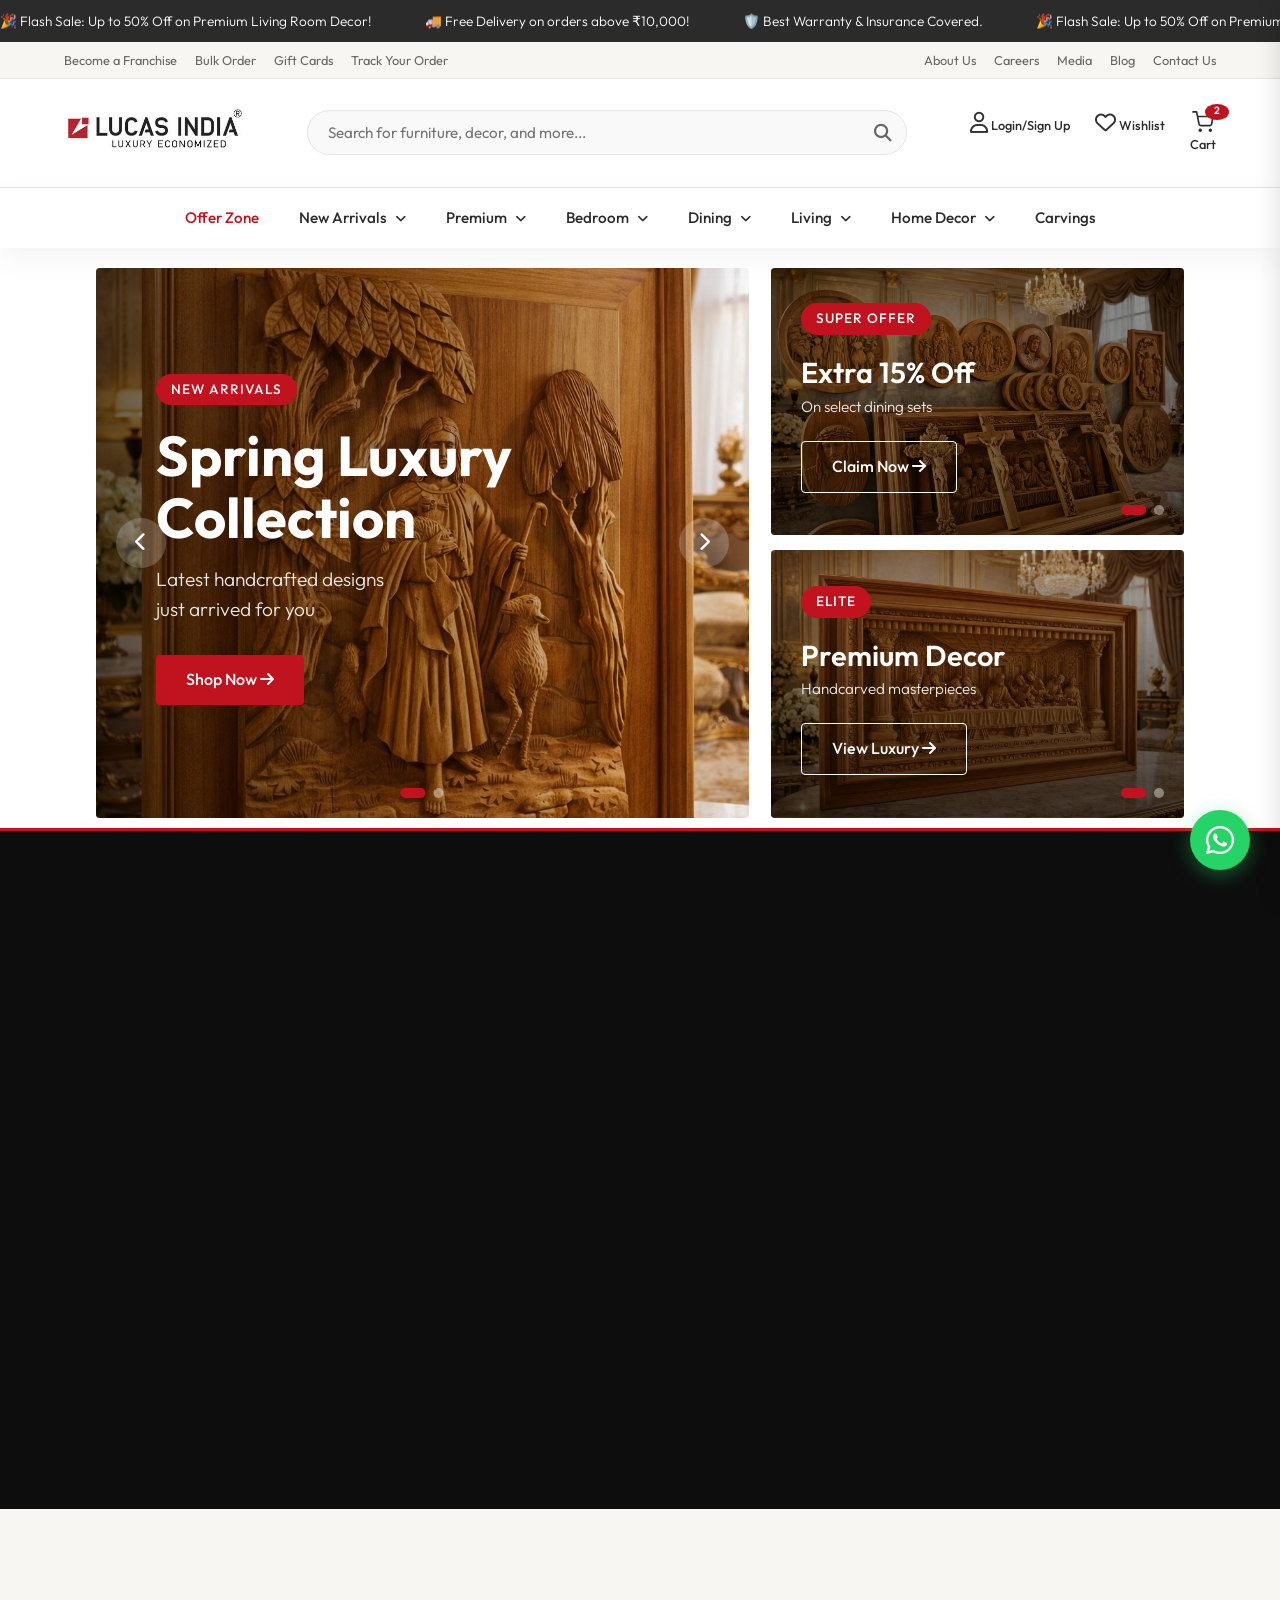
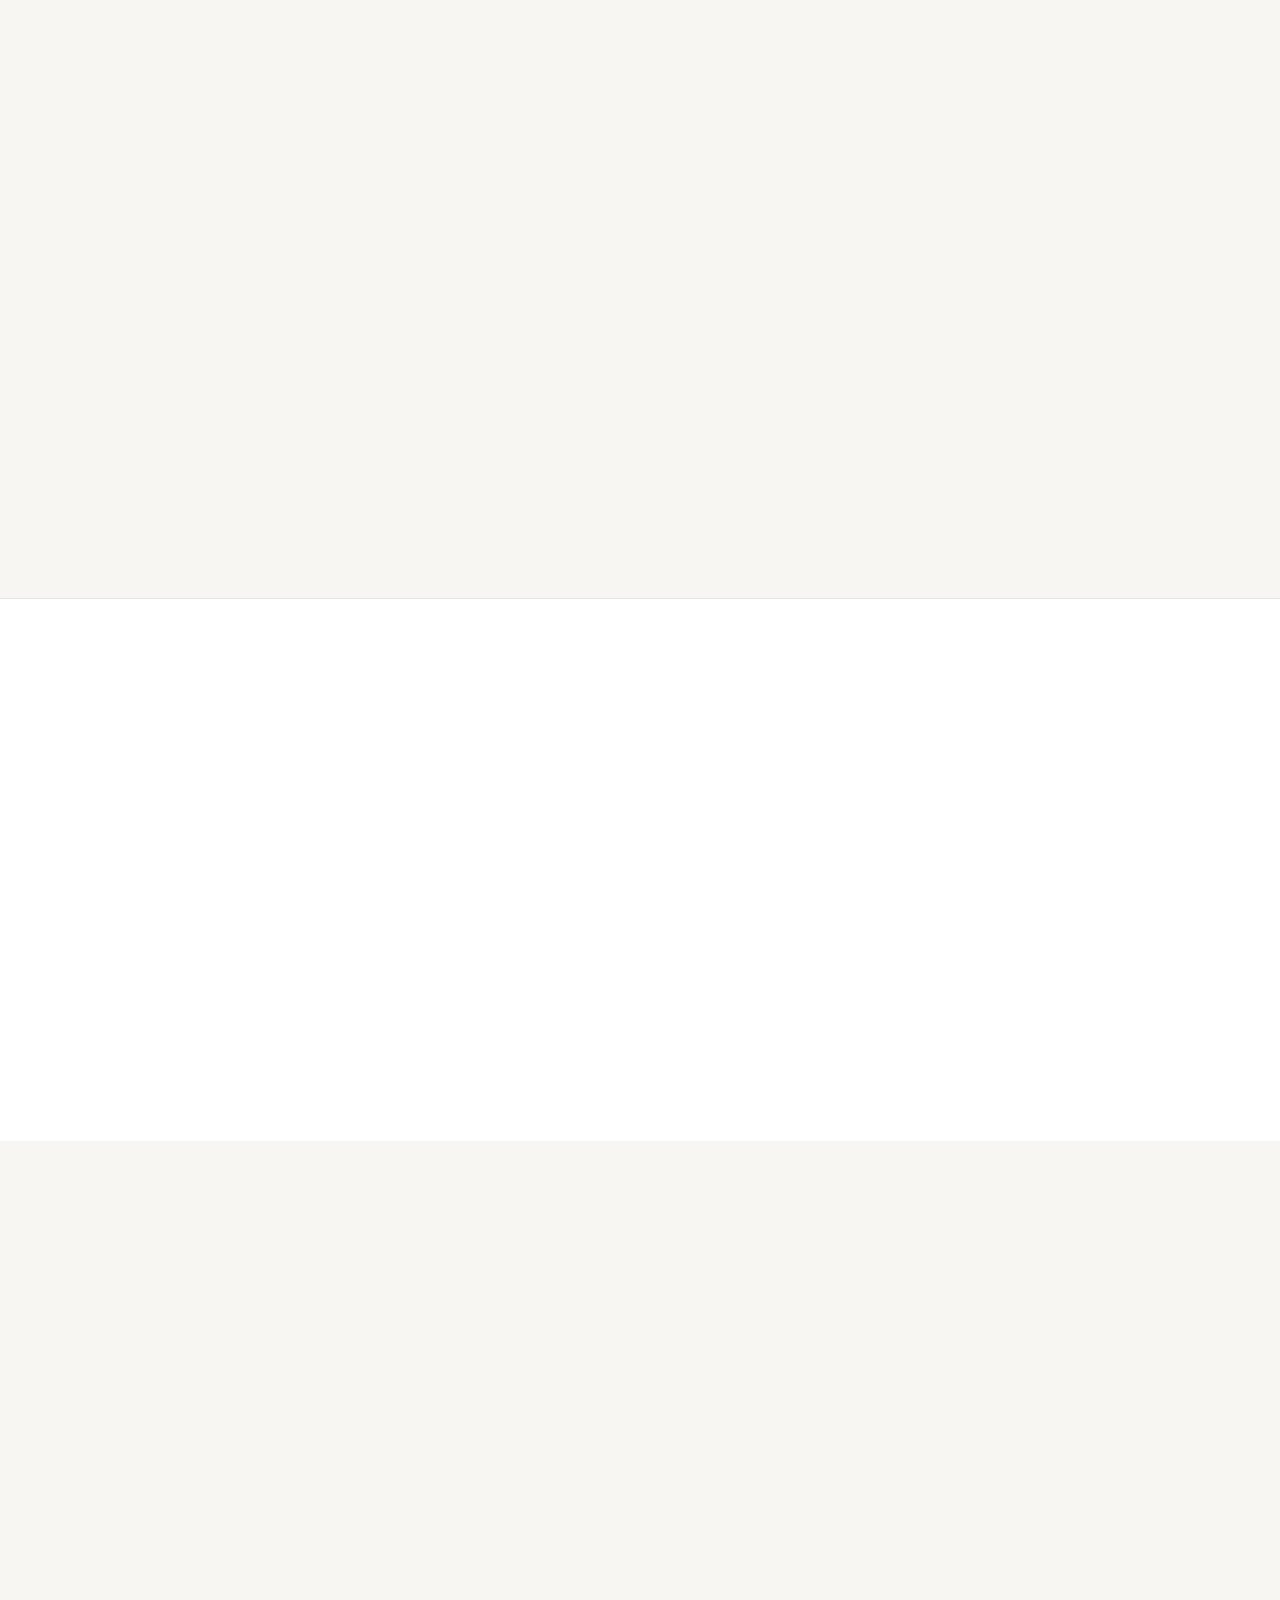
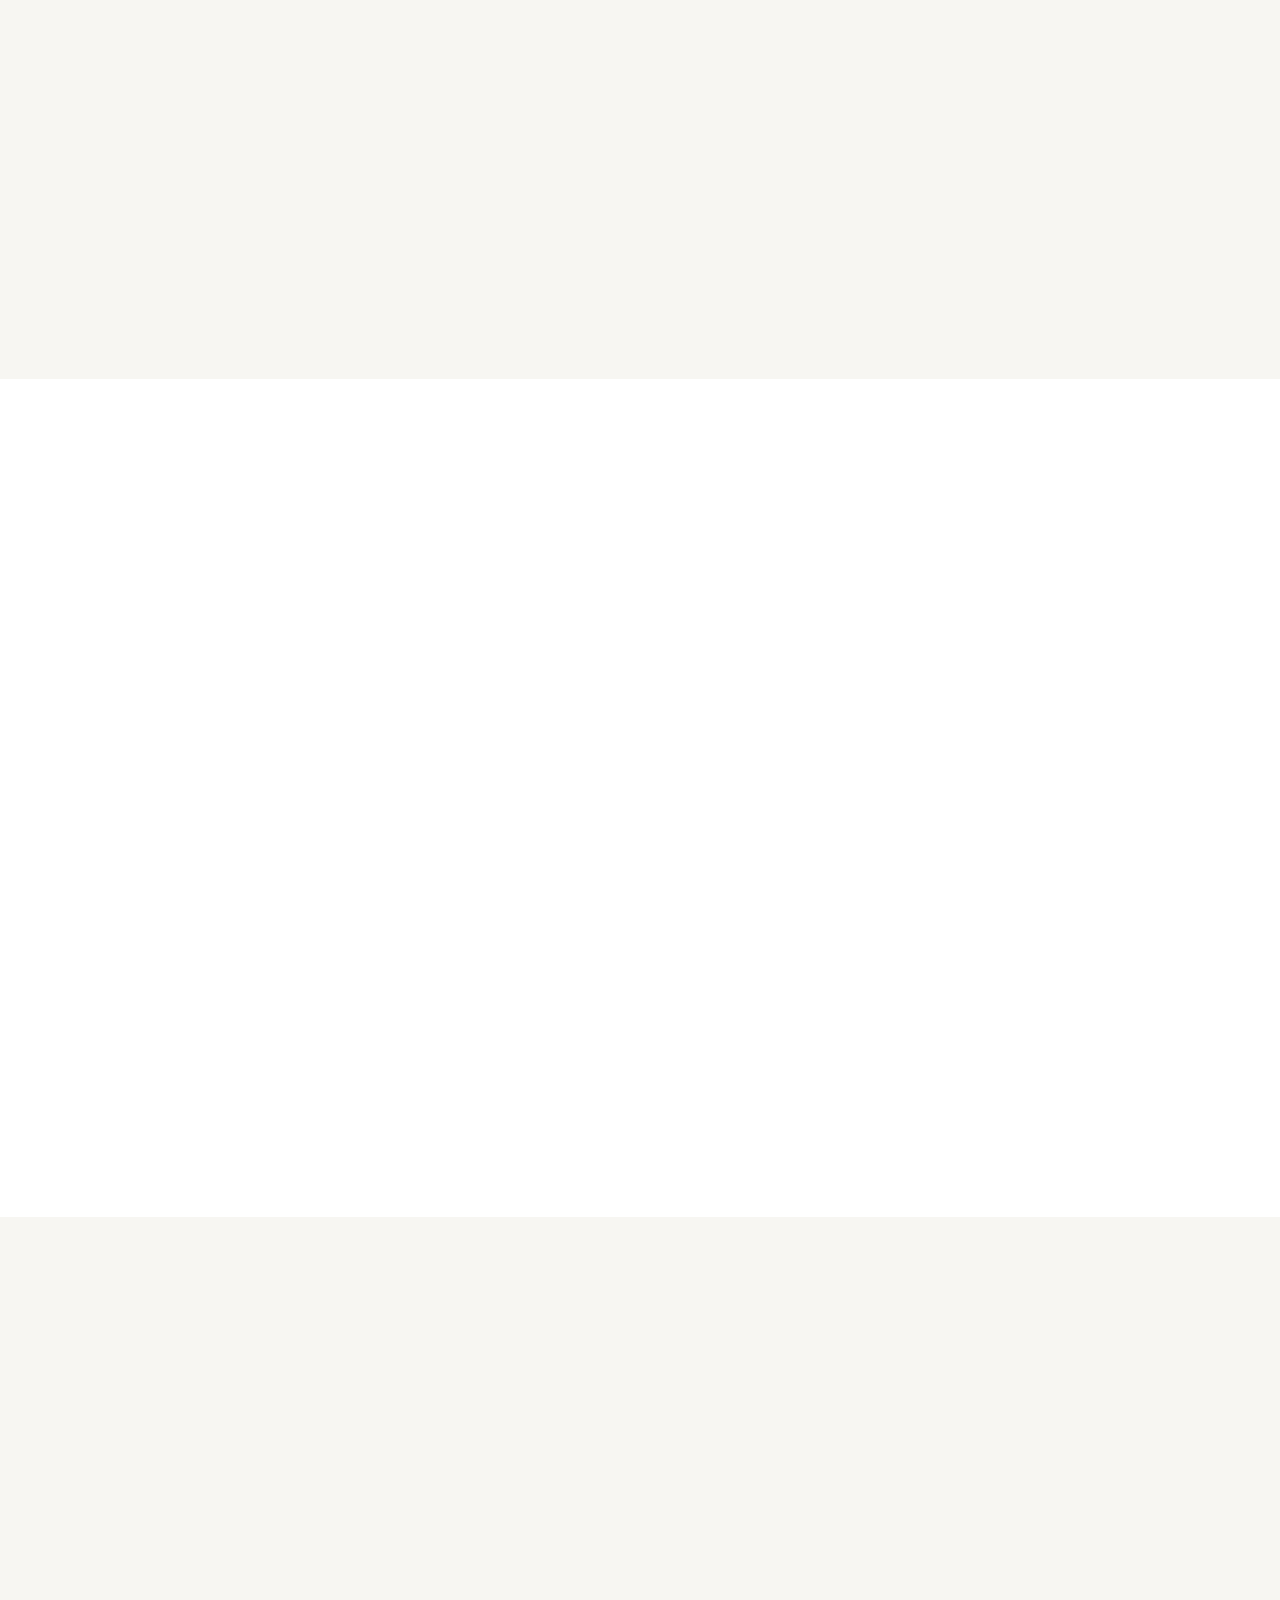
==== index.html @ 74563fe6 "fix: robust implementation of premium enhancements across all main pages" ====
<!DOCTYPE html>
<html lang="en">
<head>
    <meta charset="UTF-8">
    <meta name="viewport" content="width=device-width, initial-scale=1.0">
    <title>Lucas India Industries | Luxury Economized</title>
    <meta name="description" content="Lucas India Industries - High-performance e-commerce platform for modern furniture and luxury lifestyle products.">
    <link rel="preconnect" href="https://fonts.googleapis.com">
    <link rel="preconnect" href="https://fonts.gstatic.com" crossorigin>
    <link rel="dns-prefetch" href="https://fonts.googleapis.com">
    <link rel="dns-prefetch" href="https://fonts.gstatic.com">
    <link rel="preconnect" href="https://cdnjs.cloudflare.com">
    <link rel="dns-prefetch" href="https://cdnjs.cloudflare.com">
    <link href="https://fonts.googleapis.com/css2?family=Outfit:wght@300;400;500;600;700&display=swap" rel="stylesheet">
    <link rel="stylesheet" href="https://cdnjs.cloudflare.com/ajax/libs/font-awesome/6.4.0/css/all.min.css">
    
    <!-- Preload Critical Hero Images -->
    <link rel="preload" as="image" href="logo.jpeg">
    <link rel="preload" as="image" href="images/WhatsApp Image 2026-03-26 at 21.16.20.jpeg">
    <link rel="preload" as="image" href="images/WhatsApp Image 2026-03-26 at 21.16.20 (1).jpeg">
    
    <link rel="stylesheet" href="styles.css">
    <link rel="stylesheet" href="animations.css">
</head>
<body>

    <!-- Offer Menu - Scrolling -->
    <div class="top-offer-bar">
        <div class="scrolling-text">
            <span>🎉 Flash Sale: Up to 50% Off on Premium Living Room Decor! </span>
            <span>🚚 Free Delivery on orders above ₹10,000! </span>
            <span>🛡️ Best Warranty & Insurance Covered.</span>
            <span>🎉 Flash Sale: Up to 50% Off on Premium Living Room Decor! </span>
        </div>
    </div>

    <!-- Top Sub Menu -->
    <div class="top-sub-menu">
        <div class="container flex-between">
            <div class="left-links">
                <a href="products.html?cat=franchise">Become a Franchise</a>
                <a href="products.html">Bulk Order</a>
                <a href="products.html">Gift Cards</a>
                <a href="order-status.html">Track Your Order</a>
            </div>
            <div class="right-links">
                <a href="404.html">About Us</a>
                <a href="404.html">Careers</a>
                <a href="404.html">Media</a>
                <a href="404.html">Blog</a>
                <a href="404.html">Contact Us</a>
            </div>
        </div>
    </div>

    <!-- Main Header -->
    <header class="main-header" id="mainHeader">
        <div class="container flex-between align-center">
            <div class="logo">
                <a href="index.html"><img src="logo.jpeg" alt="Lucas India Logo" width="180" height="55" decoding="async"></a>
            </div>
            
            <!-- Mobile Toggle -->
            <button class="mobile-menu-toggle" id="mobileMenuBtn">
                <i class="fa-solid fa-bars"></i>
            </button>

            <div class="search-bar" id="siteSearchBar">
                <input type="text" id="siteSearchInput" placeholder="Search for furniture, decor, and more..." autocomplete="off">
                <button id="siteSearchBtn"><i class="fa-solid fa-magnifying-glass"></i></button>
            </div>

            <div class="user-actions">
                <a href="login.html" class="action-item desktop-only"><i class="fa-regular fa-user"></i> <span>Login/Sign Up</span></a>
                <a href="wishlist.html" class="action-item desktop-only"><i class="fa-regular fa-heart"></i> <span>Wishlist</span></a>
                <a href="#" class="action-item cart-icon" id="cartBtn">
                    <svg class="cart-svg" xmlns="http://www.w3.org/2000/svg" viewBox="0 0 24 24" fill="none" stroke="currentColor" stroke-width="1.8" stroke-linecap="round" stroke-linejoin="round" width="22" height="22"><circle cx="9" cy="21" r="1"/><circle cx="20" cy="21" r="1"/><path d="M1 1h4l2.68 13.39a2 2 0 0 0 2 1.61h9.72a2 2 0 0 0 2-1.61L23 6H6"/></svg>
                    <span class="badge">2</span>
                    <span class="desktop-only">Cart</span>
                </a>
            </div>
        </div>
    </header>

    <!-- Navigation Menu (Mega Menu style) -->
    <nav class="main-nav" id="mainNav">
        <div class="mobile-nav-head desktop-hide">
            <h3>Menu</h3>
            <button id="closeMainNav"><i class="fa-solid fa-xmark"></i></button>
        </div>
        <div class="container">
            <ul class="nav-list">
                <li><a href="products.html?cat=offer" class="highlight">Offer Zone</a></li>
                <li class="has-mega"><a href="products.html?cat=new-arrivals">New Arrivals <i class="fa-solid fa-angle-down"></i></a></li>
                <li class="has-mega"><a href="products.html?cat=premium">Premium <i class="fa-solid fa-angle-down"></i></a></li>
                <li class="has-mega">
                    <a href="products.html?cat=bedroom">Bedroom <i class="fa-solid fa-angle-down"></i></a>
                    <div class="mega-menu">
                        <div class="mega-menu-content">
                            <div class="mega-column">
                                <h4>Beds</h4>
                                <ul>
                                    <li><a href="products.html?cat=bedroom">King Size Beds</a></li>
                                    <li><a href="products.html?cat=bedroom">Queen Size Beds</a></li>
                                    <li><a href="products.html?cat=bedroom">Single Beds</a></li>
                                    <li><a href="products.html?cat=bedroom">Beds with Storage</a></li>
                                </ul>
                            </div>
                            <div class="mega-column">
                                <h4>Mattresses</h4>
                                <ul>
                                    <li><a href="products.html?cat=bedroom">Orthopedic Mattresses</a></li>
                                    <li><a href="products.html?cat=bedroom">Memory Foam Mattresses</a></li>
                                    <li><a href="products.html?cat=bedroom">Coil Mattresses</a></li>
                                    <li><a href="products.html?cat=bedroom">Latex Mattresses</a></li>
                                </ul>
                            </div>
                            <div class="mega-column">
                                <h4>Storage</h4>
                                <ul>
                                    <li><a href="products.html?cat=bedroom">Wardrobes</a></li>
                                    <li><a href="products.html?cat=bedroom">Chest of Drawers</a></li>
                                    <li><a href="products.html?cat=bedroom">Bedside Tables</a></li>
                                    <li><a href="products.html?cat=bedroom">Dressing Tables</a></li>
                                </ul>
                            </div>
                            <div class="mega-image-column">
                                <img src="images/WhatsApp Image 2026-03-26 at 21.16.25.jpeg" alt="Bedroom collection" loading="lazy" decoding="async" width="280" height="180">
                                <br>
                                <a href="products.html" class="btn-primary" style="margin-top:10px; width:100%; text-align:center; padding:8px;">Shop Collection</a>
                            </div>
                        </div>
                    </div>
                </li>
                <li class="has-mega">
                    <a href="products.html?cat=dining">Dining <i class="fa-solid fa-angle-down"></i></a>
                    <div class="mega-menu">
                        <div class="mega-menu-content">
                            <div class="mega-column">
                                <h4>Dining Tables</h4>
                                <ul>
                                    <li><a href="products.html?cat=dining">4 Seater Sets</a></li>
                                    <li><a href="products.html?cat=dining">6 Seater Sets</a></li>
                                    <li><a href="products.html?cat=dining">8 Seater Sets</a></li>
                                    <li><a href="products.html?cat=dining">Extendable Tables</a></li>
                                </ul>
                            </div>
                            <div class="mega-column">
                                <h4>Seating</h4>
                                <ul>
                                    <li><a href="products.html?cat=dining">Dining Chairs</a></li>
                                    <li><a href="products.html?cat=dining">Dining Benches</a></li>
                                    <li><a href="products.html?cat=dining">Bar Stools</a></li>
                                </ul>
                            </div>
                            <div class="mega-column">
                                <h4>Storage</h4>
                                <ul>
                                    <li><a href="products.html?cat=dining">Crockery Units</a></li>
                                    <li><a href="products.html?cat=dining">Sideboards</a></li>
                                    <li><a href="products.html?cat=dining">Bar Cabinets</a></li>
                                </ul>
                            </div>
                            <div class="mega-image-column">
                                <img src="images/WhatsApp Image 2026-03-26 at 21.16.13.jpeg" alt="Dining collection" loading="lazy" decoding="async" width="280" height="180">
                                <br>
                                <a href="products.html" class="btn-primary" style="margin-top:10px; width:100%; text-align:center; padding:8px;">Shop Collection</a>
                            </div>
                        </div>
                    </div>
                </li>
                <li class="has-mega">
                    <a href="products.html?cat=living">Living <i class="fa-solid fa-angle-down"></i></a>
                    <div class="mega-menu">
                        <div class="mega-menu-content">
                            <div class="mega-column">
                                <h4>Sofas</h4>
                                <ul>
                                    <li><a href="products.html?cat=living">3 Seater Sofas</a></li>
                                    <li><a href="products.html?cat=living">L-Shaped Sofas</a></li>
                                    <li><a href="products.html?cat=living">Recliners</a></li>
                                    <li><a href="products.html?cat=living">Sofa Sets</a></li>
                                </ul>
                            </div>
                            <div class="mega-column">
                                <h4>Tables</h4>
                                <ul>
                                    <li><a href="products.html?cat=living">Coffee Tables</a></li>
                                    <li><a href="products.html?cat=living">Side Tables</a></li>
                                    <li><a href="products.html?cat=living">Console Tables</a></li>
                                    <li><a href="products.html?cat=living">Nesting Tables</a></li>
                                </ul>
                            </div>
                            <div class="mega-column">
                                <h4>Seating</h4>
                                <ul>
                                    <li><a href="products.html?cat=living">Lounge Chairs</a></li>
                                    <li><a href="products.html?cat=living">Accent Chairs</a></li>
                                    <li><a href="products.html?cat=living">Pouffes & Ottomans</a></li>
                                    <li><a href="products.html?cat=living">Benches</a></li>
                                </ul>
                            </div>
                            <div class="mega-image-column">
                                <img src="images/WhatsApp Image 2026-03-26 at 21.15.35.jpeg" alt="Living collection" loading="lazy" decoding="async" width="280" height="180">
                                <br>
                                <a href="products.html" class="btn-primary" style="margin-top:10px; width:100%; text-align:center; padding:8px;">Shop Collection</a>
                            </div>
                        </div>
                    </div>
                </li>
                <li class="has-mega"><a href="products.html?cat=home-decor">Home Decor <i class="fa-solid fa-angle-down"></i></a></li>
                <li><a href="products.html?cat=carvings">Carvings</a></li>
            </ul>
        </div>
    </nav>

    <!-- 3-Part Hero Banner -->
    <section class="hero-banners" style="padding-top: 20px;">
        <div class="container container-extra-wide">
            <div class="hero-grid-3">
                <!-- Main Slider - New Arrivals -->
                <div class="slider-container" id="heroSlider1">
                    <div class="slider-wrapper">
                        <div class="slide" style="background-image: linear-gradient(to right, rgba(0,0,0,0.6), transparent), url('images/WhatsApp Image 2026-03-26 at 21.16.20.jpeg');">
                            <div class="banner-content ltr-hover-target">
                                <span class="banner-badge">New Arrivals</span>
                                <h2>Spring Luxury Collection</h2>
                                <p>Latest handcrafted designs<br>just arrived for you</p>
                                <a href="products.html" class="btn-primary" style="display:inline-block;">Shop Now <i class="fa-solid fa-arrow-right"></i></a>
                            </div>
                        </div>
                        <div class="slide" style="background-image: linear-gradient(to right, rgba(0,0,0,0.6), transparent), url('images/WhatsApp Image 2026-03-26 at 21.16.11.jpeg');">
                            <div class="banner-content ltr-hover-target">
                                <span class="banner-badge">Trending</span>
                                <h2>Modern Classics</h2>
                                <p>Discover what's new in<br>our premium catalog</p>
                                <a href="products.html" class="btn-primary" style="display:inline-block;">View Designs <i class="fa-solid fa-arrow-right"></i></a>
                            </div>
                        </div>
                    </div>
                    <!-- Controls -->
                    <button class="slider-btn prev-btn"><i class="fa-solid fa-chevron-left"></i></button>
                    <button class="slider-btn next-btn"><i class="fa-solid fa-chevron-right"></i></button>
                    <div class="slider-dots"></div>
                </div>

                <!-- 2nd Slider - Offers -->
                <div class="slider-container" id="heroSlider2">
                    <div class="slider-wrapper">
                        <div class="slide" style="background-image: linear-gradient(rgba(0,0,0,0.4), rgba(0,0,0,0.6)), url('images/WhatsApp Image 2026-03-26 at 21.16.21.jpeg');">
                            <div class="banner-content ltr-hover-target small">
                                <span class="banner-badge">Super Offer</span>
                                <h3>Extra 15% Off</h3>
                                <p>On select dining sets</p>
                                <a href="products.html?cat=offer" class="btn-secondary" style="display:inline-block; margin-top:10px;">Claim Now <i class="fa-solid fa-arrow-right"></i></a>
                            </div>
                        </div>
                        <div class="slide" style="background-image: linear-gradient(rgba(0,0,0,0.4), rgba(0,0,0,0.6)), url('images/WhatsApp Image 2026-03-26 at 21.15.53.jpeg');">
                            <div class="banner-content ltr-hover-target small">
                                <span class="banner-badge">Flash Deal</span>
                                <h3>Free Shipping</h3>
                                <p>On orders above ₹50,000</p>
                                <a href="products.html" class="btn-secondary" style="display:inline-block; margin-top:10px;">Explore <i class="fa-solid fa-arrow-right"></i></a>
                            </div>
                        </div>
                    </div>
                    <div class="slider-dots bottom-right"></div>
                </div>

                <!-- 3rd Slider - Premium Products -->
                <div class="slider-container" id="heroSlider3">
                    <div class="slider-wrapper">
                        <div class="slide" style="background-image: linear-gradient(rgba(0,0,0,0.3), rgba(0,0,0,0.7)), url('images/WhatsApp Image 2026-03-26 at 21.16.20 (1).jpeg');">
                            <div class="banner-content ltr-hover-target small">
                                <span class="banner-badge">Elite</span>
                                <h3>Premium Decor</h3>
                                <p>Handcarved masterpieces</p>
                                <a href="products.html?cat=premium" class="btn-secondary" style="display:inline-block; margin-top:10px;">View Luxury <i class="fa-solid fa-arrow-right"></i></a>
                            </div>
                        </div>
                        <div class="slide" style="background-image: linear-gradient(rgba(0,0,0,0.3), rgba(0,0,0,0.7)), url('images/WhatsApp Image 2026-03-26 at 21.15.35.jpeg');">
                            <div class="banner-content ltr-hover-target small">
                                <span class="banner-badge">Elite</span>
                                <h3>Royal Antiques</h3>
                                <p>Timeless wooden heritage</p>
                                <a href="products.html" class="btn-secondary" style="display:inline-block; margin-top:10px;">Discover <i class="fa-solid fa-arrow-right"></i></a>
                            </div>
                        </div>
                    </div>
                    <div class="slider-dots bottom-right"></div>
                </div>

            </div>
        </div>
    </section>

    <!-- Flash Sale Banner -->
    <section class="flash-sale-banner">
        <!-- Optional CSS Particle Effect Background -->
        <div class="particle-bg"></div>
        <img width="400" height="400" decoding="async" loading="lazy" src="images/WhatsApp Image 2026-03-26 at 21.15.53.jpeg" class="floating-img float-1" alt="Decor">
        <img width="400" height="400" decoding="async" loading="lazy" src="images/WhatsApp Image 2026-03-26 at 21.16.11.jpeg" class="floating-img float-2" alt="Wood Carving">
        <img width="400" height="400" decoding="async" loading="lazy" src="images/WhatsApp Image 2026-03-26 at 21.16.21.jpeg" class="floating-img float-3" alt="Idol">
        <div class="container container-extra-wide" style="position: relative; z-index: 2;">
            <div class="flash-content flex-between align-center">
                <div class="flash-text">
                    <h2><i class="fa-solid fa-bolt" style="color:#ffcc00; margin-right:10px;"></i> Flash Sale <span style="color: #888; font-weight: 300; font-size: 1.2rem;">| Exclusive Deals</span></h2>
                    <p style="color: #aaa; margin-top: 5px; font-size: 0.95rem;">Grab your premium handcrafted furniture before the offer ends.</p>
                </div>
                <div class="flash-timer-wrapper flex-between align-center" style="gap: 30px;">
                    <span class="timer-label" style="text-transform: uppercase; font-size: 0.85rem; letter-spacing: 1px; color: #ccc;">Ends In:</span>
                    <div class="flash-timer" id="flashTimer">
                        <div class="time-block"><span id="f-hours" style="color: var(--accent-color);">12</span><small>HRS</small></div>
                        <span class="colon">:</span>
                        <div class="time-block"><span id="f-minutes" style="color: var(--accent-color);">44</span><small>MIN</small></div>
                        <span class="colon">:</span>
                        <div class="time-block"><span id="f-seconds" style="color: var(--accent-color);">47</span><small>SEC</small></div>
                    </div>
                    <a href="products.html?cat=offer" class="btn-primary flash-btn-outline" style="border: 1px solid var(--accent-color); background: transparent; color: var(--accent-color); padding: 12px 25px;">Shop All Deals <i class="fa-solid fa-arrow-right"></i></a>
                </div>
            </div>
        </div>
    </section>

    <!-- Trust Builders -->
    <section class="trust-builders">
        <div class="container container-extra-wide">
            <div class="premium-trust-strip">
                <div class="trust-item modern">
                    <i class="fa-solid fa-award"></i>
                    <div class="trust-text">
                        <h4>30+ Years</h4>
                        <p>Of Excellence</p>
                    </div>
                </div>
                <div class="trust-item modern">
                    <i class="fa-solid fa-truck-fast"></i>
                    <div class="trust-text">
                        <h4>Free Delivery</h4>
                        <p>On Most Orders</p>
                    </div>
                </div>
                <div class="trust-item modern">
                    <i class="fa-solid fa-gem"></i>
                    <div class="trust-text">
                        <h4>Best Quality</h4>
                        <p>Premium Materials</p>
                    </div>
                </div>
                <div class="trust-item modern">
                    <i class="fa-solid fa-shield-halved"></i>
                    <div class="trust-text">
                        <h4>Best Warranty</h4>
                        <p>Guaranteed Protection</p>
                    </div>
                </div>
                <div class="trust-item modern">
                    <i class="fa-solid fa-file-shield"></i>
                    <div class="trust-text">
                        <h4>Insurance</h4>
                        <p>Fully Covered</p>
                    </div>
                </div>
            </div>
        </div>
    </section>

    <!-- Category Showcase Carousel -->
    <section class="category-showcase section-padding">
        <div class="container container-extra-wide">
            <h2 class="section-title" style="margin-left: 15px;">Shop by Category</h2>
            <div class="carousel-wrapper">
                <button class="carousel-arrow prev" onclick="scrollCarousel(this, -350)"><i class="fa-solid fa-chevron-left"></i></button>
                <button class="carousel-arrow next" onclick="scrollCarousel(this, 350)"><i class="fa-solid fa-chevron-right"></i></button>
                <div class="category-grid">
                    <a href="products.html" class="category-card">
                        <img width="400" height="400" decoding="async" loading="lazy" src="images/WhatsApp Image 2026-03-26 at 21.16.25.jpeg" alt="Living Room">
                        <div class="cat-overlay"><h3>Living Room</h3></div>
                    </a>
                    <a href="products.html" class="category-card">
                        <img width="400" height="400" decoding="async" loading="lazy" src="images/WhatsApp Image 2026-03-26 at 21.15.35.jpeg" alt="Outdoors">
                        <div class="cat-overlay"><h3>Outdoors</h3></div>
                    </a>
                    <a href="products.html" class="category-card">
                        <img width="400" height="400" decoding="async" loading="lazy" src="images/WhatsApp Image 2026-03-26 at 21.16.21.jpeg" alt="Decor Carvings">
                        <div class="cat-overlay"><h3>Decor Carvings</h3></div>
                    </a>
                    <a href="products.html" class="category-card">
                        <img width="400" height="400" decoding="async" loading="lazy" src="images/WhatsApp Image 2026-03-26 at 21.15.49.jpeg" alt="Premium Artifacts">
                        <div class="cat-overlay"><h3>Premium Artifacts</h3></div>
                    </a>
                    <a href="products.html" class="category-card">
                        <img width="400" height="400" decoding="async" loading="lazy" src="images/WhatsApp Image 2026-03-26 at 21.16.11.jpeg" alt="Wall Decor">
                        <div class="cat-overlay"><h3>Wall Decor</h3></div>
                    </a>
                </div>
            </div>
        </div>
    </section>

    <!-- Top Selling Products -->
    <section class="products-section section-padding bg-light">
        <div class="container container-extra-wide">
            <div class="section-header flex-between" style="padding: 0 15px;">
                <h2 class="section-title">Top Selling</h2>
                <a href="products.html" class="view-all">View All <i class="fa-solid fa-arrow-right"></i></a>
            </div>
            <div class="carousel-wrapper">
                <button class="carousel-arrow prev" onclick="scrollCarousel(this, -320)"><i class="fa-solid fa-chevron-left"></i></button>
                <button class="carousel-arrow next" onclick="scrollCarousel(this, 320)"><i class="fa-solid fa-chevron-right"></i></button>
                <div class="product-carousel-track">
                    <!-- Product 1 -->
                    <div class="product-card">
                        <div class="product-img">
                            <span class="badge sale">Offer</span>
                            <img width="400" height="400" decoding="async" loading="lazy" src="images/WhatsApp Image 2026-03-26 at 21.15.52.jpeg" alt="Handcrafted Vases">
                            <div class="product-actions"><button class="action-btn"><i class="fa-regular fa-heart"></i></button><button class="action-btn cart-btn"><i class="fa-solid fa-cart-plus"></i></button> <button class="quick-view-btn" onclick="QuickView.open({name:'Premium Product', price:'₹10,000', img:'logo.jpeg'})" title="Quick View"><i class="fa-regular fa-eye"></i></button> </div>
                        </div>
                        <div class="product-info">
                            <span class="category">Home Decor</span>
                            <h3>Handcrafted Teak Vases Set</h3>
                            <div class="rating"><i class="fa-solid fa-star"></i><i class="fa-solid fa-star"></i><i class="fa-solid fa-star"></i><i class="fa-solid fa-star"></i><i class="fa-solid fa-star-half-stroke"></i><span class="reviews">(45)</span></div>
                            <div class="price-container"><span class="price">₹12,499</span><span class="old-price">₹15,000</span></div>
                        </div>
                    </div>
                    <!-- Product 2 -->
                    <div class="product-card">
                        <div class="product-img">
                            <span class="badge premium">Premium</span>
                            <img width="400" height="400" decoding="async" loading="lazy" src="images/WhatsApp Image 2026-03-26 at 21.15.53.jpeg" alt="Wooden Deer Sculptures">
                            <div class="product-actions"><button class="action-btn"><i class="fa-regular fa-heart"></i></button><button class="action-btn cart-btn"><i class="fa-solid fa-cart-plus"></i></button> <button class="quick-view-btn" onclick="QuickView.open({name:'Premium Product', price:'₹10,000', img:'logo.jpeg'})" title="Quick View"><i class="fa-regular fa-eye"></i></button> </div>
                        </div>
                        <div class="product-info">
                            <span class="category">Carvings</span>
                            <h3>Luxury Wooden Deer</h3>
                            <div class="rating"><i class="fa-solid fa-star"></i><i class="fa-solid fa-star"></i><i class="fa-solid fa-star"></i><i class="fa-solid fa-star"></i><i class="fa-solid fa-star"></i><span class="reviews">(120)</span></div>
                            <div class="price-container"><span class="price">₹28,999</span></div>
                        </div>
                    </div>
                    <!-- Product 3 -->
                    <div class="product-card">
                        <div class="product-img">
                            <img width="400" height="400" decoding="async" loading="lazy" src="images/WhatsApp Image 2026-03-26 at 21.16.11.jpeg" alt="Wood Carving Art">
                            <div class="product-actions"><button class="action-btn"><i class="fa-regular fa-heart"></i></button><button class="action-btn cart-btn"><i class="fa-solid fa-cart-plus"></i></button> <button class="quick-view-btn" onclick="QuickView.open({name:'Premium Product', price:'₹10,000', img:'logo.jpeg'})" title="Quick View"><i class="fa-regular fa-eye"></i></button> </div>
                        </div>
                        <div class="product-info">
                            <span class="category">Wall Decor</span>
                            <h3>Intricate Wall Carving Art</h3>
                            <div class="rating"><i class="fa-solid fa-star"></i><i class="fa-solid fa-star"></i><i class="fa-solid fa-star"></i><i class="fa-solid fa-star"></i><i class="fa-regular fa-star"></i><span class="reviews">(28)</span></div>
                            <div class="price-container"><span class="price">₹18,500</span></div>
                        </div>
                    </div>
                    <!-- Product 4 -->
                    <div class="product-card">
                        <div class="product-img">
                            <span class="badge new">New</span>
                            <img width="400" height="400" decoding="async" src="images/WhatsApp Image 2026-03-26 at 21.16.13.jpeg" alt="Decorative Table" loading="lazy">
                            <div class="product-actions"><button class="action-btn"><i class="fa-regular fa-heart"></i></button><button class="action-btn cart-btn"><i class="fa-solid fa-cart-plus"></i></button> <button class="quick-view-btn" onclick="QuickView.open({name:'Premium Product', price:'₹10,000', img:'logo.jpeg'})" title="Quick View"><i class="fa-regular fa-eye"></i></button> </div>
                        </div>
                        <div class="product-info">
                            <span class="category">Living Area</span>
                            <h3>Rustic Wooden Table</h3>
                            <div class="rating"><i class="fa-solid fa-star"></i><i class="fa-solid fa-star"></i><i class="fa-solid fa-star"></i><i class="fa-solid fa-star"></i><i class="fa-solid fa-star"></i><span class="reviews">(67)</span></div>
                            <div class="price-container"><span class="price">₹45,000</span><span class="old-price">₹50,000</span></div>
                        </div>
                    </div>
                    <!-- Product 5 -->
                    <div class="product-card">
                        <div class="product-img">
                            <span class="badge sale">Offer</span>
                            <img width="400" height="400" decoding="async" src="images/WhatsApp Image 2026-03-26 at 21.16.17.jpeg" alt="Carved Figurine" loading="lazy">
                            <div class="product-actions"><button class="action-btn"><i class="fa-regular fa-heart"></i></button><button class="action-btn cart-btn"><i class="fa-solid fa-cart-plus"></i></button> <button class="quick-view-btn" onclick="QuickView.open({name:'Premium Product', price:'₹10,000', img:'logo.jpeg'})" title="Quick View"><i class="fa-regular fa-eye"></i></button> </div>
                        </div>
                        <div class="product-info">
                            <span class="category">Sculptures</span>
                            <h3>Hand-Carved Figurine</h3>
                            <div class="rating"><i class="fa-solid fa-star"></i><i class="fa-solid fa-star"></i><i class="fa-solid fa-star"></i><i class="fa-solid fa-star"></i><i class="fa-solid fa-star-half-stroke"></i><span class="reviews">(38)</span></div>
                            <div class="price-container"><span class="price">₹9,500</span><span class="old-price">₹12,000</span></div>
                        </div>
                    </div>
                    <!-- Product 6 -->
                    <div class="product-card">
                        <div class="product-img">
                            <img width="400" height="400" decoding="async" src="images/WhatsApp Image 2026-03-26 at 21.16.22.jpeg" alt="Wooden Bowl Set" loading="lazy">
                            <div class="product-actions"><button class="action-btn"><i class="fa-regular fa-heart"></i></button><button class="action-btn cart-btn"><i class="fa-solid fa-cart-plus"></i></button> <button class="quick-view-btn" onclick="QuickView.open({name:'Premium Product', price:'₹10,000', img:'logo.jpeg'})" title="Quick View"><i class="fa-regular fa-eye"></i></button> </div>
                        </div>
                        <div class="product-info">
                            <span class="category">Kitchen</span>
                            <h3>Artisan Wooden Bowl Set</h3>
                            <div class="rating"><i class="fa-solid fa-star"></i><i class="fa-solid fa-star"></i><i class="fa-solid fa-star"></i><i class="fa-solid fa-star"></i><i class="fa-solid fa-star"></i><span class="reviews">(110)</span></div>
                            <div class="price-container"><span class="price">₹7,200</span></div>
                        </div>
                    </div>
                </div>
            </div>
        </div>
    </section>

    <!-- Popular Products -->
    <section class="products-section section-padding">
        <div class="container container-extra-wide">
            <div class="section-header flex-between" style="padding: 0 15px;">
                <h2 class="section-title">Popular Series</h2>
                <a href="products.html" class="view-all">View All <i class="fa-solid fa-arrow-right"></i></a>
            </div>
            <div class="carousel-wrapper">
                <button class="carousel-arrow prev" onclick="scrollCarousel(this, -320)"><i class="fa-solid fa-chevron-left"></i></button>
                <button class="carousel-arrow next" onclick="scrollCarousel(this, 320)"><i class="fa-solid fa-chevron-right"></i></button>
                <div class="product-carousel-track">
                    <div class="product-card">
                        <div class="product-img">
                            <img width="400" height="400" decoding="async" loading="lazy" src="images/WhatsApp Image 2026-03-26 at 21.16.21.jpeg" alt="Spiritual">
                            <div class="product-actions"><button class="action-btn"><i class="fa-regular fa-heart"></i></button><button class="action-btn cart-btn"><i class="fa-solid fa-cart-plus"></i></button> <button class="quick-view-btn" onclick="QuickView.open({name:'Premium Product', price:'₹10,000', img:'logo.jpeg'})" title="Quick View"><i class="fa-regular fa-eye"></i></button> </div>
                        </div>
                        <div class="product-info">
                            <span class="category">Idols</span>
                            <h3>Spiritual Collection Set</h3>
                            <div class="rating"><i class="fa-solid fa-star"></i><i class="fa-solid fa-star"></i><i class="fa-solid fa-star"></i><i class="fa-solid fa-star"></i><i class="fa-solid fa-star-half-stroke"></i><span class="reviews">(95)</span></div>
                            <div class="price-container"><span class="price">₹22,000</span></div>
                        </div>
                    </div>
                    <div class="product-card">
                        <div class="product-img">
                            <span class="badge premium">Premium</span>
                            <img width="400" height="400" decoding="async" loading="lazy" src="images/WhatsApp Image 2026-03-26 at 21.15.35.jpeg" alt="Carved Door">
                            <div class="product-actions"><button class="action-btn"><i class="fa-regular fa-heart"></i></button><button class="action-btn cart-btn"><i class="fa-solid fa-cart-plus"></i></button> <button class="quick-view-btn" onclick="QuickView.open({name:'Premium Product', price:'₹10,000', img:'logo.jpeg'})" title="Quick View"><i class="fa-regular fa-eye"></i></button> </div>
                        </div>
                        <div class="product-info">
                            <span class="category">Exotic Carvings</span>
                            <h3>Royal Carved Panel</h3>
                            <div class="rating"><i class="fa-solid fa-star"></i><i class="fa-solid fa-star"></i><i class="fa-solid fa-star"></i><i class="fa-solid fa-star"></i><i class="fa-solid fa-star"></i><span class="reviews">(20)</span></div>
                            <div class="price-container"><span class="price">₹65,000</span></div>
                        </div>
                    </div>
                    <div class="product-card">
                        <div class="product-img">
                            <img width="400" height="400" decoding="async" loading="lazy" src="images/WhatsApp Image 2026-03-26 at 21.15.52.jpeg" alt="Teak Vases">
                            <div class="product-actions"><button class="action-btn"><i class="fa-regular fa-heart"></i></button><button class="action-btn cart-btn"><i class="fa-solid fa-cart-plus"></i></button> <button class="quick-view-btn" onclick="QuickView.open({name:'Premium Product', price:'₹10,000', img:'logo.jpeg'})" title="Quick View"><i class="fa-regular fa-eye"></i></button> </div>
                        </div>
                        <div class="product-info">
                            <span class="category">Home Decor</span>
                            <h3>Handcrafted Teak Vases Set</h3>
                            <div class="rating"><i class="fa-solid fa-star"></i><i class="fa-solid fa-star"></i><i class="fa-solid fa-star"></i><i class="fa-solid fa-star"></i><i class="fa-solid fa-star-half-stroke"></i><span class="reviews">(45)</span></div>
                            <div class="price-container"><span class="price">₹12,499</span></div>
                        </div>
                    </div>
                    <div class="product-card">
                        <div class="product-img">
                            <span class="badge sale">Offer</span>
                            <img width="400" height="400" decoding="async" loading="lazy" src="images/WhatsApp Image 2026-03-26 at 21.16.11.jpeg" alt="Wall Decor">
                            <div class="product-actions"><button class="action-btn"><i class="fa-regular fa-heart"></i></button><button class="action-btn cart-btn"><i class="fa-solid fa-cart-plus"></i></button> <button class="quick-view-btn" onclick="QuickView.open({name:'Premium Product', price:'₹10,000', img:'logo.jpeg'})" title="Quick View"><i class="fa-regular fa-eye"></i></button> </div>
                        </div>
                        <div class="product-info">
                            <span class="category">Wall Art</span>
                            <h3>Intricate Wooden Decor</h3>
                            <div class="rating"><i class="fa-solid fa-star"></i><i class="fa-solid fa-star"></i><i class="fa-solid fa-star"></i><i class="fa-solid fa-star"></i><i class="fa-regular fa-star"></i><span class="reviews">(80)</span></div>
                            <div class="price-container"><span class="price">₹15,000</span><span class="old-price">₹20,000</span></div>
                        </div>
                    </div>
                </div>
            </div>
        </div>
    </section>

    <!-- Most Viewed -->
    <section class="products-section section-padding bg-light">
        <div class="container container-extra-wide">
            <div class="section-header flex-between" style="padding: 0 15px;">
                <h2 class="section-title">Most Viewed</h2>
                <a href="products.html" class="view-all">View All <i class="fa-solid fa-arrow-right"></i></a>
            </div>
            <div class="carousel-wrapper">
                <button class="carousel-arrow prev" onclick="scrollCarousel(this, -320)"><i class="fa-solid fa-chevron-left"></i></button>
                <button class="carousel-arrow next" onclick="scrollCarousel(this, 320)"><i class="fa-solid fa-chevron-right"></i></button>
                <div class="product-carousel-track">
                    <div class="product-card">
                        <div class="product-img">
                            <img width="400" height="400" decoding="async" loading="lazy" src="images/WhatsApp Image 2026-03-26 at 21.16.25.jpeg" alt="Sofaset">
                            <div class="product-actions"><button class="action-btn"><i class="fa-regular fa-heart"></i></button><button class="action-btn cart-btn"><i class="fa-solid fa-cart-plus"></i></button> <button class="quick-view-btn" onclick="QuickView.open({name:'Premium Product', price:'₹10,000', img:'logo.jpeg'})" title="Quick View"><i class="fa-regular fa-eye"></i></button> </div>
                        </div>
                        <div class="product-info">
                            <span class="category">Living Room</span>
                            <h3>Classic Velvet Couch</h3>
                            <div class="rating"><i class="fa-solid fa-star"></i><i class="fa-solid fa-star"></i><i class="fa-solid fa-star"></i><i class="fa-solid fa-star"></i><i class="fa-solid fa-star-half-stroke"></i><span class="reviews">(15)</span></div>
                            <div class="price-container"><span class="price">₹35,000</span></div>
                        </div>
                    </div>
                    <!-- Duplicate standard products for visual fill -->
                    <div class="product-card">
                        <div class="product-img">
                            <span class="badge premium">Premium</span>
                            <img width="400" height="400" decoding="async" loading="lazy" src="images/WhatsApp Image 2026-03-26 at 21.15.53.jpeg" alt="Wooden Deer Sculptures">
                            <div class="product-actions"><button class="action-btn"><i class="fa-regular fa-heart"></i></button><button class="action-btn cart-btn"><i class="fa-solid fa-cart-plus"></i></button> <button class="quick-view-btn" onclick="QuickView.open({name:'Premium Product', price:'₹10,000', img:'logo.jpeg'})" title="Quick View"><i class="fa-regular fa-eye"></i></button> </div>
                        </div>
                        <div class="product-info">
                            <span class="category">Carvings</span>
                            <h3>Luxury Wooden Deer</h3>
                            <div class="rating"><i class="fa-solid fa-star"></i><i class="fa-solid fa-star"></i><i class="fa-solid fa-star"></i><i class="fa-solid fa-star"></i><i class="fa-solid fa-star"></i><span class="reviews">(120)</span></div>
                            <div class="price-container"><span class="price">₹28,999</span></div>
                        </div>
                    </div>
                    <div class="product-card">
                        <div class="product-img">
                            <img width="400" height="400" decoding="async" loading="lazy" src="images/WhatsApp Image 2026-03-26 at 21.16.11.jpeg" alt="Wood Carving Art">
                            <div class="product-actions"><button class="action-btn"><i class="fa-regular fa-heart"></i></button><button class="action-btn cart-btn"><i class="fa-solid fa-cart-plus"></i></button> <button class="quick-view-btn" onclick="QuickView.open({name:'Premium Product', price:'₹10,000', img:'logo.jpeg'})" title="Quick View"><i class="fa-regular fa-eye"></i></button> </div>
                        </div>
                        <div class="product-info">
                            <span class="category">Wall Decor</span>
                            <h3>Intricate Wall Carving Art</h3>
                            <div class="rating"><i class="fa-solid fa-star"></i><i class="fa-solid fa-star"></i><i class="fa-solid fa-star"></i><i class="fa-solid fa-star"></i><i class="fa-regular fa-star"></i><span class="reviews">(28)</span></div>
                            <div class="price-container"><span class="price">₹18,500</span></div>
                        </div>
                    </div>
                    <div class="product-card">
                        <div class="product-img">
                            <span class="badge new">New</span>
                            <img width="400" height="400" decoding="async" src="images/WhatsApp Image 2026-03-26 at 21.16.13.jpeg" alt="Decorative Table" loading="lazy">
                            <div class="product-actions"><button class="action-btn"><i class="fa-regular fa-heart"></i></button><button class="action-btn cart-btn"><i class="fa-solid fa-cart-plus"></i></button> <button class="quick-view-btn" onclick="QuickView.open({name:'Premium Product', price:'₹10,000', img:'logo.jpeg'})" title="Quick View"><i class="fa-regular fa-eye"></i></button> </div>
                        </div>
                        <div class="product-info">
                            <span class="category">Living Area</span>
                            <h3>Rustic Wooden Table</h3>
                            <div class="rating"><i class="fa-solid fa-star"></i><i class="fa-solid fa-star"></i><i class="fa-solid fa-star"></i><i class="fa-solid fa-star"></i><i class="fa-solid fa-star"></i><span class="reviews">(67)</span></div>
                            <div class="price-container"><span class="price">₹45,000</span><span class="old-price">₹50,000</span></div>
                        </div>
                    </div>
                    <!-- Extra products from image folder -->
                    <div class="product-card">
                        <div class="product-img">
                            <span class="badge premium">Premium</span>
                            <img width="400" height="400" decoding="async" src="images/WhatsApp Image 2026-03-26 at 21.16.24.jpeg" alt="Carved Chest" loading="lazy">
                            <div class="product-actions"><button class="action-btn"><i class="fa-regular fa-heart"></i></button><button class="action-btn cart-btn"><i class="fa-solid fa-cart-plus"></i></button> <button class="quick-view-btn" onclick="QuickView.open({name:'Premium Product', price:'₹10,000', img:'logo.jpeg'})" title="Quick View"><i class="fa-regular fa-eye"></i></button> </div>
                        </div>
                        <div class="product-info">
                            <span class="category">Storage</span>
                            <h3>Hand-Carved Wooden Chest</h3>
                            <div class="rating"><i class="fa-solid fa-star"></i><i class="fa-solid fa-star"></i><i class="fa-solid fa-star"></i><i class="fa-solid fa-star"></i><i class="fa-solid fa-star"></i><span class="reviews">(42)</span></div>
                            <div class="price-container"><span class="price">₹38,000</span></div>
                        </div>
                    </div>
                    <div class="product-card">
                        <div class="product-img">
                            <span class="badge sale">Offer</span>
                            <img width="400" height="400" decoding="async" src="images/WhatsApp Image 2026-03-26 at 21.16.19.jpeg" alt="Carved Panel" loading="lazy">
                            <div class="product-actions"><button class="action-btn"><i class="fa-regular fa-heart"></i></button><button class="action-btn cart-btn"><i class="fa-solid fa-cart-plus"></i></button> <button class="quick-view-btn" onclick="QuickView.open({name:'Premium Product', price:'₹10,000', img:'logo.jpeg'})" title="Quick View"><i class="fa-regular fa-eye"></i></button> </div>
                        </div>
                        <div class="product-info">
                            <span class="category">Wall Art</span>
                            <h3>Traditional Carved Panel</h3>
                            <div class="rating"><i class="fa-solid fa-star"></i><i class="fa-solid fa-star"></i><i class="fa-solid fa-star"></i><i class="fa-solid fa-star"></i><i class="fa-regular fa-star"></i><span class="reviews">(55)</span></div>
                            <div class="price-container"><span class="price">₹16,000</span><span class="old-price">₹22,000</span></div>
                        </div>
                    </div>
                </div>
            </div>
        </div>
    </section>

    <!-- Expert Banner -->
    <section class="expert-banner section-padding" style="background: var(--bg-light);">
        <div class="container container-extra-wide">
            <div class="expert-grid">
                <div class="expert-text ltr-hover-target">
                    <h2>Customize Your Space</h2>
                    <p>Book a session with our master design experts today to craft your dream furniture exactly how you envisioned it. From material selection to final polish, we guide you at every step of the journey to ensure perfection.</p>
                    <a href="404.html" class="btn-primary" style="display:inline-block; margin-top: 15px;">Book a Design Expert <i class="fa-solid fa-arrow-right"></i></a>
                </div>
                <div class="expert-image">
                    <img width="400" height="400" decoding="async" loading="lazy" src="images/WhatsApp Image 2026-03-26 at 21.16.20.jpeg" alt="Lucas Design Expert">
                    <div class="expert-badge">
                        <i class="fa-solid fa-medal"></i>
                        <span>certified<br>professionals</span>
                    </div>
                </div>
            </div>
        </div>
    </section>

    <!-- Customer Testimonials -->
    <section class="testimonials-section section-padding">
        <div class="container container-extra-wide">
            <h2 class="section-title" style="margin-left: 15px;">Happy Customers</h2>
            <div class="testi-modern-grid">
                <div class="testi-stat-block">
                    <h2>50,000+</h2>
                    <p>Successfully delivered furniture pieces</p>
                </div>
                <div class="testi-modern-card">
                    <span class="quote-mark">“</span>
                    <p>The quality of the teak wood dining set I received is absolutely phenomenal. It has completely transformed my dining area.</p>
                    <div class="testi-author">
                        <img width="400" height="400" decoding="async" loading="lazy" src="images/pexel-solliefoto-298863.jpg" onerror="this.src='https://randomuser.me/api/portraits/women/44.jpg'" alt="Ananya S.">
                        <div class="author-details">
                            <strong>Ananya Sharma</strong>
                            <span>Mumbai, Maharashtra</span>
                        </div>
                    </div>
                </div>
                <div class="testi-modern-card">
                    <span class="quote-mark">“</span>
                    <p>I booked a design expert to customize a wall carving. They understood my vision perfectly and the final piece is a masterpiece.</p>
                    <div class="testi-author">
                        <img width="400" height="400" decoding="async" loading="lazy" src="images/WhatsApp Image 2026-03-26 at 21.16.18 (1).jpeg" onerror="this.src='https://randomuser.me/api/portraits/men/32.jpg'" alt="Rahul M.">
                        <div class="author-details">
                            <strong>Rahul Verma</strong>
                            <span>Bangalore, Karnataka</span>
                        </div>
                    </div>
                </div>
            </div>
        </div>
    </section>

    <!-- Crafted in India Banners -->
    <section class="crafted-section">
        <div class="container container-extra-wide">
            <div class="crafted-grid">
                <a href="products.html" class="crafted-banner">
                    <img width="400" height="400" decoding="async" loading="lazy" src="images/WhatsApp Image 2026-03-26 at 21.16.14.jpeg" alt="Mudramark Heirloom Pieces">
                    <div class="crafted-text">
                        <h3>Crafted In India</h3>
                        <p>Bringing old-world charm to modern homes</p>
                    </div>
                </a>
                <a href="products.html" class="crafted-banner">
                    <img width="400" height="400" decoding="async" loading="lazy" src="images/WhatsApp Image 2026-03-26 at 21.16.15.jpeg" alt="Amberville Old World Charm">
                    <div class="crafted-text">
                        <h3>Premium Materials</h3>
                        <p>Hand-selected wood for ultimate durability</p>
                    </div>
                </a>
            </div>
        </div>
    </section>

    <!-- Back to Top Button -->
    <button id="backToTopBtn" class="back-to-top" title="Back to top">
        <svg xmlns="http://www.w3.org/2000/svg" viewBox="0 0 24 24" fill="none" stroke="currentColor" stroke-width="2.5" stroke-linecap="round" stroke-linejoin="round" width="20" height="20"><path d="M18 15l-6-6-6 6"/></svg>
    </button>

    <footer class="main-footer">
        <div class="container">
            <div class="footer-grid">
                <div class="footer-col brand-col">
                    <img src="logo.jpeg" alt="Lucas India" class="footer-logo">
                    <p>Luxury Economized. We deliver high-quality, handcrafted furniture and premium decor right to your doorstep, with over 30 years of excellence.</p>
                    <div class="social-links">
                        <a href="https://facebook.com/lucasindiaindustries" target="_blank" rel="noopener"><i class="fa-brands fa-facebook-f"></i></a>
                        <a href="https://instagram.com/lucasindia" target="_blank" rel="noopener"><i class="fa-brands fa-instagram"></i></a>
                        <a href="https://youtube.com/@lucasindia" target="_blank" rel="noopener"><i class="fa-brands fa-youtube"></i></a>
                    </div>
                </div>
                
                <div class="footer-col">
                    <h4>Quick Links</h4>
                    <ul>
                        <li><a href="404.html">About Us</a></li>
                        <li><a href="404.html">Our Story</a></li>
                        <li><a href="404.html">Careers</a></li>
                        <li><a href="404.html">Contact Us</a></li>
                        <li><a href="404.html">Showroom Locations</a></li>
                    </ul>
                </div>

                <div class="footer-col">
                    <h4>Customer Care</h4>
                    <ul>
                        <li><a href="order-status.html">Track Order</a></li>
                        <li><a href="404.html">Return Policy</a></li>
                        <li><a href="404.html">Terms & Conditions</a></li>
                        <li><a href="404.html">Privacy Policy</a></li>
                        <li><a href="404.html">FAQ</a></li>
                    </ul>
                </div>

                <div class="footer-col newsletter-col">
                    <h4>Newsletter</h4>
                    <p>Subscribe to get updates on new arrivals and special offers.</p>
                    <form class="newsletter-form">
                        <input type="email" placeholder="Your Email Address">
                        <button type="submit">Subscribe</button>
                    </form>
                    <div class="payment-icons">
                        <h4>We Accept</h4>
                        <div class="icons">
                            <i class="fa-solid fa-credit-card"></i>
                            <i class="fa-brands fa-cc-mastercard"></i>
                            <i class="fa-brands fa-cc-visa"></i>
                            <i class="fa-solid fa-wallet"></i>
                        </div>
                    </div>
                </div>
            </div>
            
            <div class="footer-bottom flex-between">
                <p>&copy; 2026 Lucas India Industries. All Rights Reserved. Designed by BTen Techno Solutions.</p>
                <div class="contact-info">
                    <span><i class="fa-solid fa-phone"></i> +91 83019 11070</span>
                    <span><i class="fa-solid fa-envelope"></i> order@lucasindia.in</span>
                </div>
            </div>
        </div>
    </footer>

    <!-- WhatsApp Chat Widget -->
    <a href="https://wa.me/919876543210" target="_blank" rel="noopener" class="whatsapp-widget" aria-label="Chat on WhatsApp">
        <i class="fa-brands fa-whatsapp"></i>
    </a>

    <!-- Side Cart -->
    <div class="cart-overlay" id="cartOverlay"></div>
    <div class="side-cart" id="sideCart">
        <div class="cart-header">
            <h3>Your Cart (2)</h3>
            <button class="close-cart" id="closeCart">&times;</button>
        </div>
        <div class="cart-items">
            <div class="cart-item">
                <img width="400" height="400" decoding="async" loading="lazy" src="images/WhatsApp Image 2026-03-26 at 21.16.25.jpeg" alt="Item">
                <div class="item-info">
                    <h4>Luxury Teak Vase</h4>
                    <p class="price">₹12,499</p>
                    <div class="qty-control">
                        <button>-</button>
                        <span>1</span>
                        <button>+</button>
                    </div>
                </div>
                <button class="remove-btn"><i class="fa-solid fa-trash-can"></i></button>
            </div>
            <div class="cart-item">
                <img width="400" height="400" decoding="async" loading="lazy" src="images/WhatsApp Image 2026-03-26 at 21.16.11.jpeg" alt="Item">
                <div class="item-info">
                    <h4>Wall Decor Carving</h4>
                    <p class="price">₹18,500</p>
                    <div class="qty-control">
                        <button>-</button>
                        <span>1</span>
                        <button>+</button>
                    </div>
                </div>
                <button class="remove-btn"><i class="fa-solid fa-trash-can"></i></button>
            </div>
        </div>
        <div class="cart-footer">
            <div class="cart-total flex-between">
                <span>Subtotal:</span>
                <span class="total-price">₹30,999</span>
            </div>
            <a href="cart.html" class="btn-primary checkout-btn" style="width: 100%; text-align: center;">Proceed to Checkout</a>
        </div>
    </div>

    <!-- UI Interaction Scripts -->
    <script>
        // Sticky Nav with requestAnimationFrame for smooth scroll performance
        let isScrolling = false;
        window.addEventListener('scroll', function() {
            if (!isScrolling) {
                window.requestAnimationFrame(() => {
                    const nav = document.getElementById('mainNav');
                    const header = document.getElementById('mainHeader');
                    
                    if (window.scrollY > 150) {
                        if(window.innerWidth > 1024) {
                            nav.classList.add('sticky');
                            header.classList.remove('sticky-mobile');
                        } else {
                            nav.classList.remove('sticky');
                            header.classList.add('sticky-mobile');
                        }
                    } else {
                        nav.classList.remove('sticky');
                        header.classList.remove('sticky-mobile');
                    }
                    isScrolling = false;
                });
                isScrolling = true;
            }
        });

        // Side Cart Logic
        const cartBtn = document.getElementById('cartBtn');
        const sideCart = document.getElementById('sideCart');
        const cartOverlay = document.getElementById('cartOverlay');
        const closeCart = document.getElementById('closeCart');

        function openCart(e) {
            e.preventDefault();
            sideCart.classList.add('open');
            cartOverlay.classList.add('open');
            document.body.style.overflow = 'hidden';
        }

        function closeCartPanel(e) {
            if(e) e.preventDefault();
            sideCart.classList.remove('open');
            cartOverlay.classList.remove('open');
            document.body.style.overflow = 'auto';
        }

        cartBtn.addEventListener('click', openCart);
        closeCart.addEventListener('click', closeCartPanel);
        cartOverlay.addEventListener('click', closeCartPanel);

        // Generic Multi-Slider Logic
        const sliderContainers = document.querySelectorAll('.slider-container');
        sliderContainers.forEach(container => {
            const wrapper = container.querySelector('.slider-wrapper');
            const slides = container.querySelectorAll('.slide');
            const prevBtn = container.querySelector('.prev-btn');
            const nextBtn = container.querySelector('.next-btn');
            const dotsContainer = container.querySelector('.slider-dots');
            
            if(!wrapper || slides.length <= 1) return;

            // Generate dots if container exists
            let dots = [];
            if(dotsContainer) {
                dotsContainer.innerHTML = ''; // reset
                slides.forEach((_, i) => {
                    const dot = document.createElement('span');
                    dot.classList.add('dot');
                    if(i === 0) dot.classList.add('active');
                    dotsContainer.appendChild(dot);
                    dots.push(dot);
                });
            }

            let currentSlide = 0;
            let slideInterval;

            function updateSlider() {
                wrapper.style.transform = `translateX(-${currentSlide * 100}%)`;
                dots.forEach((dot, index) => {
                    dot.classList.toggle('active', index === currentSlide);
                });
            }

            function nextSlide() {
                currentSlide = (currentSlide + 1) % slides.length;
                updateSlider();
            }

            function prevSlide() {
                currentSlide = (currentSlide - 1 + slides.length) % slides.length;
                updateSlider();
            }

            if(nextBtn) {
                nextBtn.addEventListener('click', () => { nextSlide(); resetInterval(); });
            }
            if(prevBtn) {
                prevBtn.addEventListener('click', () => { prevSlide(); resetInterval(); });
            }

            dots.forEach((dot, index) => {
                dot.addEventListener('click', () => {
                    currentSlide = index;
                    updateSlider();
                    resetInterval();
                });
            });

            function startInterval() {
                // Stagger slightly so they don't all slide exactly at the same ms timestamp
                const randomOffset = Math.floor(Math.random() * 1000);
                setTimeout(() => {
                    slideInterval = setInterval(nextSlide, 5000); 
                }, randomOffset);
            }

            function resetInterval() {
                clearInterval(slideInterval);
                slideInterval = setInterval(nextSlide, 5000); 
            }

            startInterval();
        });

        // Mobile Menu Toggle
        const mobileMenuBtn = document.getElementById('mobileMenuBtn');
        const mainNav = document.getElementById('mainNav');
        const closeMainNav = document.getElementById('closeMainNav');

        mobileMenuBtn.addEventListener('click', (e) => {
            e.preventDefault();
            mainNav.classList.add('active');
            document.body.style.overflow = 'hidden';
        });

        closeMainNav.addEventListener('click', (e) => {
            e.preventDefault();
            mainNav.classList.remove('active');
            document.body.style.overflow = '';
        });
        // Horizontal Carousel Scroll Logic
        function scrollCarousel(btn, distance) {
            const track = btn.parentElement.querySelector('.category-grid, .product-carousel-track');
            if(track) track.scrollBy({ left: distance, behavior: 'smooth' });
        }

        // Flash Sale Timer Logic
        function startFlashTimer() {
            let hours = 12;
            let minutes = 45;
            let seconds = 30;
            
            setInterval(() => {
                seconds--;
                if(seconds < 0) {
                    seconds = 59;
                    minutes--;
                    if(minutes < 0) {
                        minutes = 59;
                        hours--;
                        if(hours < 0) { hours = 24; } // Reset after deal logic
                    }
                }
                document.getElementById('f-hours').innerText = hours.toString().padStart(2, '0');
                document.getElementById('f-minutes').innerText = minutes.toString().padStart(2, '0');
                document.getElementById('f-seconds').innerText = seconds.toString().padStart(2, '0');
            }, 1000);
        }
        startFlashTimer();

        // Back to Top
        const backBtn = document.getElementById('backToTopBtn');
        window.addEventListener('scroll', () => {
            if (window.scrollY > 400) {
                backBtn.classList.add('visible');
            } else {
                backBtn.classList.remove('visible');
            }
        });
        backBtn.addEventListener('click', () => {
            window.scrollTo({ top: 0, behavior: 'smooth' });
        });
    </script>

    <!-- Live Search -->
    <script src="search.js"></script>
</body>
</html>
---- styles.css ----
:root {
    --primary-color: #2b2b2b; /* Dark charcoal */
    --accent-color: #c1121f; /* Primary Brand Red */
    --accent-hover: #9e0e18;
    --text-dark: #333333;
    --text-muted: #666666;
    --bg-light: #f7f6f2; /* Warm white/beige */
    --bg-white: #ffffff;
    --border-color: #e5e5e5;
    --font-main: 'Outfit', sans-serif;
    --transition: all 0.3s ease;
}

html {
    scroll-behavior: smooth;
}

* {
    margin: 0;
    padding: 0;
    box-sizing: border-box;
}

/* Brand Scrollbar */
::-webkit-scrollbar {
    width: 8px;
}
::-webkit-scrollbar-track {
    background: #f1f1f1;
}
::-webkit-scrollbar-thumb {
    background: var(--accent-color);
    border-radius: 4px;
}
::-webkit-scrollbar-thumb:hover {
    background: var(--accent-hover);
}

/* Brand Text Selection */
::selection {
    background: var(--accent-color);
    color: #fff;
}

body {
    font-family: var(--font-main);
    color: var(--text-dark);
    line-height: 1.6;
    background-color: var(--bg-white);
    overflow-x: hidden;
    scrollbar-color: var(--accent-color) #f1f1f1;
    scrollbar-width: thin;
}

a {
    text-decoration: none;
    color: inherit;
    transition: var(--transition);
}

ul {
    list-style: none;
}

.container {
    max-width: 1400px;
    margin: 0 auto;
    padding: 0 5%;
}

.flex-between {
    display: flex;
    justify-content: space-between;
    align-items: center;
    flex-wrap: wrap;
}

.align-center {
    align-items: center;
}

.section-padding {
    padding: 15px 0;
}

.bg-light {
    background-color: var(--bg-light);
}

.section-title {
    font-size: 2rem;
    font-weight: 600;
    margin-bottom: 40px;
    position: relative;
    display: inline-block;
}

.section-title::after {
    content: '';
    position: absolute;
    bottom: -10px;
    left: 0;
    width: 40px;
    height: 3px;
    background-color: var(--accent-color);
    transition: width 0.4s ease;
    border-radius: 2px;
}
.section-title:hover::after {
    width: 100%;
}

.btn-primary, .btn-secondary {
    display: inline-block;
    padding: 12px 30px;
    background-color: var(--accent-color);
    color: #fff;
    border: none;
    border-radius: 4px;
    font-weight: 500;
    font-size: 1rem;
    cursor: pointer;
    position: relative;
    overflow: hidden;
    z-index: 1;
    transition: var(--transition);
}

.btn-secondary {
    background-color: transparent;
    border: 1px solid #fff;
}

.btn-primary::before, .btn-secondary::before {
    content: '';
    position: absolute;
    top: 0;
    left: 0;
    width: 0;
    height: 100%;
    background-color: var(--accent-hover);
    z-index: -1;
    transition: width 0.4s ease;
}

.btn-secondary::before {
    background-color: #fff;
}

.btn-primary:hover::before, .btn-secondary:hover::before {
    width: 100%;
}

.btn-primary:hover {
    box-shadow: 0 5px 15px rgba(201, 147, 63, 0.3);
}

.btn-secondary:hover {
    color: var(--primary-color);
    box-shadow: 0 5px 15px rgba(255, 255, 255, 0.2);
}

/* Offer Bar */
.top-offer-bar {
    background-color: var(--primary-color);
    color: #fff;
    padding: 8px 0;
    overflow: hidden;
    white-space: nowrap;
}

.scrolling-text {
    display: inline-block;
    animation: scroll-left 25s linear infinite;
    font-size: 0.85rem;
    font-weight: 300;
}

.scrolling-text span {
    margin-right: 50px;
}

@keyframes scroll-left {
    0% { transform: translateX(0); }
    100% { transform: translateX(-50%); }
}

/* Sub Menu */
.top-sub-menu {
    background-color: var(--bg-light);
    border-bottom: 1px solid var(--border-color);
    padding: 8px 0;
    font-size: 0.8rem;
    color: var(--text-muted);
}

.top-sub-menu a {
    margin-right: 15px;
}

.top-sub-menu a:hover {
    color: var(--accent-color);
}

.right-links a {
    margin-right: 0;
    margin-left: 15px;
}

/* Main Header */
.main-header {
    background-color: var(--bg-white);
    padding: 20px 0;
    border-bottom: 1px solid var(--border-color);
}

.logo img {
    height: 60px; /* Adjust according to logo proportions */
    max-width: 250px;
    object-fit: contain;
}

.search-bar {
    display: flex;
    flex: 1;
    max-width: 600px;
    margin: 0 40px;
    position: relative;
}

.search-bar input {
    width: 100%;
    padding: 12px 40px 12px 20px;
    border: 1px solid var(--border-color);
    border-radius: 30px;
    font-family: var(--font-main);
    font-size: 0.95rem;
    background-color: #f9f9f9;
}

.search-bar input:focus {
    outline: none;
    border-color: var(--accent-color);
    background-color: var(--bg-white);
}

.search-bar button {
    position: absolute;
    right: 15px;
    top: 50%;
    transform: translateY(-50%);
    background: none;
    border: none;
    color: var(--text-muted);
    font-size: 1.1rem;
    cursor: pointer;
}

.user-actions {
    display: flex;
    gap: 25px;
}

.action-item {
    display: flex;
    flex-direction: column;
    align-items: center;
    font-size: 0.8rem;
    color: var(--primary-color);
    font-weight: 500;
}

.action-item i {
    font-size: 1.3rem;
    margin-bottom: 5px;
    color: var(--text-dark);
}

.action-item:hover, .action-item:hover i {
    color: var(--accent-color);
}

.cart-icon {
    position: relative;
    display: flex;
    flex-direction: column;
    align-items: center;
}

.cart-icon .badge {
    position: absolute;
    top: -8px;
    right: 5px;
    background-color: var(--accent-color);
    color: #fff;
    font-size: 0.65rem;
    width: 16px;
    height: 16px;
    border-radius: 50%;
    display: flex;
    justify-content: center;
    align-items: center;
}

/* Main Navigation */
.main-nav {
    background: var(--bg-white);
    box-shadow: 0 10px 30px rgba(0,0,0,0.05);
    position: relative;
    z-index: 100;
    transition: var(--transition);
}

.main-nav.sticky {
    position: fixed;
    top: 0;
    left: 0;
    width: 100%;
    animation: slideDown 0.3s ease-in-out;
    background: rgba(255, 255, 255, 0.85);
    backdrop-filter: blur(15px) saturate(180%); -webkit-backdrop-filter: blur(15px) saturate(180%);
    -webkit-backdrop-filter: blur(15px) saturate(180%); -webkit-backdrop-filter: blur(15px) saturate(180%);
}

@keyframes slideDown {
    from { transform: translateY(-100%); }
    to { transform: translateY(0); }
}

.nav-list {
    display: flex;
    justify-content: center;
    gap: 40px;
}

.nav-list > li > a {
    display: block;
    padding: 18px 0;
    font-weight: 500;
    font-size: 0.95rem;
    color: var(--primary-color);
    position: relative;
    overflow: hidden;
}

.nav-list > li > a::after {
    content: '';
    position: absolute;
    bottom: 0;
    left: 0;
    width: 0;
    height: 3px;
    background-color: var(--accent-color);
    transition: width 0.3s ease;
}

.nav-list > li > a:hover {
    color: var(--accent-color);
}

.nav-list > li > a:hover::after {
    width: 100%;
}

.nav-list > li > a.highlight {
    color: var(--accent-color);
}

.nav-list > li.has-mega > a i {
    font-size: 0.8rem;
    margin-left: 5px;
}

/* Mega Menu Dropdown */
.has-mega {
    position: static; /* Required for full width mega menu */
}

.mega-menu {
    position: absolute;
    top: 100%;
    left: 0;
    width: 100%;
    background-color: var(--bg-white);
    box-shadow: 0 10px 25px rgba(0,0,0,0.1);
    border-top: 1px solid var(--border-color);
    opacity: 0;
    visibility: hidden;
    transform: translateY(15px);
    transition: all 0.3s cubic-bezier(0.2, 0.8, 0.2, 1);
    z-index: 99;
    padding: 40px 0;
}

.nav-list > li.has-mega:hover .mega-menu {
    opacity: 1;
    visibility: visible;
    transform: translateY(0);
}

.mega-menu-content {
    display: flex;
    justify-content: space-between;
    gap: 40px;
    max-width: 1400px;
    margin: 0 auto;
    padding: 0 5%;
}

.mega-column {
    flex: 1;
}

.mega-column h4 {
    font-size: 1.1rem;
    color: var(--primary-color);
    margin-bottom: 20px;
    position: relative;
    display: inline-block;
    padding-bottom: 5px;
}

.mega-column h4::after {
    content: '';
    position: absolute;
    bottom: 0;
    left: 0;
    width: 30px;
    height: 2px;
    background-color: var(--accent-color);
}

.mega-column ul li {
    margin-bottom: 12px;
}

.mega-column ul li a {
    color: var(--text-muted);
    font-size: 0.95rem;
    font-weight: 400;
    padding: 0;
    display: inline-block;
}

.mega-column ul li a:hover {
    color: var(--accent-color);
    transform: translateX(5px);
}

.mega-image-column {
    flex: 1.5;
    display: flex;
    flex-direction: column;
}

.mega-image-column img {
    width: 100%;
    height: 200px;
    object-fit: cover;
    border-radius: 8px;
    margin-bottom: 15px;
}

/* Hero Banners */
.hero-banners {
    background-color: var(--bg-white);
}

.container-extra-wide {
    max-width: 95%;
    margin: 0 auto;
}

.hero-grid {
    display: grid;
    grid-template-columns: 65% 35%;
    gap: 20px;
    height: 500px;
}

.hero-grid-3 {
    display: grid;
    grid-template-columns: 60% 38%;
    grid-template-rows: 1fr 1fr;
    justify-content: space-between;
    gap: 15px;
    height: 550px;
}
.hero-grid-3 > .slider-container:nth-child(1) {
    grid-row: span 2;
}

.hero-grid > a, .hero-grid > div.main-banner,
.hero-grid-3 > .slider-container {
    position: relative;
    border-radius: 4px;
    overflow: hidden;
    display: flex;
    align-items: center;
    background-size: cover;
    background-position: center;
    color: #fff;
    transition: transform 0.4s ease;
}

.hero-grid > a:hover {
    transform: scale(1.01);
}

/* Slider additions */
.slider-container {
    padding: 0;
    display: block !important;
}
.slider-wrapper {
    display: flex;
    width: 100%;
    height: 100%;
    transition: transform 0.5s ease-in-out;
}
.slider-wrapper .slide {
    min-width: 100%;
    height: 100%;
    background-size: cover;
    background-position: center;
    display: flex;
    align-items: center;
}
.slider-btn {
    position: absolute;
    top: 50%;
    transform: translateY(-50%);
    background: rgba(255,255,255,0.2);
    border: none;
    color: #fff;
    width: 50px;
    height: 50px;
    font-size: 1.2rem;
    border-radius: 50%;
    cursor: pointer;
    z-index: 10;
    transition: var(--transition);
}
.slider-btn:hover { background: var(--accent-color); }
.prev-btn { left: 20px; }
.next-btn { right: 20px; }

.slider-dots {
    position: absolute;
    bottom: 20px;
    left: 50%;
    transform: translateX(-50%);
    display: flex;
    gap: 8px;
    z-index: 10;
}
.slider-dots .dot {
    width: 10px;
    height: 10px;
    border-radius: 50%;
    background: rgba(255,255,255,0.4);
    cursor: pointer;
    transition: var(--transition);
}
.slider-dots .dot.active {
    background: var(--accent-color);
    width: 25px;
    border-radius: 10px;
}

.slider-dots.bottom-right {
    left: auto;
    right: 20px;
    transform: none;
}

.banner-badge {
    display: inline-block;
    background: var(--accent-color);
    color: #fff;
    padding: 5px 15px;
    border-radius: 30px;
    font-size: 0.85rem;
    font-weight: 500;
    margin-bottom: 20px;
    text-transform: uppercase;
    letter-spacing: 1px;
    border: none;
}

.banner-content {
    padding: 0 60px;
    z-index: 2;
}

.banner-content h2 {
    font-size: 3.5rem;
    font-weight: 700;
    line-height: 1.1;
    margin-bottom: 15px;
}

.banner-content p {
    font-size: 1.2rem;
    font-weight: 300;
    margin-bottom: 30px;
    opacity: 0.9;
}

.banner-content.small {
    padding: 0 30px;
}

.banner-content.small h3 {
    font-size: 1.8rem;
    font-weight: 600;
    margin-bottom: 5px;
    line-height: 1.2;
}
.banner-content.small p {
    font-size: 0.95rem;
    margin-bottom: 12px;
}

/* Side Cart Styles */
.cart-overlay {
    position: fixed;
    top: 0;
    left: 0;
    width: 100%;
    height: 100%;
    background: rgba(0,0,0,0.6);
    z-index: 1000;
    opacity: 0;
    visibility: hidden;
    transition: var(--transition);
}

.cart-overlay.open {
    opacity: 1;
    visibility: visible;
}

.side-cart {
    position: fixed;
    top: 0;
    right: -400px;
    width: 400px;
    height: 100%;
    background: var(--bg-white);
    z-index: 1001;
    box-shadow: -5px 0 20px rgba(0,0,0,0.1);
    display: flex;
    flex-direction: column;
    transition: right 0.4s ease;
}

.side-cart.open {
    right: 0;
}

.cart-header {
    padding: 20px;
    border-bottom: 1px solid var(--border-color);
    display: flex;
    justify-content: space-between;
    align-items: center;
}

.cart-header h3 {
    font-size: 1.3rem;
    color: var(--primary-color);
}

.close-cart {
    background: none;
    border: none;
    font-size: 2rem;
    cursor: pointer;
    color: var(--text-muted);
}

.cart-items {
    flex: 1;
    overflow-y: auto;
    padding: 20px;
}

.cart-item {
    display: flex;
    gap: 15px;
    margin-bottom: 25px;
    padding-bottom: 15px;
    border-bottom: 1px solid var(--border-color);
}

.cart-item img {
    width: 80px;
    height: 80px;
    object-fit: cover;
    border-radius: 6px;
}

.item-info h4 {
    font-size: 1rem;
    color: var(--primary-color);
    margin-bottom: 5px;
}

.item-info .price {
    color: var(--accent-color);
    font-weight: 600;
    margin-bottom: 10px;
}

.qty-control {
    display: flex;
    align-items: center;
    gap: 10px;
    border: 1px solid var(--border-color);
    padding: 2px 10px;
    border-radius: 4px;
    width: fit-content;
}

.qty-control button {
    background: none;
    border: none;
    cursor: pointer;
    font-size: 1.1rem;
    color: var(--text-muted);
}

.remove-btn {
    background: none;
    border: none;
    color: #e63946;
    cursor: pointer;
    height: fit-content;
    padding: 5px;
}

.cart-footer {
    padding: 25px 20px;
    background: var(--bg-light);
    border-top: 1px solid var(--border-color);
}

.cart-total {
    margin-bottom: 20px;
    font-size: 1.2rem;
    font-weight: 600;
    color: var(--primary-color);
}

/* Flash Sale Banner */
.flash-sale-banner {
    background: #0d0d0d;
    color: #fff;
    padding: 25px 0;
    margin-top: 10px;
    position: relative;
    overflow: hidden;
    border-top: 3px solid var(--accent-color);
}
.particle-bg {
    position: absolute;
    top: 0; left: 0; right: 0; bottom: 0;
    background-image: radial-gradient(rgba(255,255,255,0.05) 1px, transparent 1px);
    background-size: 20px 20px;
    opacity: 0.4;
    z-index: 1;
}
.floating-img {
    position: absolute;
    border-radius: 8px;
    opacity: 0.15;
    z-index: 1;
    filter: grayscale(100%);
    transition: all 0.5s ease;
}
.flash-sale-banner:hover .floating-img {
    opacity: 0.35;
    filter: grayscale(0%);
    transform: scale(1.05);
}
.float-1 { width: 150px; left: 5%; top: -20px; transform: rotate(-10deg); }
.float-2 { width: 120px; left: 45%; bottom: -30px; transform: rotate(15deg); }
.float-3 { width: 180px; right: 10%; top: -10px; transform: rotate(5deg); }

.flash-content {
    flex-wrap: wrap;
    gap: 20px;
}
.flash-text h2 {
    font-size: 1.8rem;
    margin-bottom: 0;
    text-transform: uppercase;
    letter-spacing: 0.5px;
}
.flash-timer-wrapper {
    display: flex;
    align-items: center;
}
.flash-timer {
    display: flex;
    align-items: center;
    gap: 8px;
}
.time-block {
    background: #1a1a1a;
    padding: 8px 12px;
    border-radius: 4px;
    text-align: center;
    min-width: 60px;
    box-shadow: inset 0 2px 5px rgba(0,0,0,0.5);
    border: 1px solid #333;
}
.time-block span {
    display: block;
    font-size: 1.6rem;
    font-weight: 700;
    line-height: 1;
}
.time-block small {
    font-size: 0.65rem;
    text-transform: uppercase;
    letter-spacing: 1px;
    color: #666;
    display: block;
    margin-top: 3px;
}
.colon {
    font-size: 1.5rem;
    color: #555;
    font-weight: bold;
    margin: 0 2px;
}
.flash-btn-outline:hover {
    background: var(--accent-color) !important;
    color: #fff !important;
    transform: translateX(3px);
}
.flash-timer .colon {
    font-size: 1.5rem;
    font-weight: bold;
    color: #555;
}
.flash-btn {
    background-color: transparent;
    border: 1px solid var(--accent-color);
    color: var(--accent-color);
    padding: 10px 20px;
}
.flash-btn:hover {
    background-color: var(--accent-color);
    color: #fff;
}

/* Trust Builders Modern */
.trust-builders {
    background: var(--bg-light);
    border-bottom: 1px solid var(--border-color);
}
.premium-trust-strip {
    display: flex;
    justify-content: space-between;
    align-items: center;
    padding: 30px 0;
}
.trust-item.modern {
    display: flex;
    align-items: center;
    gap: 15px;
    background: transparent;
    box-shadow: none;
    padding: 0 20px;
    flex: 1;
    border-right: 1px solid rgba(0,0,0,0.08);
}
.trust-item.modern:last-child {
    border-right: none;
}
.trust-item.modern i {
    font-size: 2rem;
    color: var(--accent-color);
    margin-bottom: 0;
}
.trust-item.modern .trust-text {
    text-align: left;
}
.trust-item.modern h4 {
    font-size: 1rem;
    margin-bottom: 2px;
    color: var(--primary-color);
}
.trust-item.modern p {
    font-size: 0.8rem;
    color: var(--text-muted);
}

/* Horizontal Scroll Carousels */
.category-grid, .product-carousel-track {
    display: flex;
    overflow-x: auto;
    scroll-behavior: smooth;
    scroll-snap-type: x mandatory;
    padding-bottom: 20px;
    gap: 30px;
}
.category-grid::-webkit-scrollbar, .product-carousel-track::-webkit-scrollbar {
    height: 6px;
}
.category-grid::-webkit-scrollbar-thumb, .product-carousel-track::-webkit-scrollbar-thumb {
    background-color: var(--border-color);
    border-radius: 10px;
}
.category-grid::-webkit-scrollbar-thumb:hover, .product-carousel-track::-webkit-scrollbar-thumb:hover {
    background-color: var(--accent-color);
}

.category-card {
    position: relative;
    border-radius: 12px;
    overflow: hidden;
    height: 350px;
    display: block;
    min-width: 280px;
    scroll-snap-align: start;
    flex-shrink: 0;
}

.category-card {
    position: relative;
    border-radius: 12px;
    overflow: hidden;
    height: 350px;
    display: block;
}

.category-card img {
    width: 100%;
    height: 100%;
    object-fit: cover;
    transition: transform 0.6s ease;
}

.cat-overlay {
    position: absolute;
    bottom: 0;
    left: 0;
    width: 100%;
    padding: 30px 20px;
    background: linear-gradient(to top, rgba(0,0,0,0.7), transparent);
    color: #fff;
}

.cat-overlay h3 {
    font-size: 1.5rem;
    font-weight: 500;
}

.category-card:hover img {
    transform: scale(1.08);
}

/* Product Grid */
.product-grid {
    display: grid;
    grid-template-columns: repeat(auto-fill, minmax(280px, 1fr));
    gap: 30px;
}

.product-card {
    background: var(--bg-white);
    border-radius: 10px;
    overflow: hidden;
    transition: all 0.4s ease;
    border: 1px solid transparent;
    box-shadow: 0 5px 15px rgba(0,0,0,0.05);
}

.product-carousel-track .product-card {
    min-width: 280px;
    scroll-snap-align: start;
    flex-shrink: 0;
}

.product-card:hover {
    box-shadow: 0 15px 35px rgba(0,0,0,0.12);
    transform: translateY(-8px) scale(1.02);
    border-color: rgba(193, 18, 31, 0.1); /* Subtle brand red hint */
}

.product-img {
    height: 300px;
    position: relative;
    overflow: hidden;
    background-color: var(--bg-light);
}

.product-img img {
    width: 100%;
    height: 100%;
    object-fit: cover;
    transition: transform 0.5s ease;
}

.view-all {
    color: var(--primary-color);
    text-decoration: none;
    font-weight: 500;
    transition: var(--transition);
    display: flex;
    align-items: center;
    gap: 8px;
    position: relative;
    padding-bottom: 2px;
}
.view-all::after {
    content: '';
    position: absolute;
    width: 0;
    height: 2px;
    bottom: 0;
    left: 0;
    background-color: var(--accent-color);
    transition: width 0.3s ease;
}
.view-all:hover {
    color: var(--accent-color);
}
.view-all:hover::after {
    width: 100%;
}

.carousel-wrapper {
    position: relative;
}
.carousel-wrapper:hover .carousel-arrow {
    opacity: 1;
}
.carousel-arrow {
    position: absolute;
    top: 50%;
    transform: translateY(-50%);
    width: 45px;
    height: 45px;
    background: var(--bg-white);
    border: 1px solid var(--border-color);
    border-radius: 50%;
    font-size: 1.2rem;
    color: var(--primary-color);
    cursor: pointer;
    z-index: 10;
    box-shadow: 0 4px 10px rgba(0,0,0,0.1);
    transition: var(--transition);
    display: flex;
    align-items: center;
    justify-content: center;
    opacity: 0;
}
.carousel-arrow:hover {
    background: var(--accent-color);
    color: #fff;
    border-color: var(--accent-color);
}
.carousel-arrow.prev { left: -20px; }
.carousel-arrow.next { right: -20px; }

.product-card:hover .product-img img {
    transform: scale(1.05);
}

.badge {
    position: absolute;
    top: 15px;
    left: 15px;
    padding: 5px 12px;
    border-radius: 4px;
    font-size: 0.75rem;
    font-weight: 600;
    text-transform: uppercase;
    z-index: 2;
    color: #fff;
}

.badge.sale { background-color: #e63946; }
.badge.premium { background-color: var(--accent-color); }
.badge.new { background-color: #4a4e69; }

.product-actions {
    position: absolute;
    bottom: -50px;
    left: 0;
    width: 100%;
    display: flex;
    justify-content: center;
    gap: 10px;
    transition: var(--transition);
    z-index: 2;
    padding-bottom: 15px;
}

.product-card:hover .product-actions {
    bottom: 0;
}

.action-btn {
    width: 45px;
    height: 45px;
    border-radius: 50%;
    background: var(--bg-white);
    border: none;
    color: var(--primary-color);
    font-size: 1.1rem;
    cursor: pointer;
    box-shadow: 0 4px 10px rgba(0,0,0,0.1);
    transition: var(--transition);
    display: flex;
    justify-content: center;
    align-items: center;
}

.action-btn:hover {
    background: var(--accent-color);
    color: #fff;
}

.product-info {
    padding: 20px;
}

.product-info .category {
    font-size: 0.8rem;
    color: var(--text-muted);
    text-transform: uppercase;
    letter-spacing: 1px;
    display: block;
    margin-bottom: 8px;
}

.product-info h3 {
    font-size: 1.1rem;
    color: var(--primary-color);
    margin-bottom: 10px;
    font-weight: 500;
    white-space: nowrap;
    overflow: hidden;
    text-overflow: ellipsis;
}

.rating {
    color: #ffb800;
    font-size: 0.85rem;
    margin-bottom: 15px;
}

.rating .reviews {
    color: var(--text-muted);
    font-size: 0.8rem;
    margin-left: 5px;
}

.price-container {
    display: flex;
    align-items: center;
    gap: 12px;
}

.price {
    font-size: 1.25rem;
    font-weight: 600;
    color: var(--primary-color);
}

.old-price {
    font-size: 0.95rem;
    color: var(--text-muted);
    text-decoration: line-through;
}

/* Expert Banner */
/* Expert Banner Section */
.expert-banner {
    background: var(--bg-light);
    overflow: hidden;
}
.expert-grid {
    display: flex;
    align-items: center;
    gap: 0;
    background: var(--bg-white);
    border-radius: 12px;
    box-shadow: 0 10px 40px rgba(0,0,0,0.05);
    overflow: hidden;
}
.expert-text {
    flex: 1;
    padding: 60px 50px 60px 60px;
}
.expert-text h2 {
    font-size: 2.5rem;
    color: var(--primary-color);
    margin-bottom: 20px;
    font-weight: 700;
}
.expert-text p {
    font-size: 1.1rem;
    color: var(--text-muted);
    margin-bottom: 25px;
    line-height: 1.8;
}
.expert-image {
    flex: 1;
    position: relative;
    height: 480px;
}
.expert-image img {
    width: 100%;
    height: 100%;
    object-fit: cover;
    border-radius: 0;
}
.expert-badge {
    position: absolute;
    bottom: 30px;
    left: -30px;
    background: var(--accent-color);
    color: #fff;
    padding: 15px 25px;
    border-radius: 8px;
    display: flex;
    align-items: center;
    gap: 15px;
    box-shadow: 0 8px 20px rgba(193,18,31,0.3);
}
.expert-badge i { font-size: 2rem; }
.expert-badge span { font-weight: 600; text-transform: uppercase; font-size: 0.85rem; letter-spacing: 1px;}

/* Testimonials Modern Grid */
.testimonials-section {
    background: var(--bg-white);
}
.testi-modern-grid {
    display: flex;
    background: #fff;
    border-radius: 12px;
    overflow: hidden;
    box-shadow: 0 10px 40px rgba(0,0,0,0.05);
    border: 1px solid rgba(0,0,0,0.03);
}
.testi-stat-block {
    flex: 1;
    background: var(--accent-color);
    padding: 60px 40px;
    display: flex;
    flex-direction: column;
    justify-content: flex-end;
    color: #fff;
    min-width: 300px;
}
.testi-stat-block h2 {
    font-size: 4rem;
    font-weight: 300;
    line-height: 1;
    margin-bottom: 10px;
}
.testi-stat-block p {
    font-size: 1.1rem;
    font-weight: 500;
    opacity: 0.9;
}
.testi-modern-card {
    flex: 1.5;
    background: #fff;
    padding: 50px 40px;
    border-left: 1px solid rgba(0,0,0,0.06);
    display: flex;
    flex-direction: column;
}
.quote-mark {
    font-size: 4rem;
    line-height: 0.5;
    color: var(--text-dark);
    font-family: Georgia, serif;
    margin-bottom: 15px;
    display: block;
}
.testi-modern-card > p {
    font-size: 1rem;
    line-height: 1.7;
    color: var(--text-muted);
    flex-grow: 1;
    margin-bottom: 30px;
}
.testi-author {
    display: flex;
    align-items: center;
    gap: 15px;
    margin-top: auto;
}
.testi-author img {
    width: 50px;
    height: 50px;
    border-radius: 50%;
    object-fit: cover;
}
.author-details strong {
    display: block;
    color: var(--text-dark);
    font-size: 1.05rem;
}
.author-details span {
    color: var(--text-muted);
    font-size: 0.85rem;
}

/* Crafted Banners Modern Overlay */
.crafted-section {
    background: var(--bg-white);
    padding-bottom: 60px;
}
.crafted-grid {
    display: grid;
    grid-template-columns: 1fr 1fr;
    gap: 20px;
}
.crafted-banner {
    border-radius: 12px;
    overflow: hidden;
    position: relative;
    display: block;
    box-shadow: 0 5px 20px rgba(0,0,0,0.05);
    transition: var(--transition);
    height: 300px;
}
.crafted-banner img {
    width: 100%;
    height: 100%;
    object-fit: cover;
    display: block;
    transition: transform 0.6s ease;
}
.crafted-banner::after {
    content: '';
    position: absolute;
    top:0; left:0; width:100%; height:100%;
    background: linear-gradient(to top, rgba(0,0,0,0.8), rgba(0,0,0,0.2));
    z-index: 1;
}
.crafted-banner:hover {
    box-shadow: 0 10px 30px rgba(0,0,0,0.15);
}
.crafted-banner:hover img {
    transform: scale(1.05);
}
.crafted-text {
    position: absolute;
    bottom: 30px;
    left: 30px;
    z-index: 2;
    color: #fff;
    max-width: 80%;
}
.crafted-text h3 {
    font-size: 1.8rem;
    margin-bottom: 5px;
    letter-spacing: 1px;
    text-transform: uppercase;
}
.crafted-text p {
    font-size: 1rem;
    opacity: 0.9;
    margin: 0;
}

/* Footer styles */
.main-footer {
    background-color: var(--primary-color);
    color: #eee;
    padding-top: 80px;
}

.footer-grid {
    display: grid;
    grid-template-columns: 2fr 1fr 1fr 1.5fr;
    gap: 40px;
    margin-bottom: 60px;
}

.footer-logo {
    height: 50px;
    margin-bottom: 20px;
    background: white; /* Contrast for logo wrapper */
    padding: 5px;
    border-radius: 4px;
}

.brand-col p {
    color: #aaa;
    font-size: 0.9rem;
    margin-bottom: 25px;
}

.social-links a {
    display: inline-flex;
    justify-content: center;
    align-items: center;
    width: 36px;
    height: 36px;
    background: rgba(255,255,255,0.1);
    border-radius: 50%;
    margin-right: 10px;
    color: #fff;
    transition: var(--transition);
}

.social-links a:hover {
    background: var(--accent-color);
}

.footer-col h4 {
    font-size: 1.1rem;
    margin-bottom: 25px;
    color: #fff;
    position: relative;
}

.footer-col h4::after {
    content: '';
    position: absolute;
    left: 0;
    bottom: -8px;
    width: 30px;
    height: 2px;
    background-color: var(--accent-color);
}

.footer-col ul li {
    margin-bottom: 12px;
}

.footer-col ul li a {
    color: #aaa;
    font-size: 0.95rem;
}

.footer-col ul li a:hover {
    color: var(--accent-color);
    padding-left: 5px;
}

.newsletter-form {
    display: flex;
    margin-top: 15px;
    margin-bottom: 30px;
}

.newsletter-form input {
    flex: 1;
    padding: 12px 15px;
    border: none;
    border-radius: 4px 0 0 4px;
    font-family: var(--font-main);
}

.newsletter-form input:focus {
    outline: none;
}

.newsletter-form button {
    padding: 12px 20px;
    background: var(--accent-color);
    color: #fff;
    border: none;
    border-radius: 0 4px 4px 0;
    cursor: pointer;
    transition: var(--transition);
}

.newsletter-form button:hover {
    background: var(--accent-hover);
}

.payment-icons .icons i {
    font-size: 2rem;
    margin-right: 15px;
    color: #bbb;
}

.footer-bottom {
    padding: 25px 0;
    border-top: 1px solid rgba(255,255,255,0.1);
    font-size: 0.9rem;
    color: #888;
}

.contact-info span {
    margin-left: 20px;
    color: #aaa;
}

.contact-info i {
    color: var(--accent-color);
    margin-right: 8px;
}

/* WhatsApp Widget */
.whatsapp-widget {
    position: fixed;
    bottom: 30px;
    right: 30px;
    width: 60px;
    height: 60px;
    background-color: #25d366;
    color: #fff;
    border-radius: 50%;
    display: flex;
    justify-content: center;
    align-items: center;
    font-size: 2rem;
    box-shadow: 0 5px 20px rgba(37, 211, 102, 0.4);
    z-index: 1000;
    transition: var(--transition);
}

.whatsapp-widget:hover {
    transform: scale(1.1);
    box-shadow: 0 8px 25px rgba(37, 211, 102, 0.6);
}

/* Mobile Toggle Button */
.mobile-menu-toggle {
    display: none;
    background: none;
    border: none;
    font-size: 1.8rem;
    color: var(--primary-color);
    cursor: pointer;
    z-index: 101;
}

.desktop-only {
    display: inline;
}

.desktop-hide {
    display: none;
}

/* Responsive Styles */
@media (max-width: 1024px) {
    .main-header { position: relative; }
    .logo { text-align: center; width: 100%; }
    .mobile-menu-toggle { display: block; position: absolute; left: 5%; top: 30px; }
    .user-actions { position: absolute; top: 30px; right: 5%; }
    .desktop-only { display: none; }
    .search-bar { width: 100%; margin: 20px 0 0 0; order: 3; max-width: 100%; }
    .main-header .container { flex-direction: column; align-items: stretch; position: relative; }
    
    .main-header.sticky-mobile {
        position: fixed;
        top: 0;
        left: 0;
        width: 100%;
        z-index: 100;
        box-shadow: 0 4px 10px rgba(0,0,0,0.1);
        background: rgba(255, 255, 255, 0.85);
        backdrop-filter: blur(15px) saturate(180%); -webkit-backdrop-filter: blur(15px) saturate(180%);
        -webkit-backdrop-filter: blur(15px) saturate(180%); -webkit-backdrop-filter: blur(15px) saturate(180%);
        animation: slideDown 0.3s ease-in-out;
    }
    
    /* Side Menu Styling */
    .desktop-hide { display: flex; }
    
    .mobile-nav-head {
        display: flex;
        justify-content: space-between;
        align-items: center;
        padding: 20px;
        border-bottom: 1px solid var(--border-color);
        position: sticky;
        top: 0;
        left: 0;
        width: 100%;
        background: var(--bg-light);
        z-index: 10;
    }
    .mobile-nav-head h3 { font-size: 1.2rem; color: var(--primary-color); margin-bottom: 0; }
    .mobile-nav-head button { background: none; border: none; font-size: 1.5rem; color: var(--text-dark); cursor: pointer; }

    .main-nav { 
        position: fixed; 
        top: 0; 
        left: -100%; 
        width: 300px; 
        height: 100vh; 
        background: var(--bg-white); 
        box-shadow: 2px 0 10px rgba(0,0,0,0.1); 
        transition: left 0.4s ease; 
        padding-top: 0; 
        overflow-y: auto; 
        z-index: 1000;
    }
    .main-nav.sticky {
        left: -100%;
        width: 300px;
        animation: none;
    }
    .main-nav.active, .main-nav.sticky.active { left: 0 !important; }
    .nav-list { flex-direction: column; gap: 0; padding: 0; }
    .nav-list > li > a { padding: 15px 20px; border-bottom: 1px solid var(--border-color); }
    
    /* Simplify Mega Menu for mobile */
    .mega-menu {
        position: static;
        box-shadow: none;
        opacity: 1;
        visibility: visible;
        transform: none;
        display: none;
        padding: 0;
        border: none;
    }
    .nav-list > li.has-mega:hover .mega-menu { display: none; }
    .nav-list > li.has-mega:focus-within .mega-menu, .nav-list > li.has-mega:active .mega-menu { 
        display: block; 
    }
    .mega-menu-content { flex-direction: column; gap: 15px; padding: 15px 20px; background: #f9f9f9; }
    .mega-image-column { display: none; }
    
    .footer-grid { grid-template-columns: 1fr 1fr; }
    .hero-grid { grid-template-columns: 1fr; height: auto; }
    .hero-grid > a, .hero-grid > div.main-banner { height: 400px; }
    
    .hero-grid-3 { 
        display: flex;
        overflow-x: auto;
        scroll-snap-type: x mandatory;
        gap: 15px;
        padding-bottom: 10px;
        height: auto;
    }
    .hero-grid-3::-webkit-scrollbar { height: 0; }
    .hero-grid-3 > .slider-container { 
        height: 380px; 
        min-width: 88vw;
        flex-shrink: 0;
        scroll-snap-align: center;
    }
    /* Override the grid-row span so first slider doesn't dominate on mobile */
    .hero-grid-3 > .slider-container:nth-child(1) {
        grid-row: unset;
    }
    .hero-banners {
        padding-top: 0 !important;
    }
}

@media (max-width: 768px) {
    .section-padding { padding: 20px 0; }
    .top-sub-menu { display: none; }
    .slide-content h2 { font-size: 2.5rem; }
    .footer-grid { grid-template-columns: 1fr; gap: 30px; }
    .footer-bottom.flex-between { flex-direction: column; text-align: center; gap: 15px; }

    /* ── CRITICAL: All carousels stay horizontal on mobile ── */
    .carousel-wrapper {
        position: relative;
    }
    .product-carousel-track {
        display: flex !important;
        flex-direction: row !important;
        flex-wrap: nowrap !important;
        overflow-x: auto !important;
        scroll-snap-type: x mandatory;
        -webkit-overflow-scrolling: touch;
        gap: 12px !important;
        padding-bottom: 6px;
    }
    .product-carousel-track .product-card {
        min-width: 70vw !important;
        max-width: 70vw !important;
        flex-shrink: 0;
        scroll-snap-align: start;
    }
    .category-grid {
        display: flex !important;
        flex-direction: row !important;
        flex-wrap: nowrap !important;
        overflow-x: auto !important;
        scroll-snap-type: x mandatory;
        -webkit-overflow-scrolling: touch;
        gap: 12px !important;
    }
    .category-grid .category-card {
        min-width: 130px !important;
        flex-shrink: 0;
        scroll-snap-align: start;
    }

    .premium-trust-strip {
        flex-direction: column;
        padding: 20px 0;
    }
    .trust-item.modern {
        border-right: none;
        border-bottom: 1px solid rgba(0,0,0,0.08);
        padding: 20px;
        width: 100%;
        justify-content: center;
    }
    .trust-item.modern:last-child {
        border-bottom: none;
    }
    .flash-content {
        flex-direction: column;
        text-align: center;
    }
    .flash-timer {
        justify-content: center;
        width: 100%;
        margin: 15px 0;
    }
    .expert-grid {
        flex-direction: column;
        gap: 20px;
    }
    .expert-text {
        padding: 30px;
        text-align: center;
    }
    .expert-image {
        width: 100%;
        height: 300px;
    }
    .expert-grid {
        border-radius: 12px;
    }
    .expert-image img {
        border-radius: 0 0 12px 12px;
    }
    .testi-modern-grid {
        flex-direction: column;
    }
    .testi-modern-card {
        border-left: none;
        border-top: 1px solid rgba(0,0,0,0.06);
    }
    .crafted-grid {
        grid-template-columns: 1fr;
    }
}

/* Hide horizontal scrollbar on carousels (native scroll behavior) */
.category-grid::-webkit-scrollbar,
.product-carousel-track::-webkit-scrollbar {
    display: none;
}
.category-grid,
.product-carousel-track {
    -ms-overflow-style: none;
    scrollbar-width: none;
}

/* Back to Top Button */
.back-to-top {
    position: fixed;
    bottom: 140px;
    right: 30px;
    width: 46px;
    height: 46px;
    background: var(--accent-color);
    color: #fff;
    border: none;
    border-radius: 50%;
    cursor: pointer;
    display: flex;
    align-items: center;
    justify-content: center;
    box-shadow: 0 4px 15px rgba(193,18,31,0.4);
    z-index: 999;
    opacity: 0;
    transform: translateY(20px);
    transition: opacity 0.3s ease, transform 0.3s ease, background 0.2s ease;
    pointer-events: none;
}
.back-to-top.visible {
    opacity: 1;
    transform: translateY(0);
    pointer-events: all;
}
.back-to-top:hover {
    background: var(--accent-hover);
    transform: translateY(-3px);
}

/* Cart SVG icon alignment */
.cart-svg {
    display: inline-block;
    vertical-align: middle;
    position: relative;
    top: -1px;
}

/* ✨ Enhancement: "Limited Stock" urgency label on product cards */
.badge.limited {
    background: #ff6b35;
    color: #fff;
}
.stock-warning {
    display: inline-block;
    font-size: 0.75rem;
    color: #ff6b35;
    font-weight: 600;
    margin-top: 4px;
    letter-spacing: 0.5px;
}

/* ✨ Enhancement: Image loading skeleton shimmer */
.product-img img {
    background: linear-gradient(90deg, #f0f0f0 25%, #e0e0e0 50%, #f0f0f0 75%);
    background-size: 200% 100%;
}
.product-img img:not([src]) {
    animation: shimmer 1.5s infinite;
}
@keyframes shimmer {
    0% { background-position: 200% 0; }
    100% { background-position: -200% 0; }
}

/* ✨ Enhancement: Footer links smooth underline hover */
.footer-col ul li a {
    position: relative;
    padding-left: 0;
    transition: padding-left 0.2s ease, color 0.2s ease;
}
.footer-col ul li a:hover {
    padding-left: 8px;
    color: var(--accent-color);
}

/* ✨ Enhancement: Section titles animated red underline (defined with base rule above) */

/* ✨ Enhancement: Sticky nav gets subtle drop shadow after scroll */
.main-nav.sticky {
    box-shadow: 0 4px 20px rgba(0,0,0,0.08);
}

/* ✨ Enhancement: Premium card image zoom uses CSS only (no JS) */
.product-card .product-img {
    overflow: hidden;
}
.product-card .product-img img {
    transition: transform 0.5s ease;
    will-change: transform;
}
.product-card:hover .product-img img {
    transform: scale(1.06);
}

/* ✨ Enhancement: WhatsApp button pulse ring animation */
.whatsapp-widget {
    animation: wp-pulse 2.5s infinite;
}
@keyframes wp-pulse {
    0%   { box-shadow: 0 0 0 0 rgba(37,211,102,0.5); }
    70%  { box-shadow: 0 0 0 12px rgba(37,211,102,0); }
    100% { box-shadow: 0 0 0 0 rgba(37,211,102,0); }
}

/* ✨ Enhancement: Category card image zoom on hover */
.category-card img {
    transition: transform 0.4s ease;
}
.category-card:hover img {
    transform: scale(1.08);
}

/* ✨ Enhancement: Add to cart button fills red on hover in product cards */
.product-card .action-btn.cart-btn {
    transition: background 0.2s ease, color 0.2s ease, transform 0.2s ease;
}
.product-card .action-btn.cart-btn:hover {
    background: var(--accent-color);
    color: #fff;
    transform: scale(1.1);
}

/* ✨ Enhancement: Search bar focus glow */
.search-bar input:focus {
    border-color: var(--accent-color);
    box-shadow: 0 0 0 3px rgba(193,18,31,0.12);
    outline: none;
}
/* ✨ Performance: Content Visibility for off-screen sections */
section, .products-page-layout, .main-footer {
    content-visibility: auto;
    contain-intrinsic-size: 1px 1000px;
}
/* Ensure hero is always visible immediately */
.hero-banners, .main-header, .main-nav, .top-offer-bar, .top-sub-menu {
    content-visibility: visible !important;
}

/* Micro-interactions */
.btn-primary:active, .btn-secondary:active { transform: scale(0.96); }
.product-card { transition: transform 0.4s cubic-bezier(0.175, 0.885, 0.32, 1.275), box-shadow 0.4s ease; }
.product-card:hover { transform: translateY(-10px); box-shadow: 0 20px 40px rgba(0,0,0,0.1); }
.product-card .product-img img { transition: transform 0.6s cubic-bezier(0.165, 0.84, 0.44, 1); }
.product-card:hover .product-img img { transform: scale(1.1); }

/* Quick View Button */
.quick-view-btn {
    position: absolute;
    bottom: 20px;
    right: 20px;
    background: #fff;
    color: var(--text-dark);
    width: 45px;
    height: 45px;
    border-radius: 50%;
    display: flex;
    align-items: center;
    justify-content: center;
    box-shadow: 0 5px 15px rgba(0,0,0,0.1);
    opacity: 0;
    transform: translateY(10px);
    transition: all 0.3s ease;
    border: none;
    cursor: pointer;
    z-index: 5;
}
.product-card:hover .quick-view-btn, .wishlist-card:hover .quick-view-btn {
    opacity: 1;
    transform: translateY(0);
}
.quick-view-btn:hover {
    background: var(--accent-color);
    color: #fff;
}
---- animations.css ----
/* ================================================================
   Lucas India – Premium Animations & Transitions
   ================================================================ */

/* Scroll Reveal (Fade-up) */
.reveal {
    opacity: 0;
    transform: translateY(30px);
    transition: opacity 0.8s cubic-bezier(0.2, 0.8, 0.2, 1), 
                transform 0.8s cubic-bezier(0.2, 0.8, 0.2, 1);
    will-change: opacity, transform;
}

.reveal.active {
    opacity: 1;
    transform: translateY(0);
}

/* Staggered Delay Utilities */
.reveal-delay-1 { transition-delay: 0.1s; }
.reveal-delay-2 { transition-delay: 0.2s; }
.reveal-delay-3 { transition-delay: 0.3s; }
.reveal-delay-4 { transition-delay: 0.4s; }

/* Skeleton Loading Shimmer */
.skeleton {
    background: #eee;
    background: linear-gradient(110deg, #ececec 8%, #f5f5f5 18%, #ececec 33%);
    border-radius: 8px;
    background-size: 200% 100%;
    animation: 1.5s shine linear infinite;
}

@keyframes shine {
    to { background-position-x: -200%; }
}

/* Image Fade-in (Blur-up helper) */
.img-load {
    opacity: 0;
    filter: blur(10px);
    transition: opacity 0.6s ease, filter 0.6s ease;
}

.img-loaded {
    opacity: 1;
    filter: blur(0);
}

/* Quick View Scale In */
.quickview-modal-content {
    animation: quickViewPop 0.4s cubic-bezier(0.34, 1.56, 0.64, 1);
}

@keyframes quickViewPop {
    from { opacity: 0; transform: scale(0.9) translateY(20px); }
    to { opacity: 1; transform: scale(1) translateY(0); }
}

/* Glassmorphism Refinement */
.glass-effect {
    background: rgba(255, 255, 255, 0.7);
    backdrop-filter: blur(10px);
    -webkit-backdrop-filter: blur(10px);
    border: 1px solid rgba(255, 255, 255, 0.1);
}
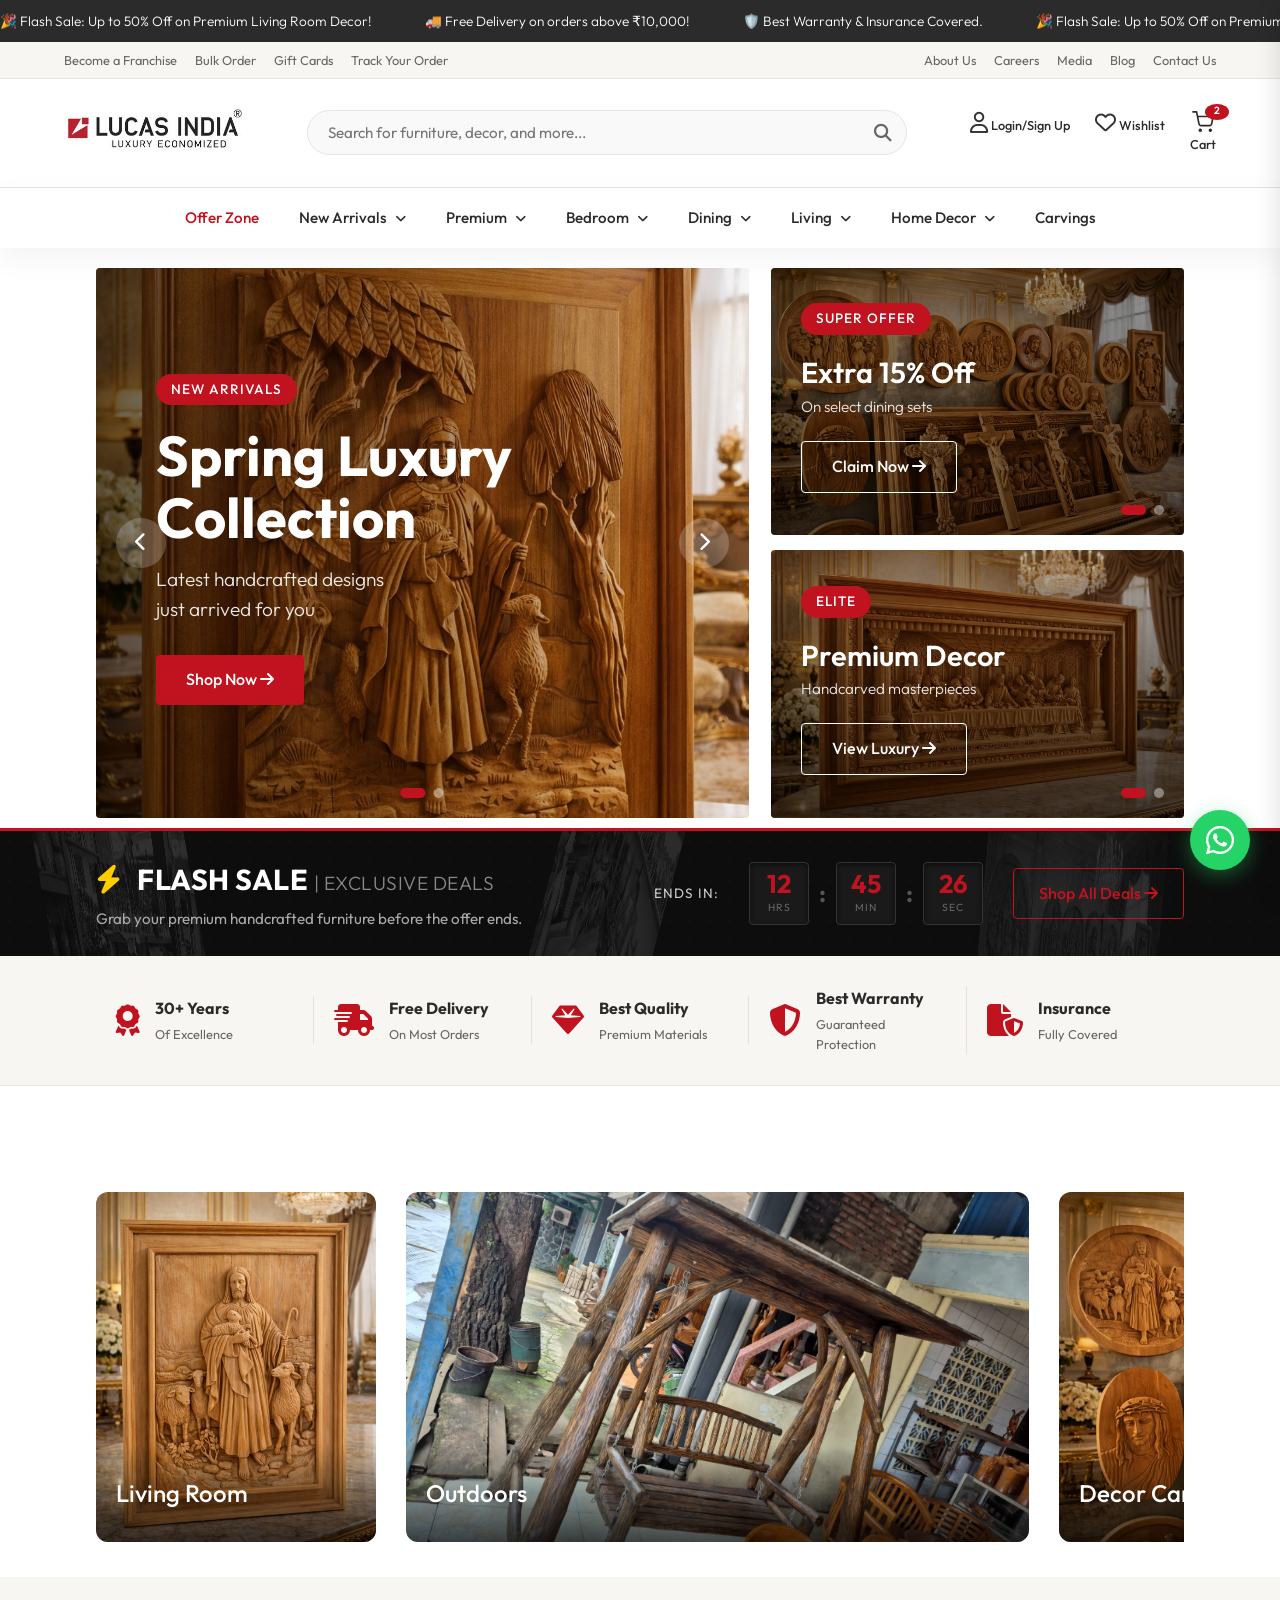
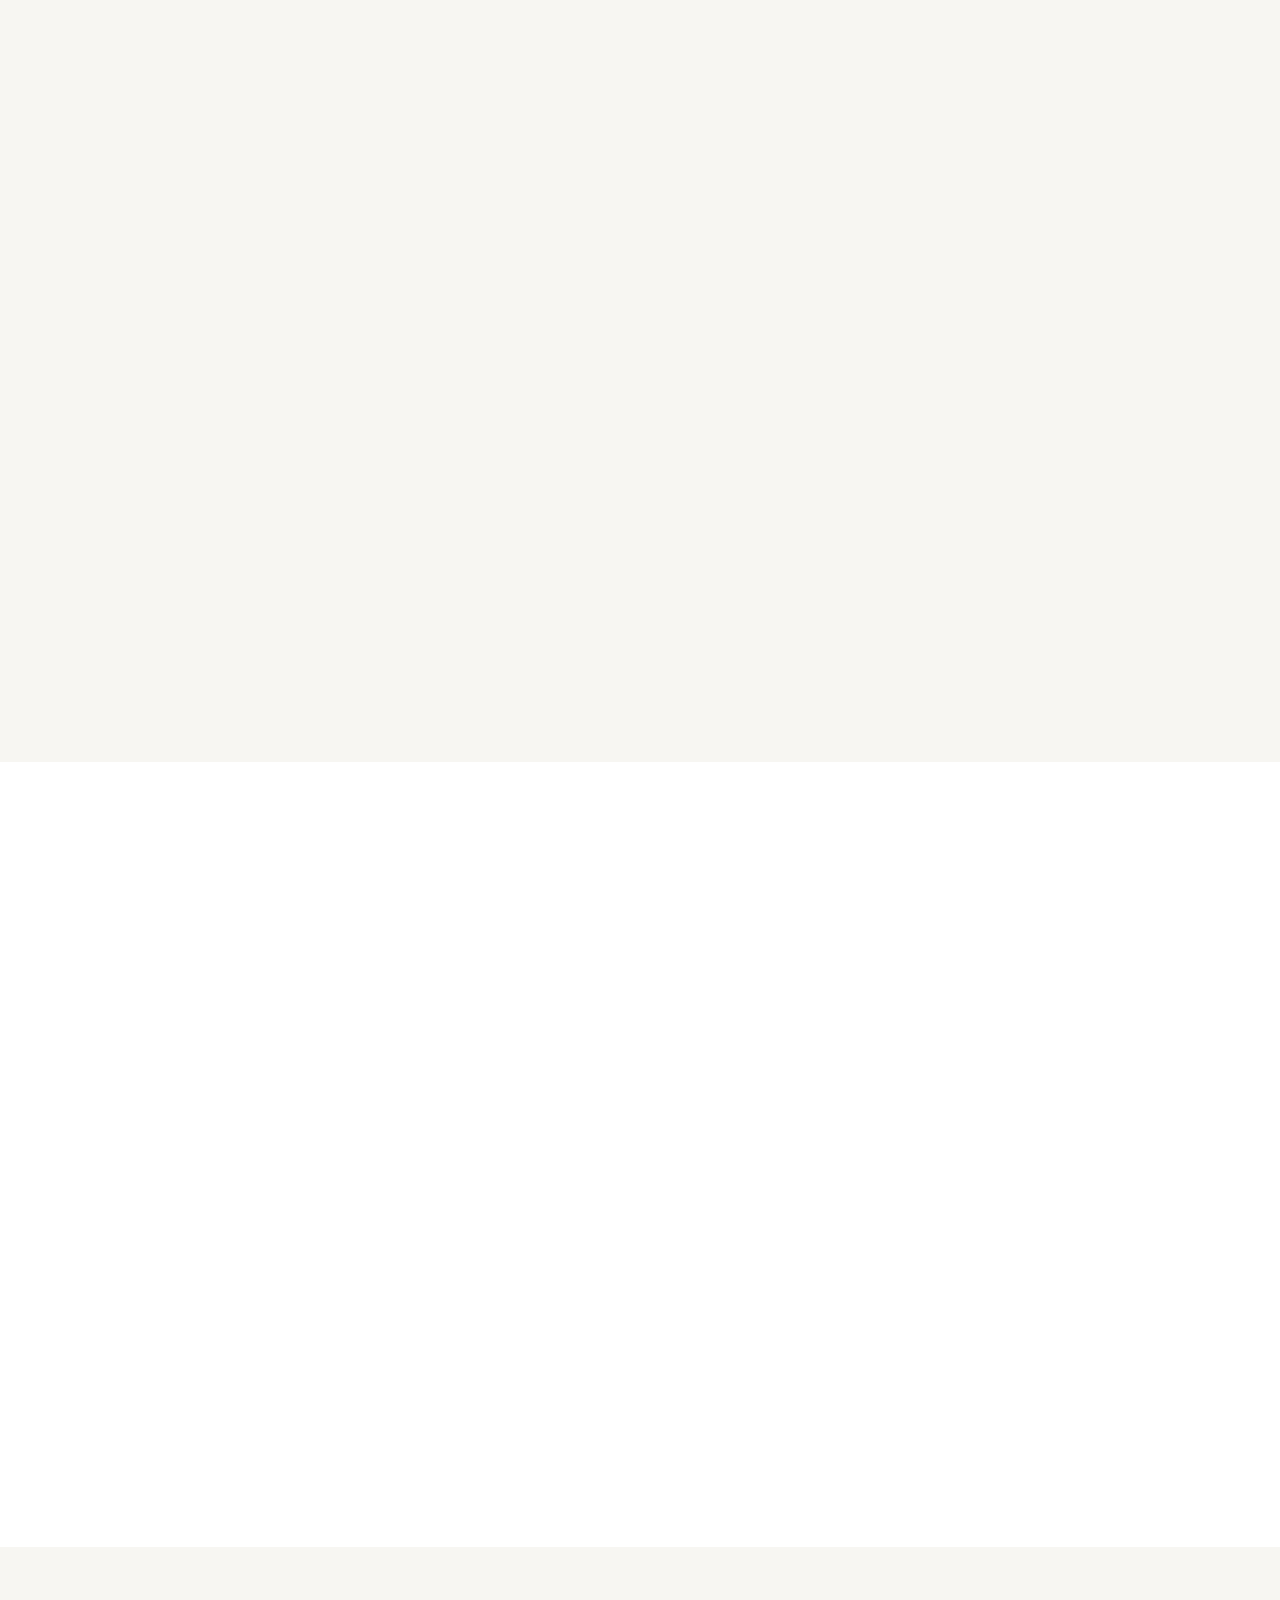
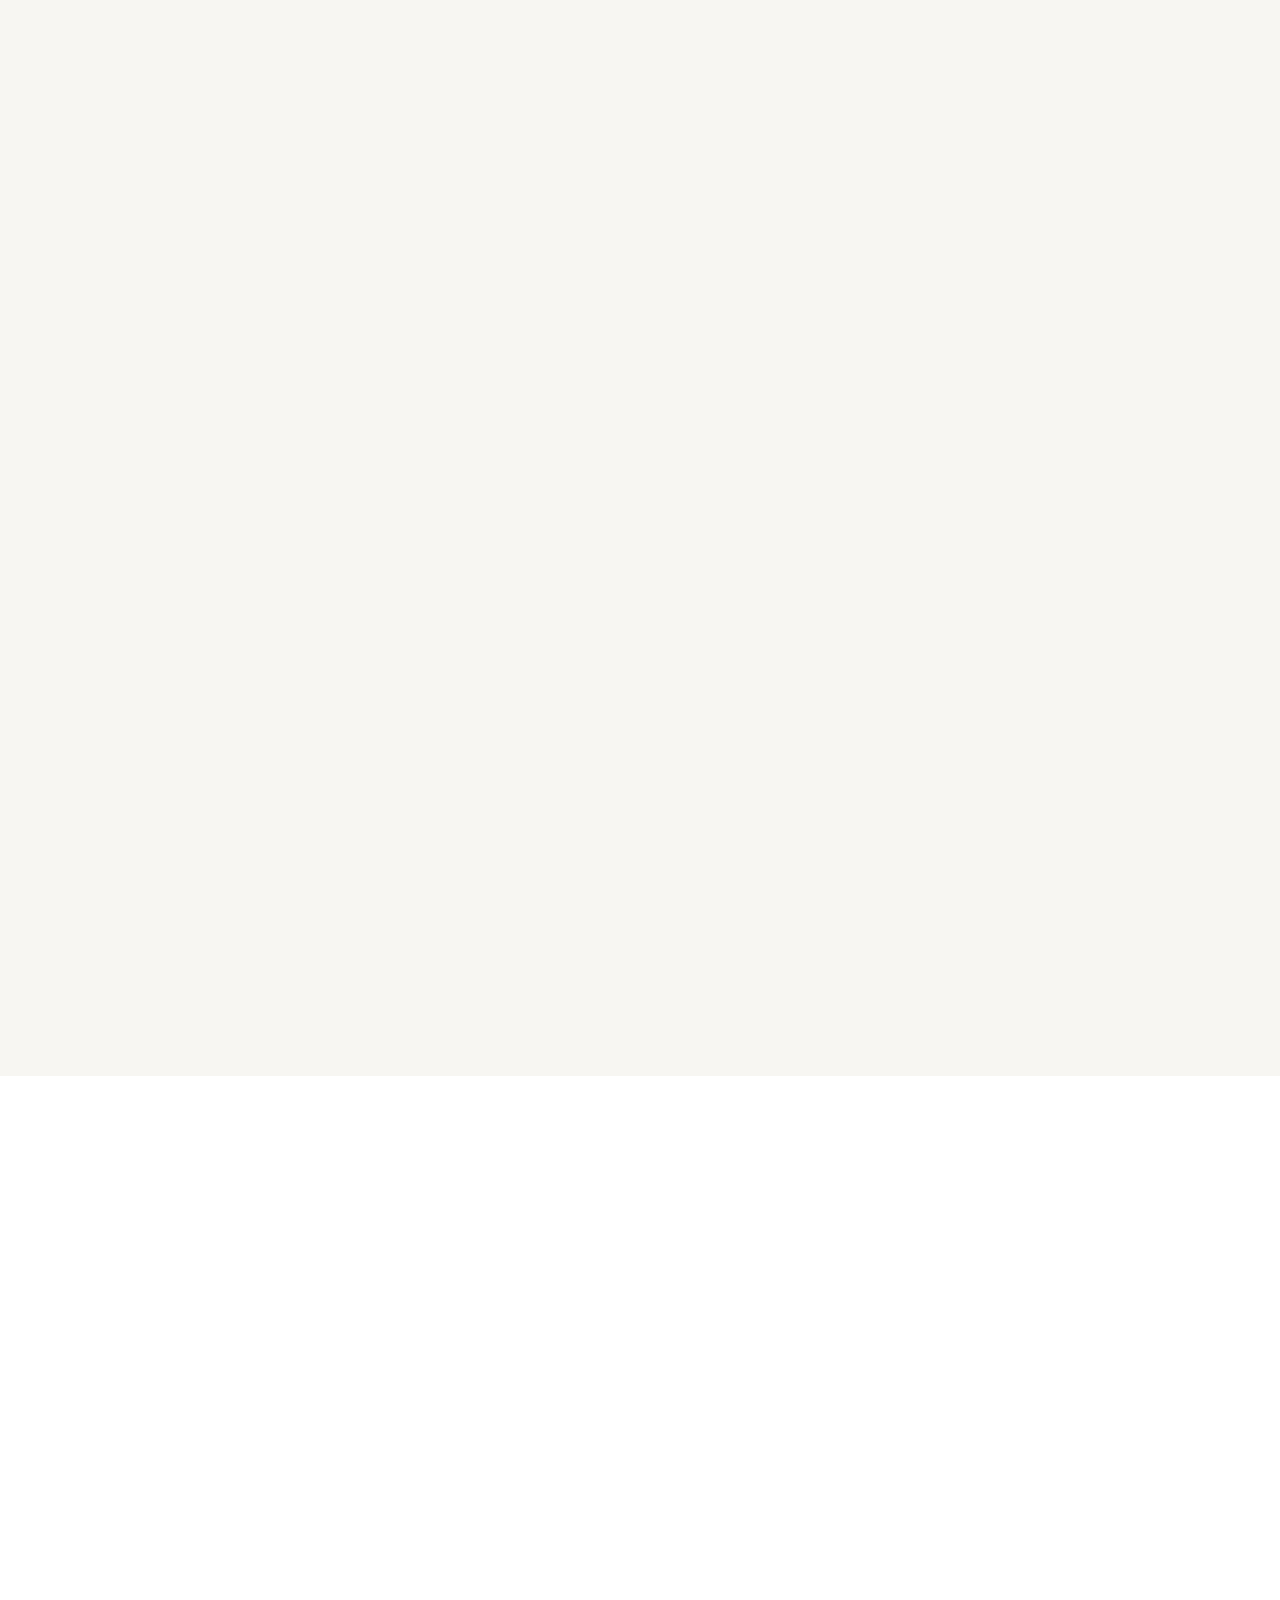
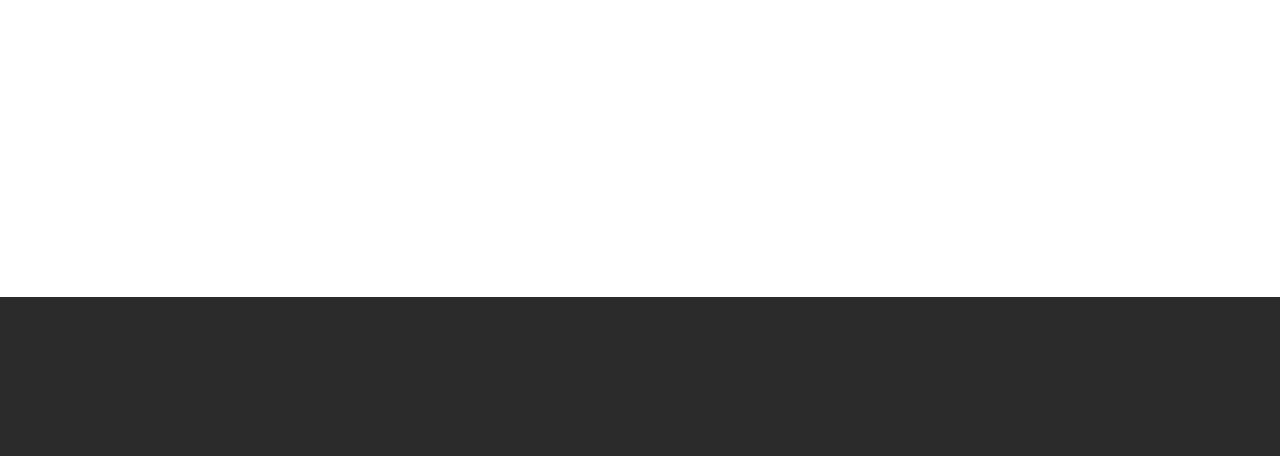
==== commit 4e18b6d2: "fix: added reveal animations to all section titles on homepage" ====
--- a/index.html
+++ b/index.html
@@ -368,7 +368,7 @@
     <!-- Category Showcase Carousel -->
     <section class="category-showcase section-padding">
         <div class="container container-extra-wide">
-            <h2 class="section-title" style="margin-left: 15px;">Shop by Category</h2>
+            <h2 class="section-title reveal style="margin-left: 15px;">Shop by Category</h2>
             <div class="carousel-wrapper">
                 <button class="carousel-arrow prev" onclick="scrollCarousel(this, -350)"><i class="fa-solid fa-chevron-left"></i></button>
                 <button class="carousel-arrow next" onclick="scrollCarousel(this, 350)"><i class="fa-solid fa-chevron-right"></i></button>
@@ -402,7 +402,7 @@
     <section class="products-section section-padding bg-light">
         <div class="container container-extra-wide">
             <div class="section-header flex-between" style="padding: 0 15px;">
-                <h2 class="section-title">Top Selling</h2>
+                <h2 class="section-title reveal>Top Selling</h2>
                 <a href="products.html" class="view-all">View All <i class="fa-solid fa-arrow-right"></i></a>
             </div>
             <div class="carousel-wrapper">
@@ -500,7 +500,7 @@
     <section class="products-section section-padding">
         <div class="container container-extra-wide">
             <div class="section-header flex-between" style="padding: 0 15px;">
-                <h2 class="section-title">Popular Series</h2>
+                <h2 class="section-title reveal>Popular Series</h2>
                 <a href="products.html" class="view-all">View All <i class="fa-solid fa-arrow-right"></i></a>
             </div>
             <div class="carousel-wrapper">
@@ -566,7 +566,7 @@
     <section class="products-section section-padding bg-light">
         <div class="container container-extra-wide">
             <div class="section-header flex-between" style="padding: 0 15px;">
-                <h2 class="section-title">Most Viewed</h2>
+                <h2 class="section-title reveal>Most Viewed</h2>
                 <a href="products.html" class="view-all">View All <i class="fa-solid fa-arrow-right"></i></a>
             </div>
             <div class="carousel-wrapper">
@@ -679,7 +679,7 @@
     <!-- Customer Testimonials -->
     <section class="testimonials-section section-padding">
         <div class="container container-extra-wide">
-            <h2 class="section-title" style="margin-left: 15px;">Happy Customers</h2>
+            <h2 class="section-title reveal style="margin-left: 15px;">Happy Customers</h2>
             <div class="testi-modern-grid">
                 <div class="testi-stat-block">
                     <h2>50,000+</h2>
--- a/styles.css
+++ b/styles.css
@@ -100,12 +100,13 @@
     position: absolute;
     bottom: -10px;
     left: 0;
-    width: 40px;
-    height: 3px;
+    width: 60px;
+    height: 4px;
     background-color: var(--accent-color);
-    transition: width 0.4s ease;
-    border-radius: 2px;
-}
+    transition: width 0.4s cubic-bezier(0.175, 0.885, 0.32, 1.275);
+    border-radius: 4px;
+}
+
 .section-title:hover::after {
     width: 100%;
 }
@@ -1942,3 +1943,5 @@
     background: var(--accent-color);
     color: #fff;
 }
+
+.product-card:hover .price { color: var(--accent-hover); transform: scale(1.05); display: inline-block; transition: all 0.3s ease; }
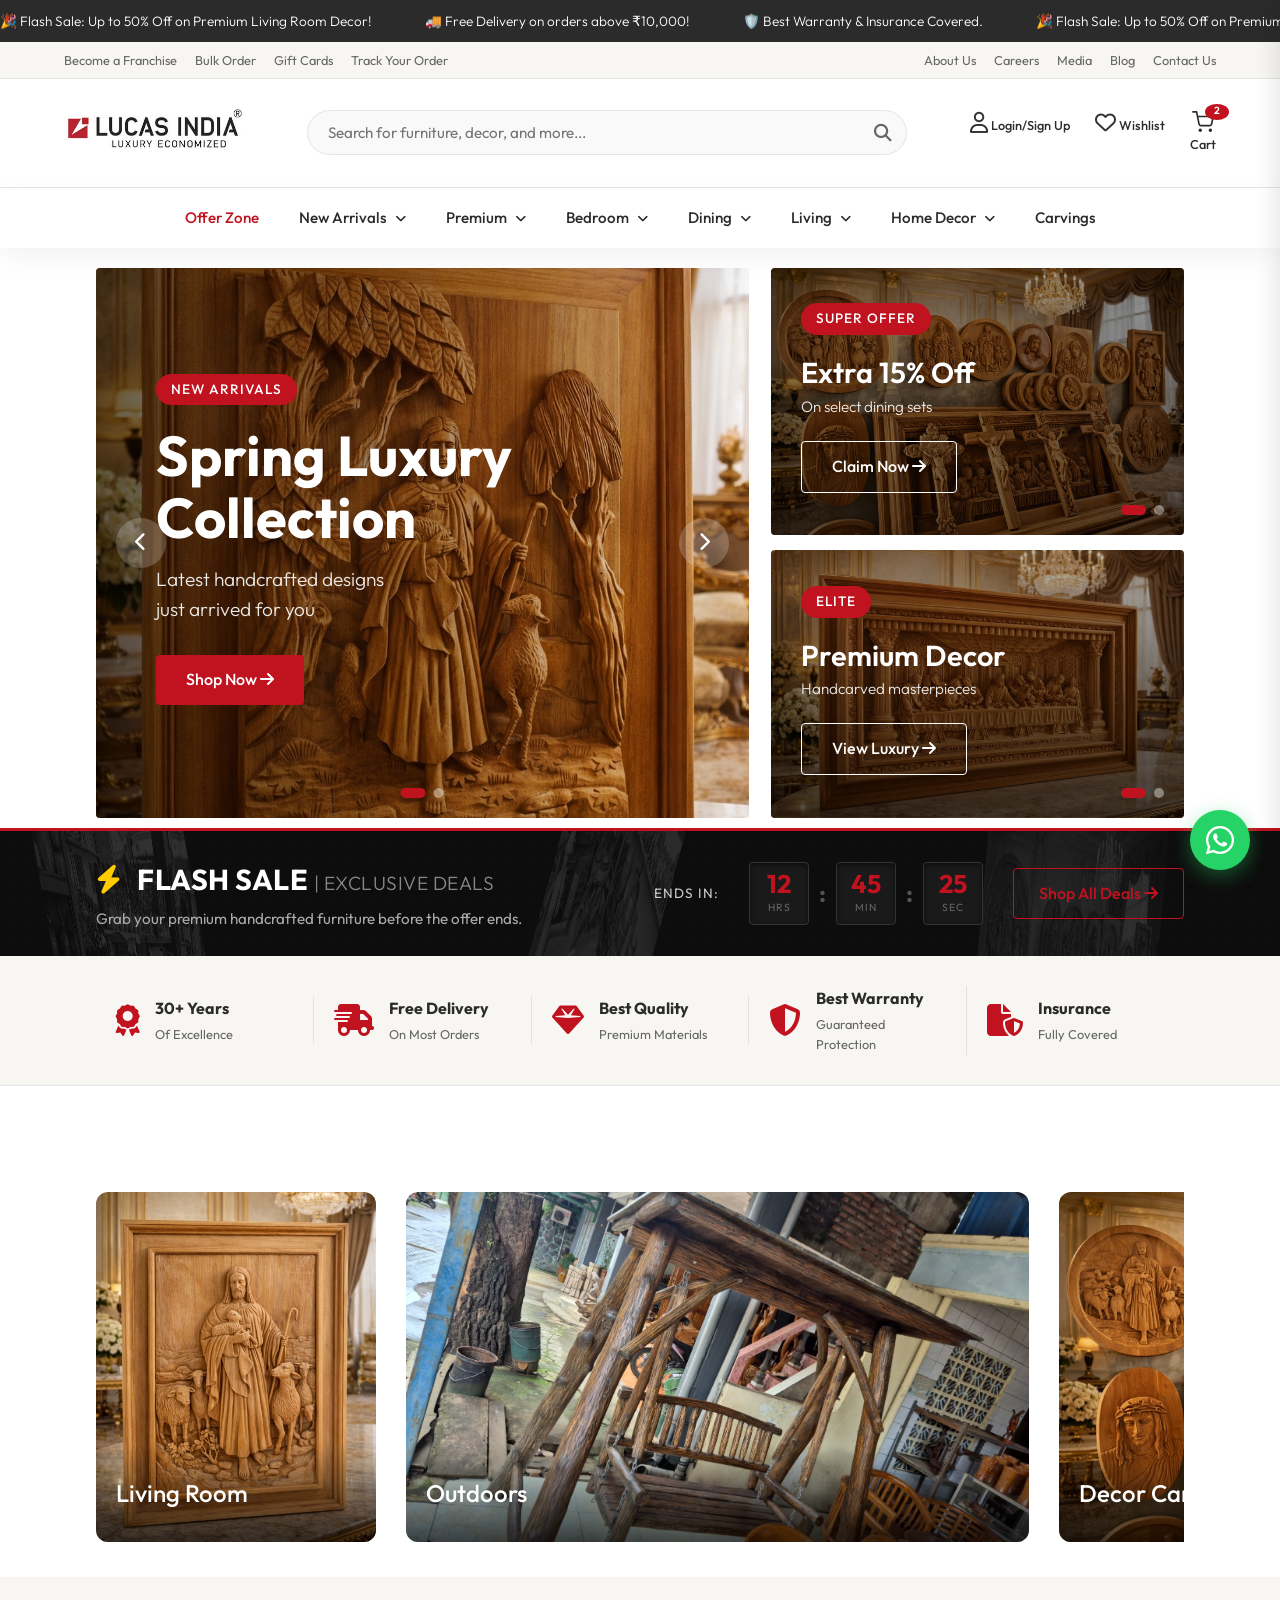
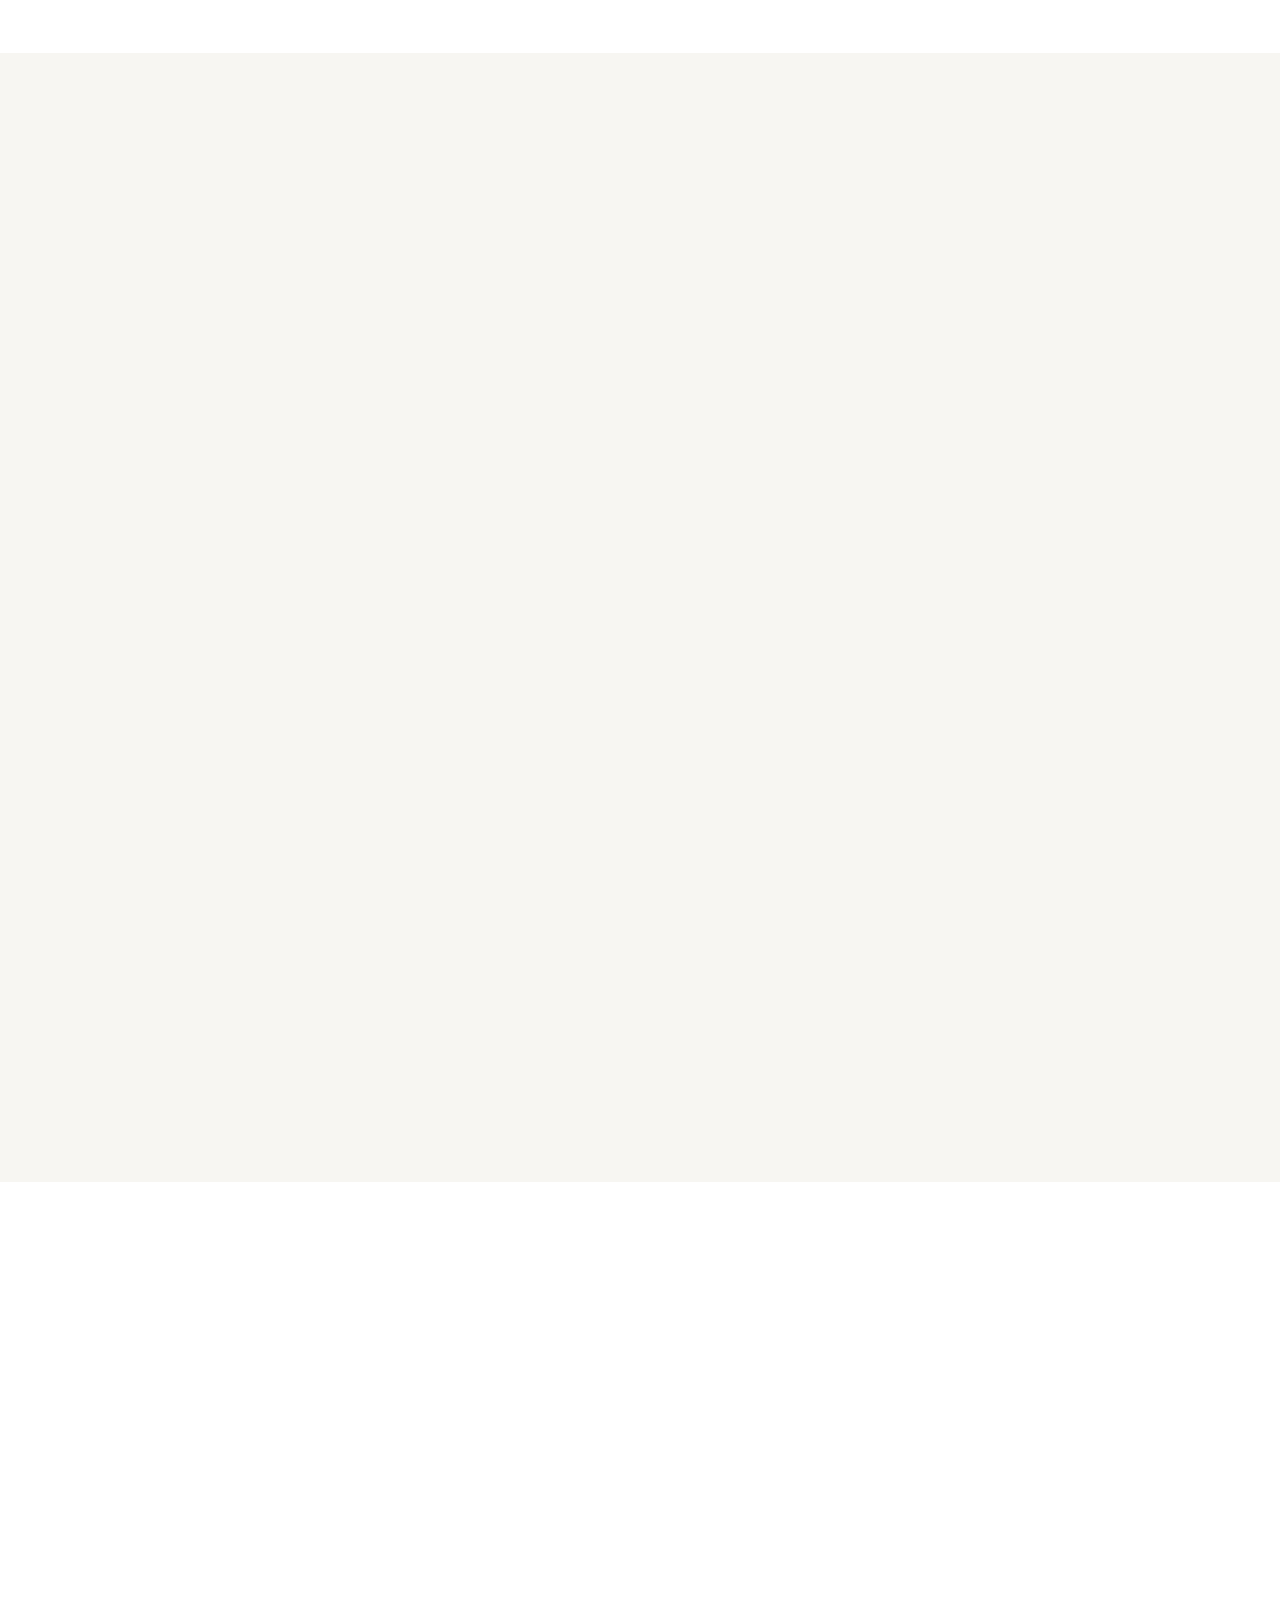
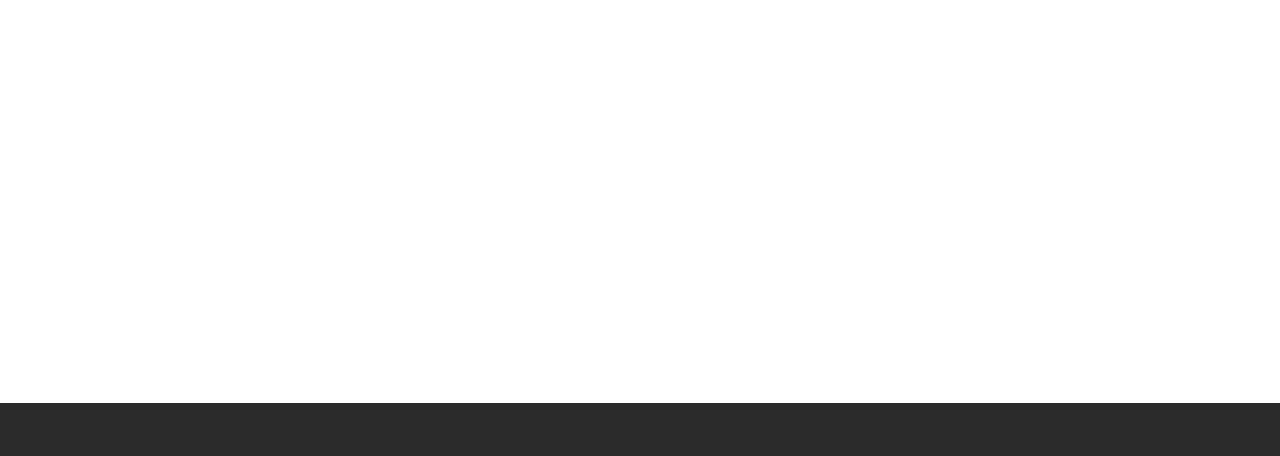
==== commit 604e90cb: "fix: corrected malformed HTML attributes that were breaking section titles (typo from previous revea" ====
--- a/index.html
+++ b/index.html
@@ -368,7 +368,7 @@
     <!-- Category Showcase Carousel -->
     <section class="category-showcase section-padding">
         <div class="container container-extra-wide">
-            <h2 class="section-title reveal style="margin-left: 15px;">Shop by Category</h2>
+            <h2 class="section-title reveal" style="margin-left: 15px;">Shop by Category</h2>
             <div class="carousel-wrapper">
                 <button class="carousel-arrow prev" onclick="scrollCarousel(this, -350)"><i class="fa-solid fa-chevron-left"></i></button>
                 <button class="carousel-arrow next" onclick="scrollCarousel(this, 350)"><i class="fa-solid fa-chevron-right"></i></button>
@@ -402,7 +402,7 @@
     <section class="products-section section-padding bg-light">
         <div class="container container-extra-wide">
             <div class="section-header flex-between" style="padding: 0 15px;">
-                <h2 class="section-title reveal>Top Selling</h2>
+                <h2 class="section-title reveal">Top Selling</h2>
                 <a href="products.html" class="view-all">View All <i class="fa-solid fa-arrow-right"></i></a>
             </div>
             <div class="carousel-wrapper">
@@ -500,7 +500,7 @@
     <section class="products-section section-padding">
         <div class="container container-extra-wide">
             <div class="section-header flex-between" style="padding: 0 15px;">
-                <h2 class="section-title reveal>Popular Series</h2>
+                <h2 class="section-title reveal">Popular Series</h2>
                 <a href="products.html" class="view-all">View All <i class="fa-solid fa-arrow-right"></i></a>
             </div>
             <div class="carousel-wrapper">
@@ -566,7 +566,7 @@
     <section class="products-section section-padding bg-light">
         <div class="container container-extra-wide">
             <div class="section-header flex-between" style="padding: 0 15px;">
-                <h2 class="section-title reveal>Most Viewed</h2>
+                <h2 class="section-title reveal">Most Viewed</h2>
                 <a href="products.html" class="view-all">View All <i class="fa-solid fa-arrow-right"></i></a>
             </div>
             <div class="carousel-wrapper">
@@ -679,7 +679,7 @@
     <!-- Customer Testimonials -->
     <section class="testimonials-section section-padding">
         <div class="container container-extra-wide">
-            <h2 class="section-title reveal style="margin-left: 15px;">Happy Customers</h2>
+            <h2 class="section-title reveal" style="margin-left: 15px;">Happy Customers</h2>
             <div class="testi-modern-grid">
                 <div class="testi-stat-block">
                     <h2>50,000+</h2>
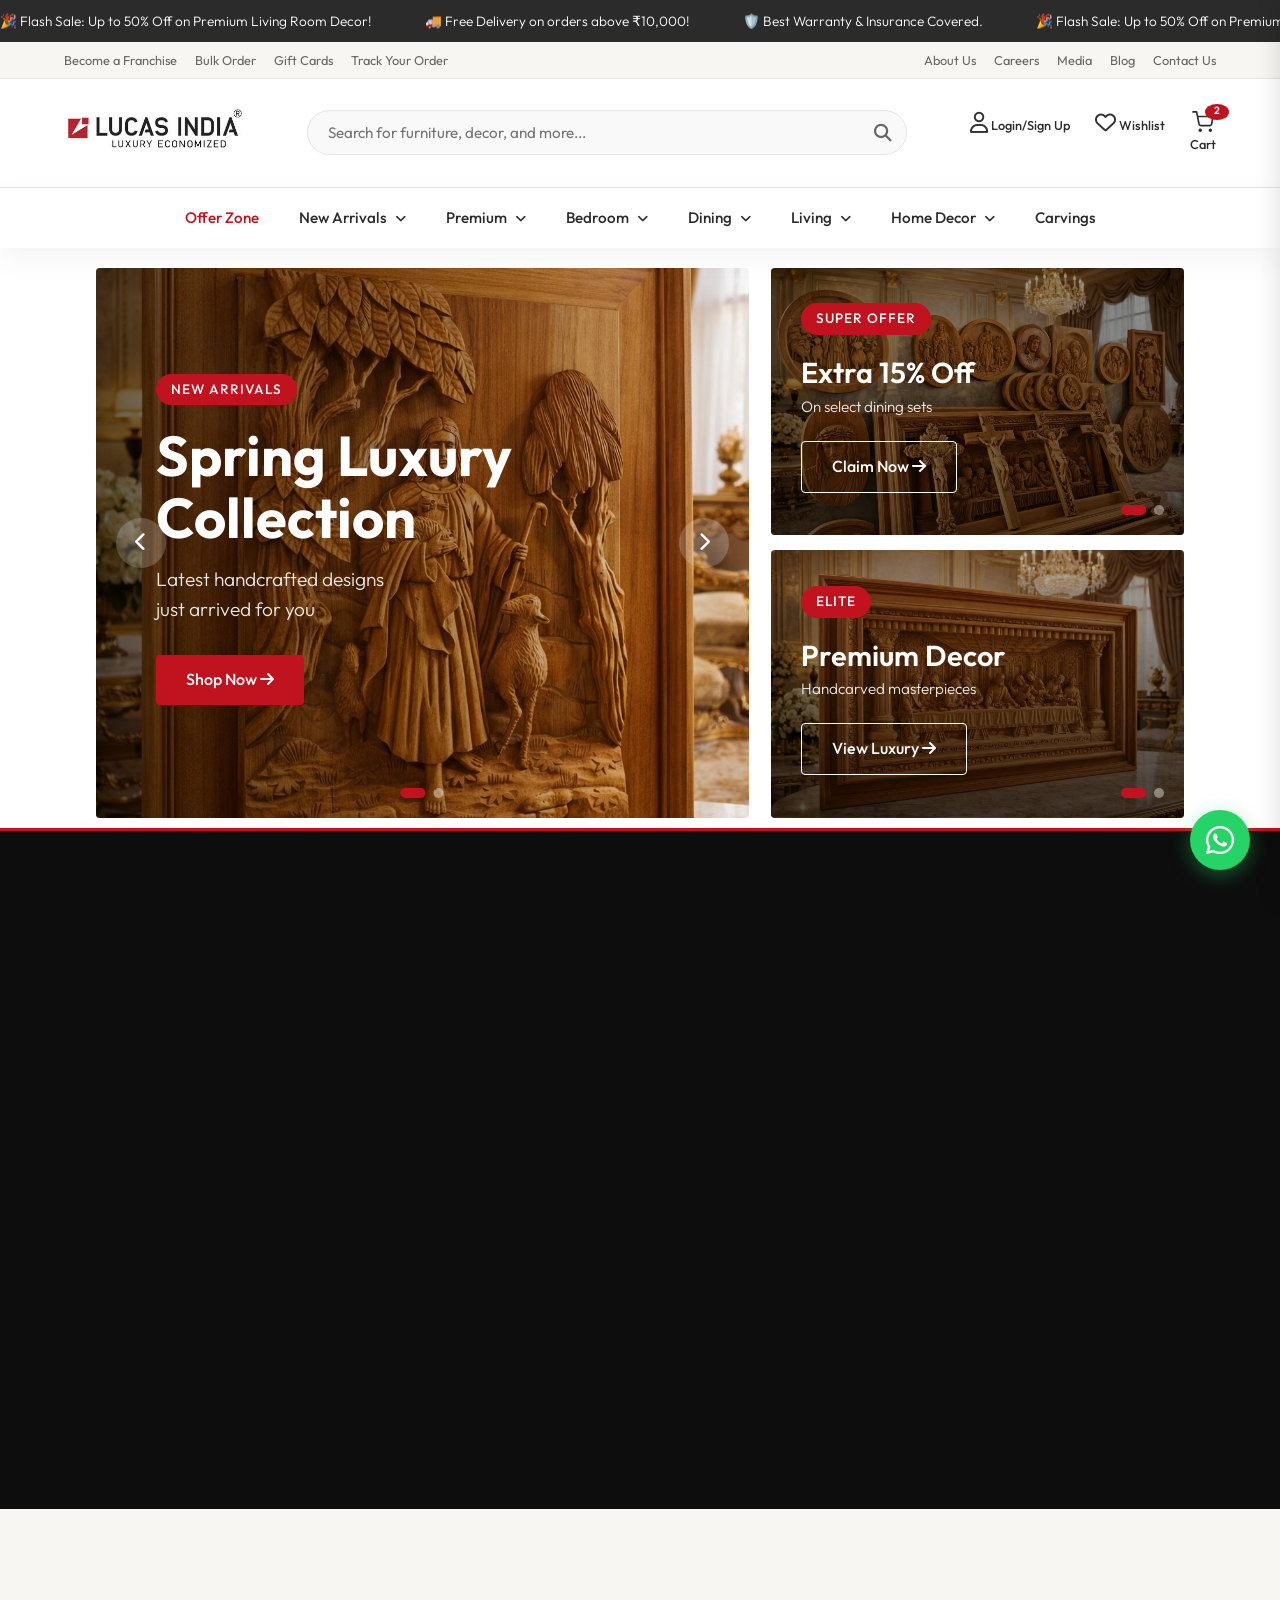
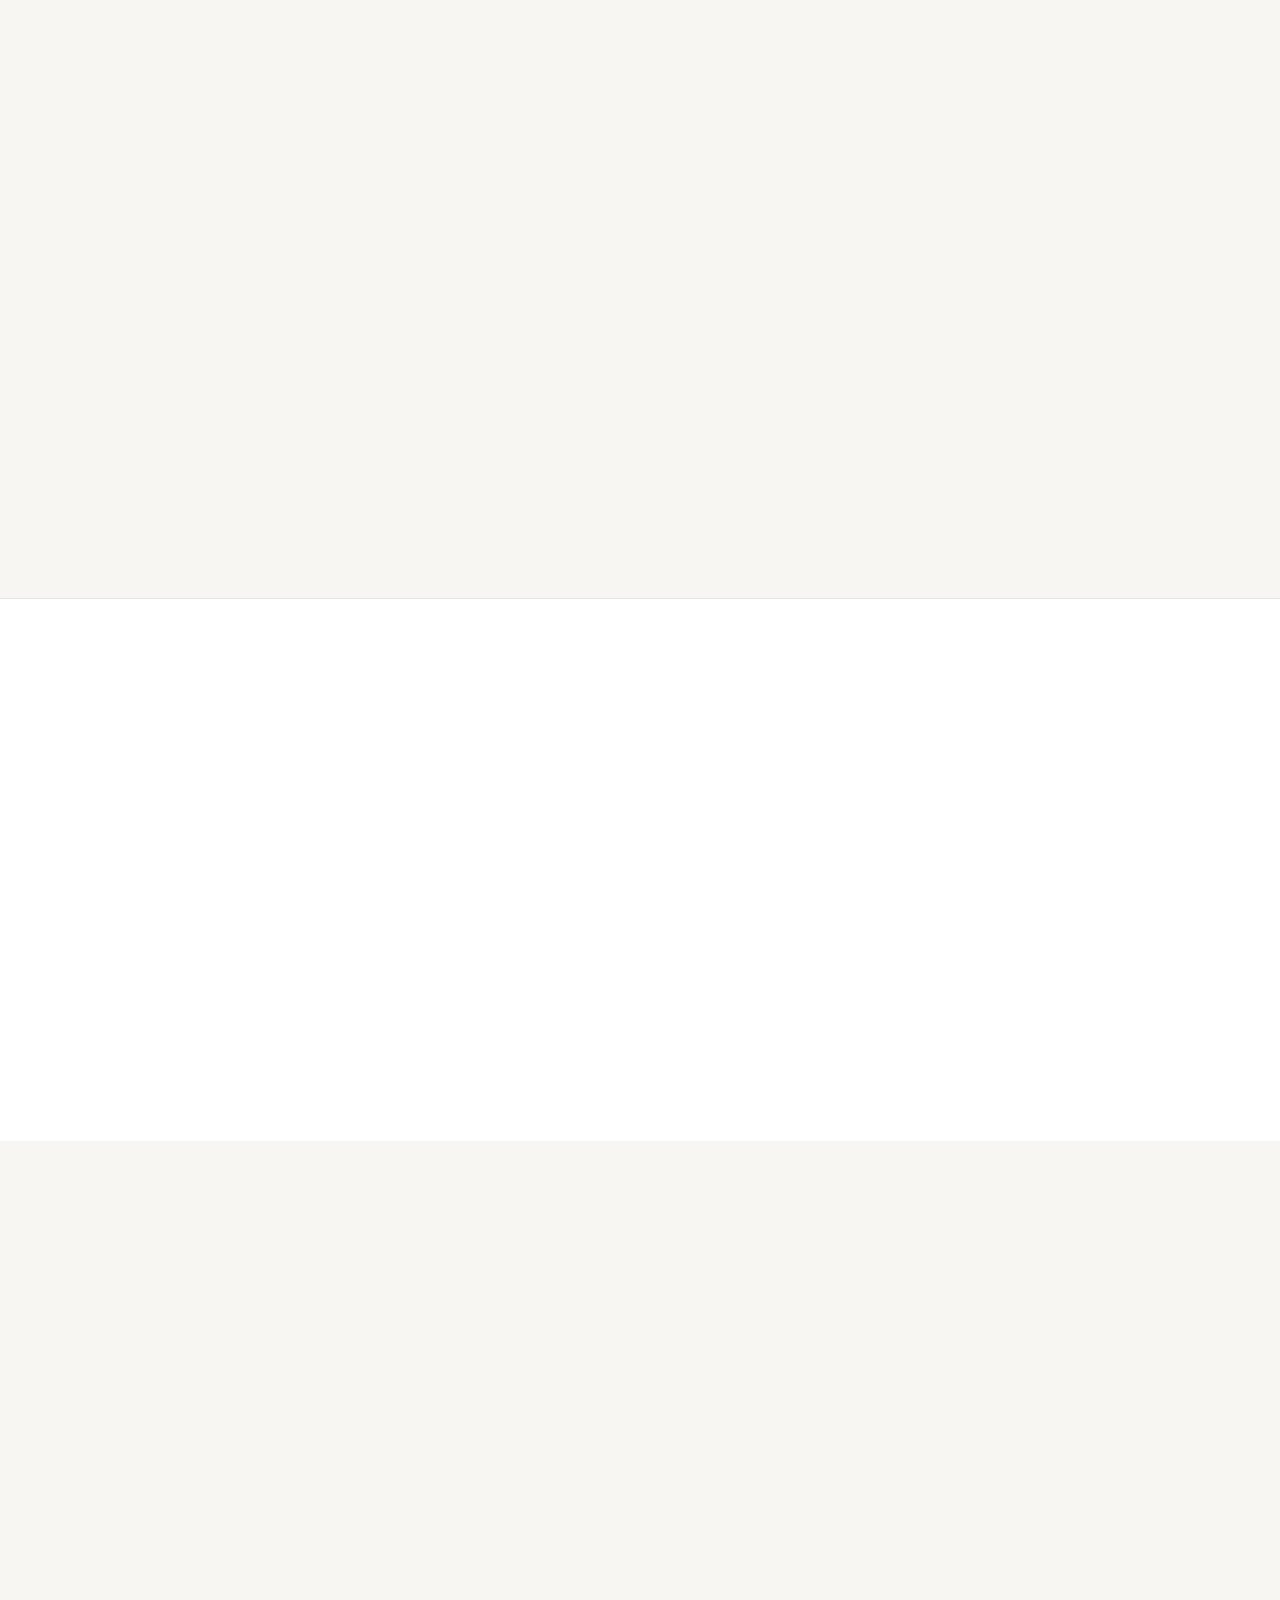
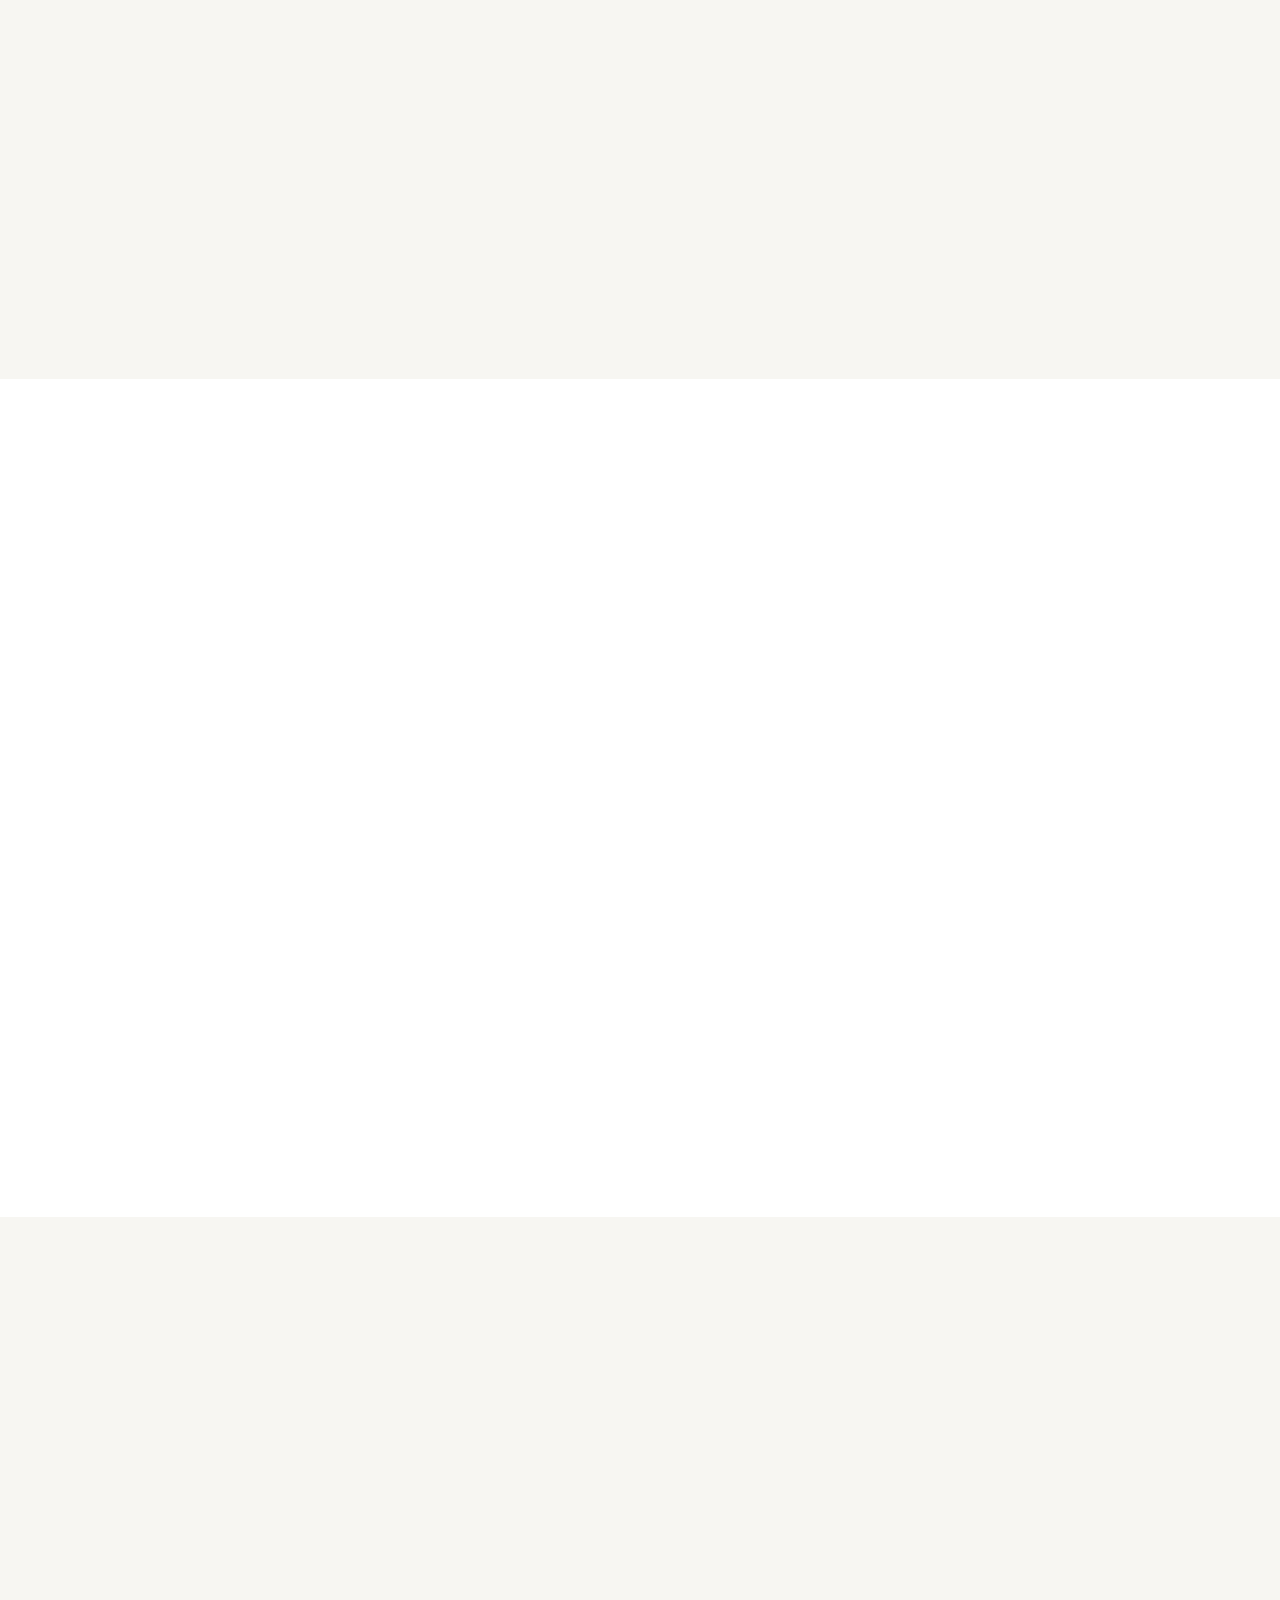
==== commit c9e1f84e: "fix: removed reveal class from section titles to fix visibility issue reported by user" ====
--- a/index.html
+++ b/index.html
@@ -368,7 +368,7 @@
     <!-- Category Showcase Carousel -->
     <section class="category-showcase section-padding">
         <div class="container container-extra-wide">
-            <h2 class="section-title reveal" style="margin-left: 15px;">Shop by Category</h2>
+            <h2 class="section-title" style="margin-left: 15px;">Shop by Category</h2>
             <div class="carousel-wrapper">
                 <button class="carousel-arrow prev" onclick="scrollCarousel(this, -350)"><i class="fa-solid fa-chevron-left"></i></button>
                 <button class="carousel-arrow next" onclick="scrollCarousel(this, 350)"><i class="fa-solid fa-chevron-right"></i></button>
@@ -402,7 +402,7 @@
     <section class="products-section section-padding bg-light">
         <div class="container container-extra-wide">
             <div class="section-header flex-between" style="padding: 0 15px;">
-                <h2 class="section-title reveal">Top Selling</h2>
+                <h2 class="section-title">Top Selling</h2>
                 <a href="products.html" class="view-all">View All <i class="fa-solid fa-arrow-right"></i></a>
             </div>
             <div class="carousel-wrapper">
@@ -500,7 +500,7 @@
     <section class="products-section section-padding">
         <div class="container container-extra-wide">
             <div class="section-header flex-between" style="padding: 0 15px;">
-                <h2 class="section-title reveal">Popular Series</h2>
+                <h2 class="section-title">Popular Series</h2>
                 <a href="products.html" class="view-all">View All <i class="fa-solid fa-arrow-right"></i></a>
             </div>
             <div class="carousel-wrapper">
@@ -566,7 +566,7 @@
     <section class="products-section section-padding bg-light">
         <div class="container container-extra-wide">
             <div class="section-header flex-between" style="padding: 0 15px;">
-                <h2 class="section-title reveal">Most Viewed</h2>
+                <h2 class="section-title">Most Viewed</h2>
                 <a href="products.html" class="view-all">View All <i class="fa-solid fa-arrow-right"></i></a>
             </div>
             <div class="carousel-wrapper">
@@ -679,7 +679,7 @@
     <!-- Customer Testimonials -->
     <section class="testimonials-section section-padding">
         <div class="container container-extra-wide">
-            <h2 class="section-title reveal" style="margin-left: 15px;">Happy Customers</h2>
+            <h2 class="section-title" style="margin-left: 15px;">Happy Customers</h2>
             <div class="testi-modern-grid">
                 <div class="testi-stat-block">
                     <h2>50,000+</h2>
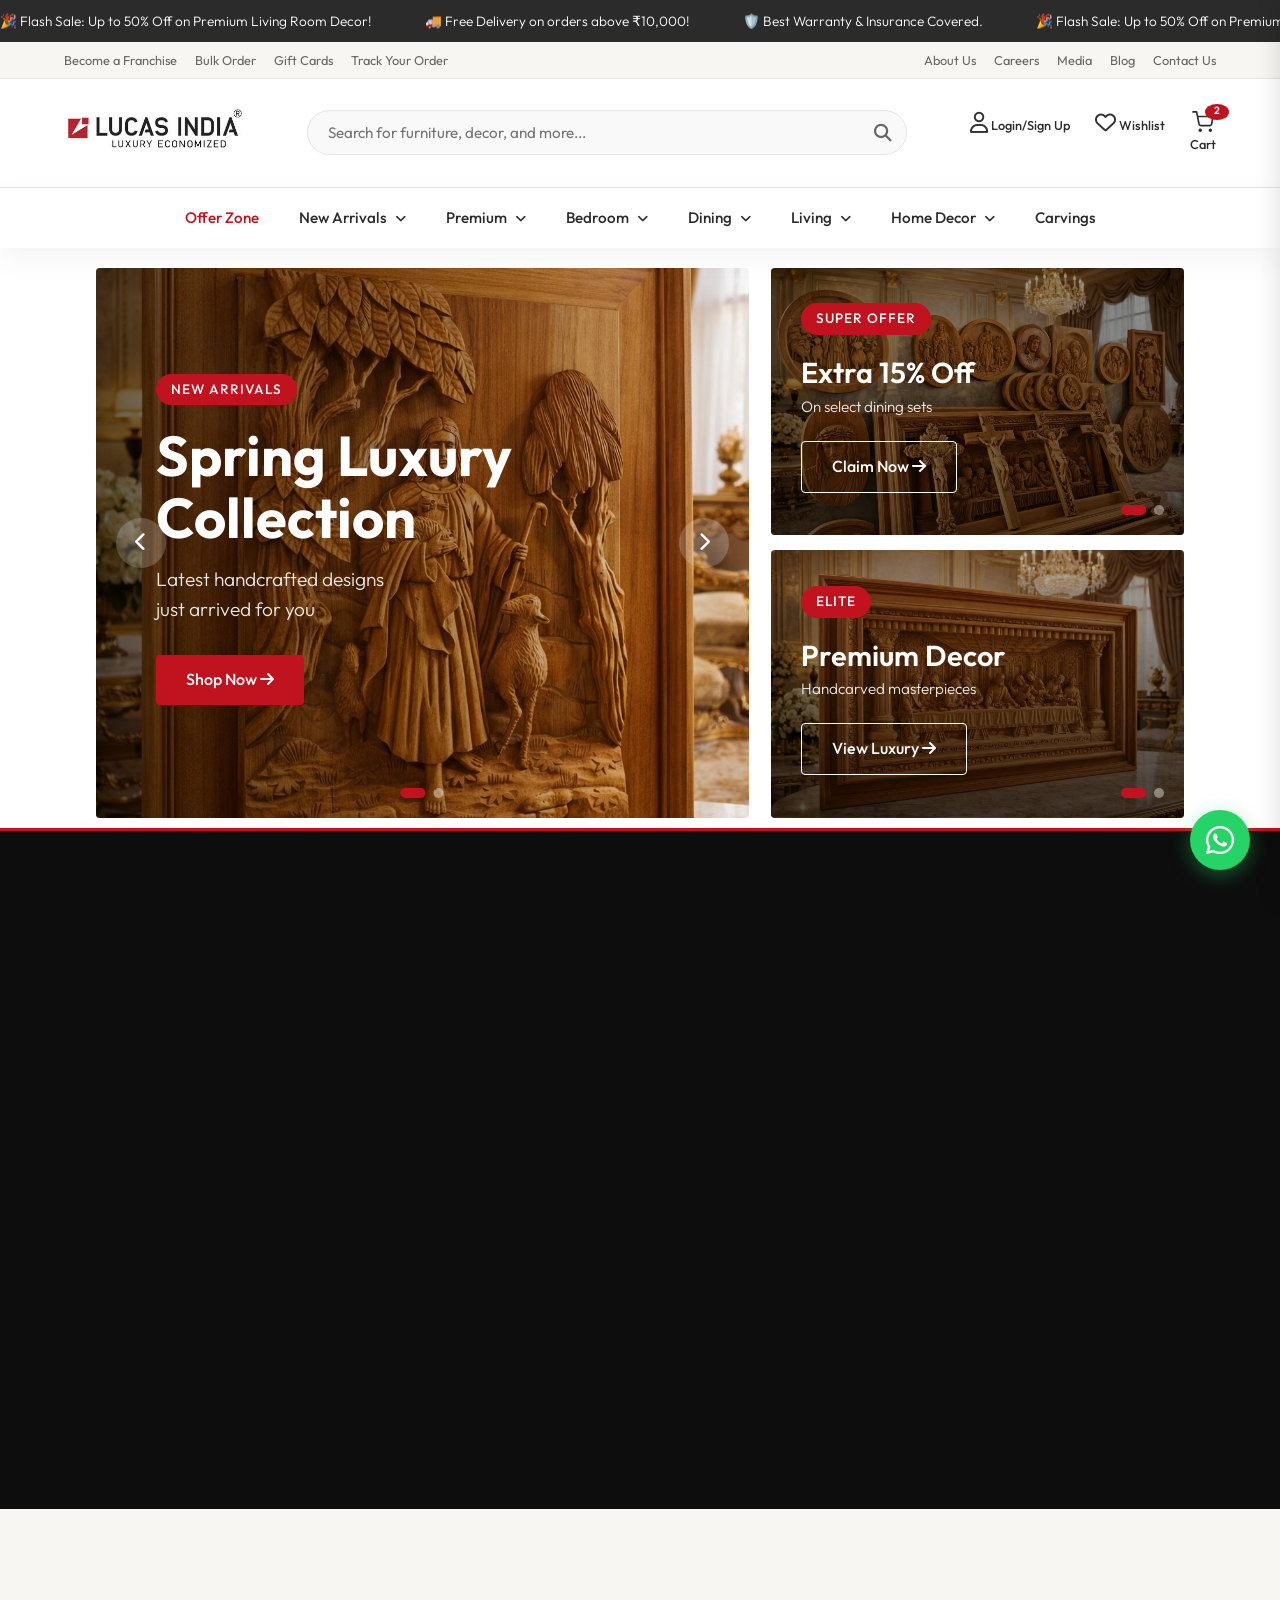
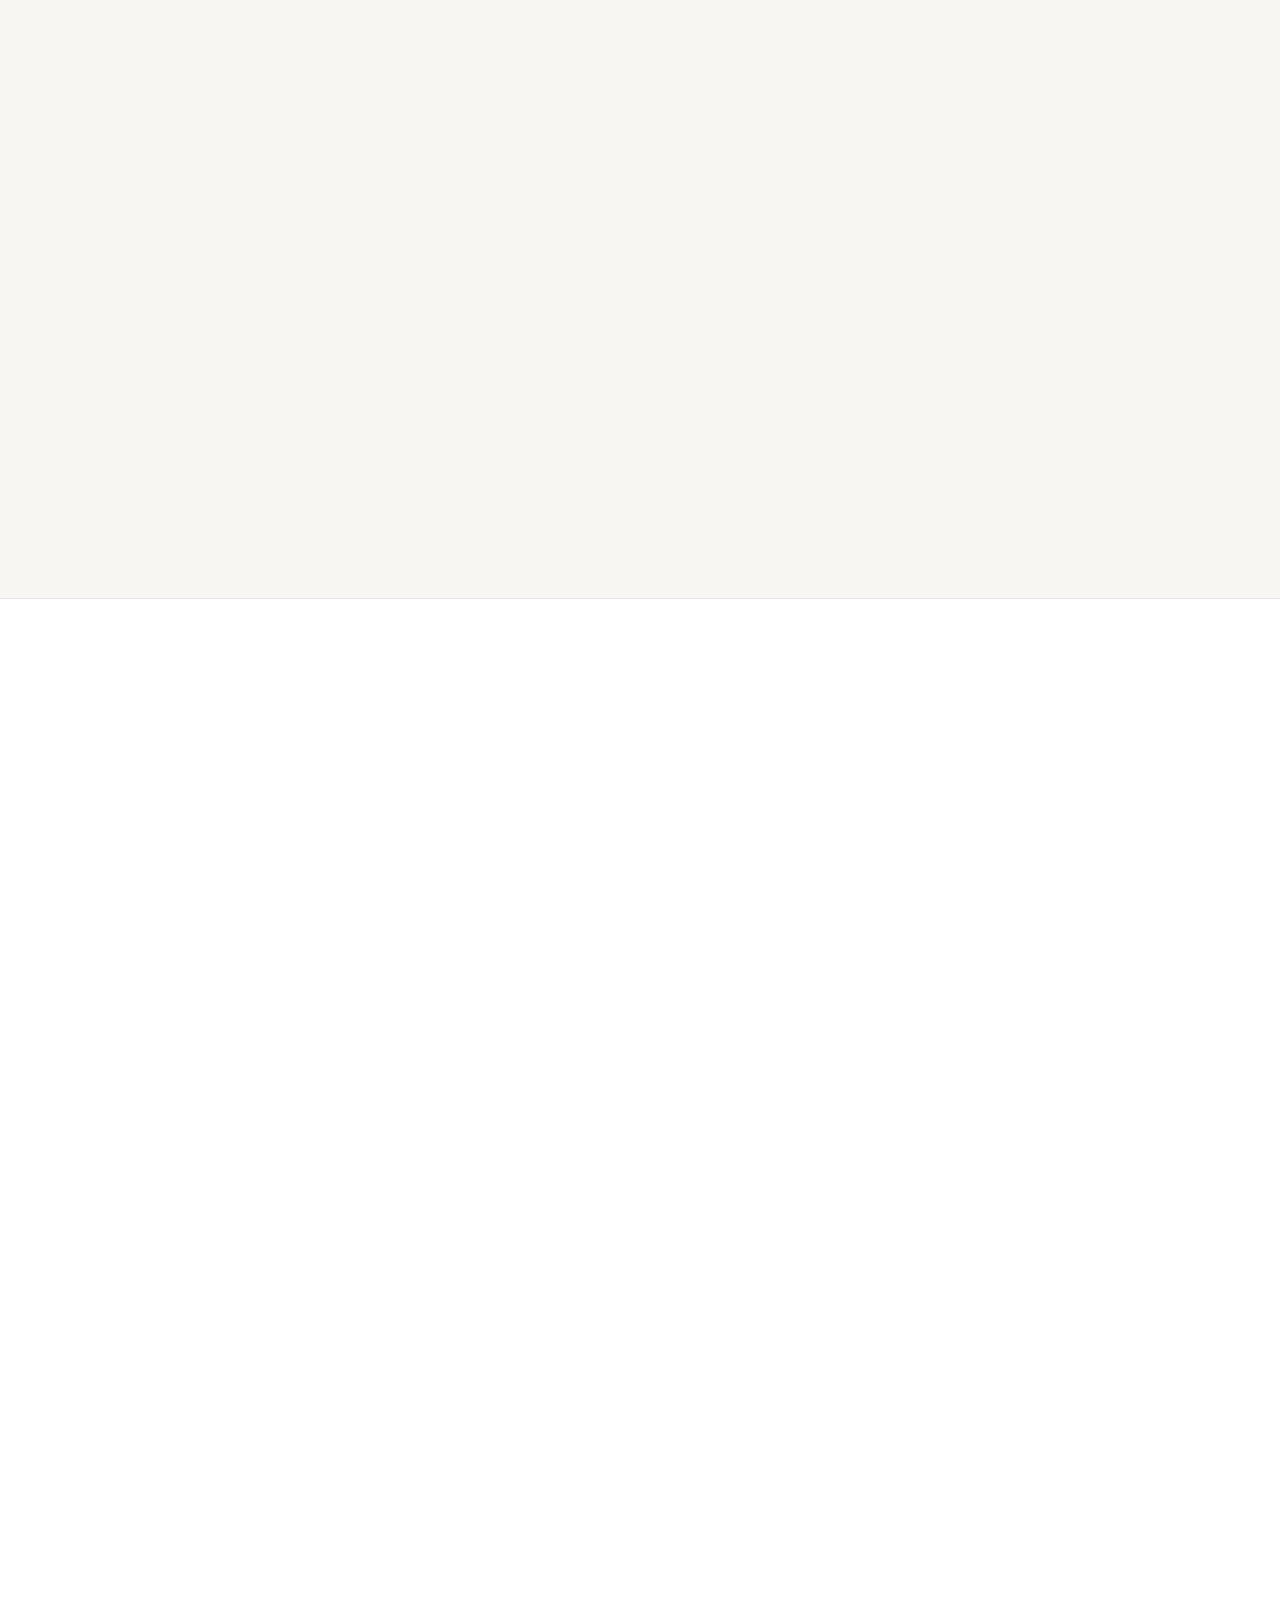
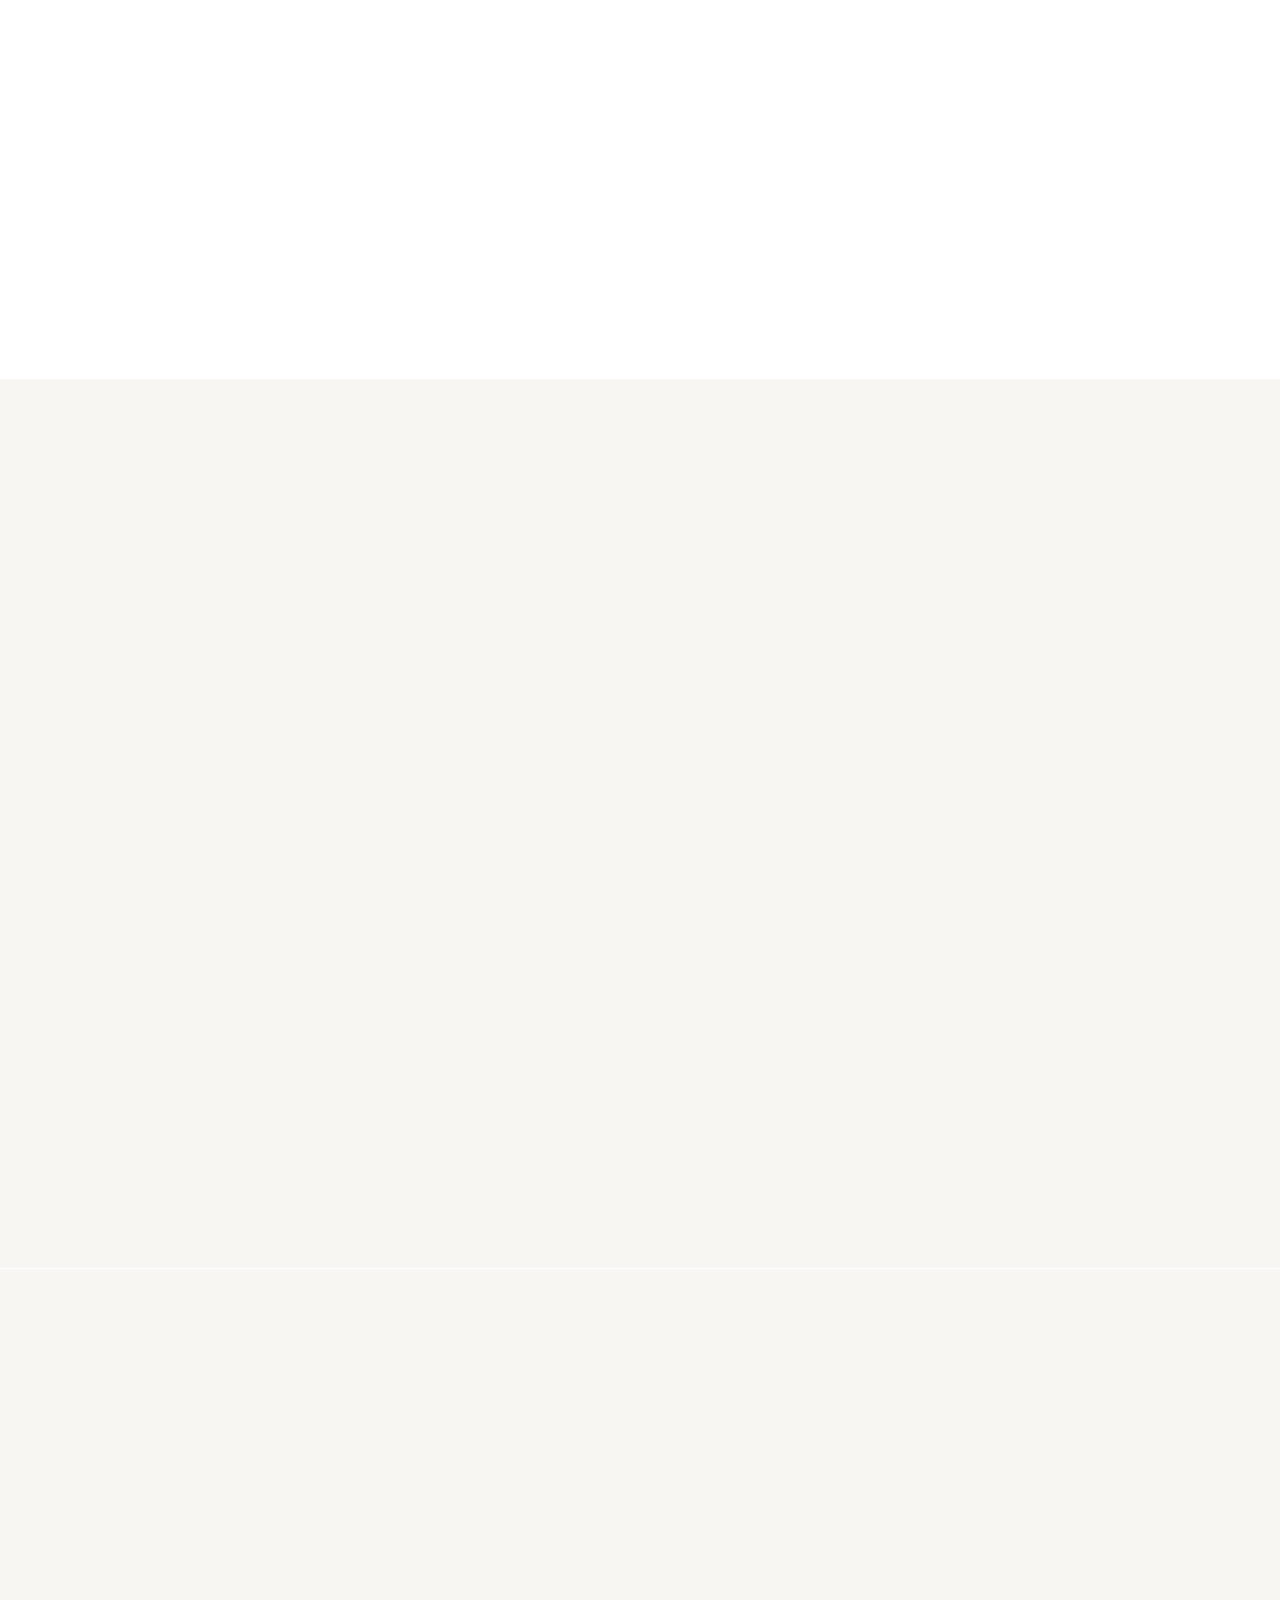
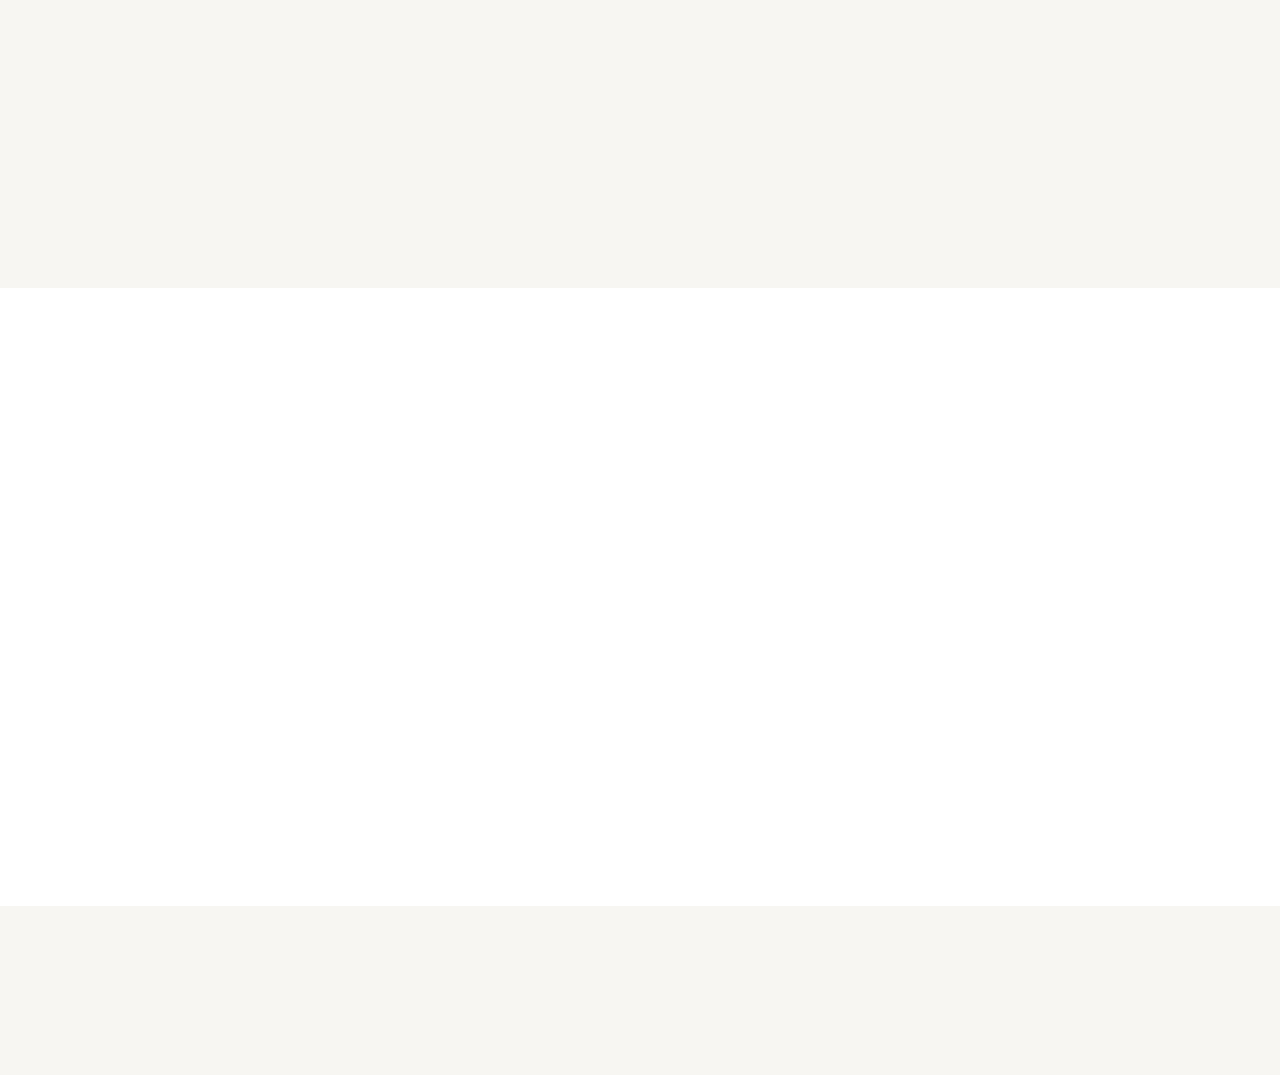
==== commit ee68ed8c: "feat: duplicated and restructured homepage carousels to match the exact titles and order requested: " ====
--- a/index.html
+++ b/index.html
@@ -398,11 +398,11 @@
         </div>
     </section>
 
-    <!-- Top Selling Products -->
-    <section class="products-section section-padding bg-light">
+    <!-- Premium Products -->
+    <section class="products-section section-padding ">
         <div class="container container-extra-wide">
             <div class="section-header flex-between" style="padding: 0 15px;">
-                <h2 class="section-title">Top Selling</h2>
+                <h2 class="section-title">Premium Products</h2>
                 <a href="products.html" class="view-all">View All <i class="fa-solid fa-arrow-right"></i></a>
             </div>
             <div class="carousel-wrapper">
@@ -418,6 +418,104 @@
                         </div>
                         <div class="product-info">
                             <span class="category">Home Decor</span>
+                            <h3>Royal Teak Sofa Set</h3>
+                            <div class="rating"><i class="fa-solid fa-star"></i><i class="fa-solid fa-star"></i><i class="fa-solid fa-star"></i><i class="fa-solid fa-star"></i><i class="fa-solid fa-star-half-stroke"></i><span class="reviews">(45)</span></div>
+                            <div class="price-container"><span class="price">₹12,499</span><span class="old-price">₹15,000</span></div>
+                        </div>
+                    </div>
+                    <!-- Product 2 -->
+                    <div class="product-card">
+                        <div class="product-img">
+                            <span class="badge premium">Premium</span>
+                            <img width="400" height="400" decoding="async" loading="lazy" src="images/WhatsApp Image 2026-03-26 at 21.15.53.jpeg" alt="Wooden Deer Sculptures">
+                            <div class="product-actions"><button class="action-btn"><i class="fa-regular fa-heart"></i></button><button class="action-btn cart-btn"><i class="fa-solid fa-cart-plus"></i></button> <button class="quick-view-btn" onclick="QuickView.open({name:'Premium Product', price:'₹10,000', img:'logo.jpeg'})" title="Quick View"><i class="fa-regular fa-eye"></i></button> </div>
+                        </div>
+                        <div class="product-info">
+                            <span class="category">Carvings</span>
+                            <h3>Exotic Carved Wall Panel</h3>
+                            <div class="rating"><i class="fa-solid fa-star"></i><i class="fa-solid fa-star"></i><i class="fa-solid fa-star"></i><i class="fa-solid fa-star"></i><i class="fa-solid fa-star"></i><span class="reviews">(120)</span></div>
+                            <div class="price-container"><span class="price">₹28,999</span></div>
+                        </div>
+                    </div>
+                    <!-- Product 3 -->
+                    <div class="product-card">
+                        <div class="product-img">
+                            <img width="400" height="400" decoding="async" loading="lazy" src="images/WhatsApp Image 2026-03-26 at 21.16.11.jpeg" alt="Wood Carving Art">
+                            <div class="product-actions"><button class="action-btn"><i class="fa-regular fa-heart"></i></button><button class="action-btn cart-btn"><i class="fa-solid fa-cart-plus"></i></button> <button class="quick-view-btn" onclick="QuickView.open({name:'Premium Product', price:'₹10,000', img:'logo.jpeg'})" title="Quick View"><i class="fa-regular fa-eye"></i></button> </div>
+                        </div>
+                        <div class="product-info">
+                            <span class="category">Wall Decor</span>
+                            <h3>Intricate Wall Carving Art</h3>
+                            <div class="rating"><i class="fa-solid fa-star"></i><i class="fa-solid fa-star"></i><i class="fa-solid fa-star"></i><i class="fa-solid fa-star"></i><i class="fa-regular fa-star"></i><span class="reviews">(28)</span></div>
+                            <div class="price-container"><span class="price">₹18,500</span></div>
+                        </div>
+                    </div>
+                    <!-- Product 4 -->
+                    <div class="product-card">
+                        <div class="product-img">
+                            <span class="badge new">New</span>
+                            <img width="400" height="400" decoding="async" src="images/WhatsApp Image 2026-03-26 at 21.16.13.jpeg" alt="Decorative Table" loading="lazy">
+                            <div class="product-actions"><button class="action-btn"><i class="fa-regular fa-heart"></i></button><button class="action-btn cart-btn"><i class="fa-solid fa-cart-plus"></i></button> <button class="quick-view-btn" onclick="QuickView.open({name:'Premium Product', price:'₹10,000', img:'logo.jpeg'})" title="Quick View"><i class="fa-regular fa-eye"></i></button> </div>
+                        </div>
+                        <div class="product-info">
+                            <span class="category">Living Area</span>
+                            <h3>Rustic Wooden Table</h3>
+                            <div class="rating"><i class="fa-solid fa-star"></i><i class="fa-solid fa-star"></i><i class="fa-solid fa-star"></i><i class="fa-solid fa-star"></i><i class="fa-solid fa-star"></i><span class="reviews">(67)</span></div>
+                            <div class="price-container"><span class="price">₹45,000</span><span class="old-price">₹50,000</span></div>
+                        </div>
+                    </div>
+                    <!-- Product 5 -->
+                    <div class="product-card">
+                        <div class="product-img">
+                            <span class="badge sale">Offer</span>
+                            <img width="400" height="400" decoding="async" src="images/WhatsApp Image 2026-03-26 at 21.16.17.jpeg" alt="Carved Figurine" loading="lazy">
+                            <div class="product-actions"><button class="action-btn"><i class="fa-regular fa-heart"></i></button><button class="action-btn cart-btn"><i class="fa-solid fa-cart-plus"></i></button> <button class="quick-view-btn" onclick="QuickView.open({name:'Premium Product', price:'₹10,000', img:'logo.jpeg'})" title="Quick View"><i class="fa-regular fa-eye"></i></button> </div>
+                        </div>
+                        <div class="product-info">
+                            <span class="category">Sculptures</span>
+                            <h3>Hand-Carved Figurine</h3>
+                            <div class="rating"><i class="fa-solid fa-star"></i><i class="fa-solid fa-star"></i><i class="fa-solid fa-star"></i><i class="fa-solid fa-star"></i><i class="fa-solid fa-star-half-stroke"></i><span class="reviews">(38)</span></div>
+                            <div class="price-container"><span class="price">₹9,500</span><span class="old-price">₹12,000</span></div>
+                        </div>
+                    </div>
+                    <!-- Product 6 -->
+                    <div class="product-card">
+                        <div class="product-img">
+                            <img width="400" height="400" decoding="async" src="images/WhatsApp Image 2026-03-26 at 21.16.22.jpeg" alt="Wooden Bowl Set" loading="lazy">
+                            <div class="product-actions"><button class="action-btn"><i class="fa-regular fa-heart"></i></button><button class="action-btn cart-btn"><i class="fa-solid fa-cart-plus"></i></button> <button class="quick-view-btn" onclick="QuickView.open({name:'Premium Product', price:'₹10,000', img:'logo.jpeg'})" title="Quick View"><i class="fa-regular fa-eye"></i></button> </div>
+                        </div>
+                        <div class="product-info">
+                            <span class="category">Kitchen</span>
+                            <h3>Artisan Wooden Bowl Set</h3>
+                            <div class="rating"><i class="fa-solid fa-star"></i><i class="fa-solid fa-star"></i><i class="fa-solid fa-star"></i><i class="fa-solid fa-star"></i><i class="fa-solid fa-star"></i><span class="reviews">(110)</span></div>
+                            <div class="price-container"><span class="price">₹7,200</span></div>
+                        </div>
+                    </div>
+                </div>
+            </div>
+        </div>
+    </section>
+
+    <!-- Top Selling Products -->
+    <section class="products-section section-padding bg-light">
+        <div class="container container-extra-wide">
+            <div class="section-header flex-between" style="padding: 0 15px;">
+                <h2 class="section-title">Top Selling Products</h2>
+                <a href="products.html" class="view-all">View All <i class="fa-solid fa-arrow-right"></i></a>
+            </div>
+            <div class="carousel-wrapper">
+                <button class="carousel-arrow prev" onclick="scrollCarousel(this, -320)"><i class="fa-solid fa-chevron-left"></i></button>
+                <button class="carousel-arrow next" onclick="scrollCarousel(this, 320)"><i class="fa-solid fa-chevron-right"></i></button>
+                <div class="product-carousel-track">
+                    <!-- Product 1 -->
+                    <div class="product-card">
+                        <div class="product-img">
+                            <span class="badge sale">Offer</span>
+                            <img width="400" height="400" decoding="async" loading="lazy" src="images/WhatsApp Image 2026-03-26 at 21.15.52.jpeg" alt="Handcrafted Vases">
+                            <div class="product-actions"><button class="action-btn"><i class="fa-regular fa-heart"></i></button><button class="action-btn cart-btn"><i class="fa-solid fa-cart-plus"></i></button> <button class="quick-view-btn" onclick="QuickView.open({name:'Premium Product', price:'₹10,000', img:'logo.jpeg'})" title="Quick View"><i class="fa-regular fa-eye"></i></button> </div>
+                        </div>
+                        <div class="product-info">
+                            <span class="category">Home Decor</span>
                             <h3>Handcrafted Teak Vases Set</h3>
                             <div class="rating"><i class="fa-solid fa-star"></i><i class="fa-solid fa-star"></i><i class="fa-solid fa-star"></i><i class="fa-solid fa-star"></i><i class="fa-solid fa-star-half-stroke"></i><span class="reviews">(45)</span></div>
                             <div class="price-container"><span class="price">₹12,499</span><span class="old-price">₹15,000</span></div>
@@ -496,11 +594,105 @@
         </div>
     </section>
 
+    <!-- Most Viewed -->
+    <section class="products-section section-padding bg-light">
+        <div class="container container-extra-wide">
+            <div class="section-header flex-between" style="padding: 0 15px;">
+                <h2 class="section-title">Most Viewed Products</h2>
+                <a href="products.html" class="view-all">View All <i class="fa-solid fa-arrow-right"></i></a>
+            </div>
+            <div class="carousel-wrapper">
+                <button class="carousel-arrow prev" onclick="scrollCarousel(this, -320)"><i class="fa-solid fa-chevron-left"></i></button>
+                <button class="carousel-arrow next" onclick="scrollCarousel(this, 320)"><i class="fa-solid fa-chevron-right"></i></button>
+                <div class="product-carousel-track">
+                    <div class="product-card">
+                        <div class="product-img">
+                            <img width="400" height="400" decoding="async" loading="lazy" src="images/WhatsApp Image 2026-03-26 at 21.16.25.jpeg" alt="Sofaset">
+                            <div class="product-actions"><button class="action-btn"><i class="fa-regular fa-heart"></i></button><button class="action-btn cart-btn"><i class="fa-solid fa-cart-plus"></i></button> <button class="quick-view-btn" onclick="QuickView.open({name:'Premium Product', price:'₹10,000', img:'logo.jpeg'})" title="Quick View"><i class="fa-regular fa-eye"></i></button> </div>
+                        </div>
+                        <div class="product-info">
+                            <span class="category">Living Room</span>
+                            <h3>Classic Velvet Couch</h3>
+                            <div class="rating"><i class="fa-solid fa-star"></i><i class="fa-solid fa-star"></i><i class="fa-solid fa-star"></i><i class="fa-solid fa-star"></i><i class="fa-solid fa-star-half-stroke"></i><span class="reviews">(15)</span></div>
+                            <div class="price-container"><span class="price">₹35,000</span></div>
+                        </div>
+                    </div>
+                    <!-- Duplicate standard products for visual fill -->
+                    <div class="product-card">
+                        <div class="product-img">
+                            <span class="badge premium">Premium</span>
+                            <img width="400" height="400" decoding="async" loading="lazy" src="images/WhatsApp Image 2026-03-26 at 21.15.53.jpeg" alt="Wooden Deer Sculptures">
+                            <div class="product-actions"><button class="action-btn"><i class="fa-regular fa-heart"></i></button><button class="action-btn cart-btn"><i class="fa-solid fa-cart-plus"></i></button> <button class="quick-view-btn" onclick="QuickView.open({name:'Premium Product', price:'₹10,000', img:'logo.jpeg'})" title="Quick View"><i class="fa-regular fa-eye"></i></button> </div>
+                        </div>
+                        <div class="product-info">
+                            <span class="category">Carvings</span>
+                            <h3>Luxury Wooden Deer</h3>
+                            <div class="rating"><i class="fa-solid fa-star"></i><i class="fa-solid fa-star"></i><i class="fa-solid fa-star"></i><i class="fa-solid fa-star"></i><i class="fa-solid fa-star"></i><span class="reviews">(120)</span></div>
+                            <div class="price-container"><span class="price">₹28,999</span></div>
+                        </div>
+                    </div>
+                    <div class="product-card">
+                        <div class="product-img">
+                            <img width="400" height="400" decoding="async" loading="lazy" src="images/WhatsApp Image 2026-03-26 at 21.16.11.jpeg" alt="Wood Carving Art">
+                            <div class="product-actions"><button class="action-btn"><i class="fa-regular fa-heart"></i></button><button class="action-btn cart-btn"><i class="fa-solid fa-cart-plus"></i></button> <button class="quick-view-btn" onclick="QuickView.open({name:'Premium Product', price:'₹10,000', img:'logo.jpeg'})" title="Quick View"><i class="fa-regular fa-eye"></i></button> </div>
+                        </div>
+                        <div class="product-info">
+                            <span class="category">Wall Decor</span>
+                            <h3>Intricate Wall Carving Art</h3>
+                            <div class="rating"><i class="fa-solid fa-star"></i><i class="fa-solid fa-star"></i><i class="fa-solid fa-star"></i><i class="fa-solid fa-star"></i><i class="fa-regular fa-star"></i><span class="reviews">(28)</span></div>
+                            <div class="price-container"><span class="price">₹18,500</span></div>
+                        </div>
+                    </div>
+                    <div class="product-card">
+                        <div class="product-img">
+                            <span class="badge new">New</span>
+                            <img width="400" height="400" decoding="async" src="images/WhatsApp Image 2026-03-26 at 21.16.13.jpeg" alt="Decorative Table" loading="lazy">
+                            <div class="product-actions"><button class="action-btn"><i class="fa-regular fa-heart"></i></button><button class="action-btn cart-btn"><i class="fa-solid fa-cart-plus"></i></button> <button class="quick-view-btn" onclick="QuickView.open({name:'Premium Product', price:'₹10,000', img:'logo.jpeg'})" title="Quick View"><i class="fa-regular fa-eye"></i></button> </div>
+                        </div>
+                        <div class="product-info">
+                            <span class="category">Living Area</span>
+                            <h3>Rustic Wooden Table</h3>
+                            <div class="rating"><i class="fa-solid fa-star"></i><i class="fa-solid fa-star"></i><i class="fa-solid fa-star"></i><i class="fa-solid fa-star"></i><i class="fa-solid fa-star"></i><span class="reviews">(67)</span></div>
+                            <div class="price-container"><span class="price">₹45,000</span><span class="old-price">₹50,000</span></div>
+                        </div>
+                    </div>
+                    <!-- Extra products from image folder -->
+                    <div class="product-card">
+                        <div class="product-img">
+                            <span class="badge premium">Premium</span>
+                            <img width="400" height="400" decoding="async" src="images/WhatsApp Image 2026-03-26 at 21.16.24.jpeg" alt="Carved Chest" loading="lazy">
+                            <div class="product-actions"><button class="action-btn"><i class="fa-regular fa-heart"></i></button><button class="action-btn cart-btn"><i class="fa-solid fa-cart-plus"></i></button> <button class="quick-view-btn" onclick="QuickView.open({name:'Premium Product', price:'₹10,000', img:'logo.jpeg'})" title="Quick View"><i class="fa-regular fa-eye"></i></button> </div>
+                        </div>
+                        <div class="product-info">
+                            <span class="category">Storage</span>
+                            <h3>Hand-Carved Wooden Chest</h3>
+                            <div class="rating"><i class="fa-solid fa-star"></i><i class="fa-solid fa-star"></i><i class="fa-solid fa-star"></i><i class="fa-solid fa-star"></i><i class="fa-solid fa-star"></i><span class="reviews">(42)</span></div>
+                            <div class="price-container"><span class="price">₹38,000</span></div>
+                        </div>
+                    </div>
+                    <div class="product-card">
+                        <div class="product-img">
+                            <span class="badge sale">Offer</span>
+                            <img width="400" height="400" decoding="async" src="images/WhatsApp Image 2026-03-26 at 21.16.19.jpeg" alt="Carved Panel" loading="lazy">
+                            <div class="product-actions"><button class="action-btn"><i class="fa-regular fa-heart"></i></button><button class="action-btn cart-btn"><i class="fa-solid fa-cart-plus"></i></button> <button class="quick-view-btn" onclick="QuickView.open({name:'Premium Product', price:'₹10,000', img:'logo.jpeg'})" title="Quick View"><i class="fa-regular fa-eye"></i></button> </div>
+                        </div>
+                        <div class="product-info">
+                            <span class="category">Wall Art</span>
+                            <h3>Traditional Carved Panel</h3>
+                            <div class="rating"><i class="fa-solid fa-star"></i><i class="fa-solid fa-star"></i><i class="fa-solid fa-star"></i><i class="fa-solid fa-star"></i><i class="fa-regular fa-star"></i><span class="reviews">(55)</span></div>
+                            <div class="price-container"><span class="price">₹16,000</span><span class="old-price">₹22,000</span></div>
+                        </div>
+                    </div>
+                </div>
+            </div>
+        </div>
+    </section>
+
     <!-- Popular Products -->
     <section class="products-section section-padding">
         <div class="container container-extra-wide">
             <div class="section-header flex-between" style="padding: 0 15px;">
-                <h2 class="section-title">Popular Series</h2>
+                <h2 class="section-title">Popular Products</h2>
                 <a href="products.html" class="view-all">View All <i class="fa-solid fa-arrow-right"></i></a>
             </div>
             <div class="carousel-wrapper">
@@ -555,100 +747,6 @@
                             <h3>Intricate Wooden Decor</h3>
                             <div class="rating"><i class="fa-solid fa-star"></i><i class="fa-solid fa-star"></i><i class="fa-solid fa-star"></i><i class="fa-solid fa-star"></i><i class="fa-regular fa-star"></i><span class="reviews">(80)</span></div>
                             <div class="price-container"><span class="price">₹15,000</span><span class="old-price">₹20,000</span></div>
-                        </div>
-                    </div>
-                </div>
-            </div>
-        </div>
-    </section>
-
-    <!-- Most Viewed -->
-    <section class="products-section section-padding bg-light">
-        <div class="container container-extra-wide">
-            <div class="section-header flex-between" style="padding: 0 15px;">
-                <h2 class="section-title">Most Viewed</h2>
-                <a href="products.html" class="view-all">View All <i class="fa-solid fa-arrow-right"></i></a>
-            </div>
-            <div class="carousel-wrapper">
-                <button class="carousel-arrow prev" onclick="scrollCarousel(this, -320)"><i class="fa-solid fa-chevron-left"></i></button>
-                <button class="carousel-arrow next" onclick="scrollCarousel(this, 320)"><i class="fa-solid fa-chevron-right"></i></button>
-                <div class="product-carousel-track">
-                    <div class="product-card">
-                        <div class="product-img">
-                            <img width="400" height="400" decoding="async" loading="lazy" src="images/WhatsApp Image 2026-03-26 at 21.16.25.jpeg" alt="Sofaset">
-                            <div class="product-actions"><button class="action-btn"><i class="fa-regular fa-heart"></i></button><button class="action-btn cart-btn"><i class="fa-solid fa-cart-plus"></i></button> <button class="quick-view-btn" onclick="QuickView.open({name:'Premium Product', price:'₹10,000', img:'logo.jpeg'})" title="Quick View"><i class="fa-regular fa-eye"></i></button> </div>
-                        </div>
-                        <div class="product-info">
-                            <span class="category">Living Room</span>
-                            <h3>Classic Velvet Couch</h3>
-                            <div class="rating"><i class="fa-solid fa-star"></i><i class="fa-solid fa-star"></i><i class="fa-solid fa-star"></i><i class="fa-solid fa-star"></i><i class="fa-solid fa-star-half-stroke"></i><span class="reviews">(15)</span></div>
-                            <div class="price-container"><span class="price">₹35,000</span></div>
-                        </div>
-                    </div>
-                    <!-- Duplicate standard products for visual fill -->
-                    <div class="product-card">
-                        <div class="product-img">
-                            <span class="badge premium">Premium</span>
-                            <img width="400" height="400" decoding="async" loading="lazy" src="images/WhatsApp Image 2026-03-26 at 21.15.53.jpeg" alt="Wooden Deer Sculptures">
-                            <div class="product-actions"><button class="action-btn"><i class="fa-regular fa-heart"></i></button><button class="action-btn cart-btn"><i class="fa-solid fa-cart-plus"></i></button> <button class="quick-view-btn" onclick="QuickView.open({name:'Premium Product', price:'₹10,000', img:'logo.jpeg'})" title="Quick View"><i class="fa-regular fa-eye"></i></button> </div>
-                        </div>
-                        <div class="product-info">
-                            <span class="category">Carvings</span>
-                            <h3>Luxury Wooden Deer</h3>
-                            <div class="rating"><i class="fa-solid fa-star"></i><i class="fa-solid fa-star"></i><i class="fa-solid fa-star"></i><i class="fa-solid fa-star"></i><i class="fa-solid fa-star"></i><span class="reviews">(120)</span></div>
-                            <div class="price-container"><span class="price">₹28,999</span></div>
-                        </div>
-                    </div>
-                    <div class="product-card">
-                        <div class="product-img">
-                            <img width="400" height="400" decoding="async" loading="lazy" src="images/WhatsApp Image 2026-03-26 at 21.16.11.jpeg" alt="Wood Carving Art">
-                            <div class="product-actions"><button class="action-btn"><i class="fa-regular fa-heart"></i></button><button class="action-btn cart-btn"><i class="fa-solid fa-cart-plus"></i></button> <button class="quick-view-btn" onclick="QuickView.open({name:'Premium Product', price:'₹10,000', img:'logo.jpeg'})" title="Quick View"><i class="fa-regular fa-eye"></i></button> </div>
-                        </div>
-                        <div class="product-info">
-                            <span class="category">Wall Decor</span>
-                            <h3>Intricate Wall Carving Art</h3>
-                            <div class="rating"><i class="fa-solid fa-star"></i><i class="fa-solid fa-star"></i><i class="fa-solid fa-star"></i><i class="fa-solid fa-star"></i><i class="fa-regular fa-star"></i><span class="reviews">(28)</span></div>
-                            <div class="price-container"><span class="price">₹18,500</span></div>
-                        </div>
-                    </div>
-                    <div class="product-card">
-                        <div class="product-img">
-                            <span class="badge new">New</span>
-                            <img width="400" height="400" decoding="async" src="images/WhatsApp Image 2026-03-26 at 21.16.13.jpeg" alt="Decorative Table" loading="lazy">
-                            <div class="product-actions"><button class="action-btn"><i class="fa-regular fa-heart"></i></button><button class="action-btn cart-btn"><i class="fa-solid fa-cart-plus"></i></button> <button class="quick-view-btn" onclick="QuickView.open({name:'Premium Product', price:'₹10,000', img:'logo.jpeg'})" title="Quick View"><i class="fa-regular fa-eye"></i></button> </div>
-                        </div>
-                        <div class="product-info">
-                            <span class="category">Living Area</span>
-                            <h3>Rustic Wooden Table</h3>
-                            <div class="rating"><i class="fa-solid fa-star"></i><i class="fa-solid fa-star"></i><i class="fa-solid fa-star"></i><i class="fa-solid fa-star"></i><i class="fa-solid fa-star"></i><span class="reviews">(67)</span></div>
-                            <div class="price-container"><span class="price">₹45,000</span><span class="old-price">₹50,000</span></div>
-                        </div>
-                    </div>
-                    <!-- Extra products from image folder -->
-                    <div class="product-card">
-                        <div class="product-img">
-                            <span class="badge premium">Premium</span>
-                            <img width="400" height="400" decoding="async" src="images/WhatsApp Image 2026-03-26 at 21.16.24.jpeg" alt="Carved Chest" loading="lazy">
-                            <div class="product-actions"><button class="action-btn"><i class="fa-regular fa-heart"></i></button><button class="action-btn cart-btn"><i class="fa-solid fa-cart-plus"></i></button> <button class="quick-view-btn" onclick="QuickView.open({name:'Premium Product', price:'₹10,000', img:'logo.jpeg'})" title="Quick View"><i class="fa-regular fa-eye"></i></button> </div>
-                        </div>
-                        <div class="product-info">
-                            <span class="category">Storage</span>
-                            <h3>Hand-Carved Wooden Chest</h3>
-                            <div class="rating"><i class="fa-solid fa-star"></i><i class="fa-solid fa-star"></i><i class="fa-solid fa-star"></i><i class="fa-solid fa-star"></i><i class="fa-solid fa-star"></i><span class="reviews">(42)</span></div>
-                            <div class="price-container"><span class="price">₹38,000</span></div>
-                        </div>
-                    </div>
-                    <div class="product-card">
-                        <div class="product-img">
-                            <span class="badge sale">Offer</span>
-                            <img width="400" height="400" decoding="async" src="images/WhatsApp Image 2026-03-26 at 21.16.19.jpeg" alt="Carved Panel" loading="lazy">
-                            <div class="product-actions"><button class="action-btn"><i class="fa-regular fa-heart"></i></button><button class="action-btn cart-btn"><i class="fa-solid fa-cart-plus"></i></button> <button class="quick-view-btn" onclick="QuickView.open({name:'Premium Product', price:'₹10,000', img:'logo.jpeg'})" title="Quick View"><i class="fa-regular fa-eye"></i></button> </div>
-                        </div>
-                        <div class="product-info">
-                            <span class="category">Wall Art</span>
-                            <h3>Traditional Carved Panel</h3>
-                            <div class="rating"><i class="fa-solid fa-star"></i><i class="fa-solid fa-star"></i><i class="fa-solid fa-star"></i><i class="fa-solid fa-star"></i><i class="fa-regular fa-star"></i><span class="reviews">(55)</span></div>
-                            <div class="price-container"><span class="price">₹16,000</span><span class="old-price">₹22,000</span></div>
                         </div>
                     </div>
                 </div>
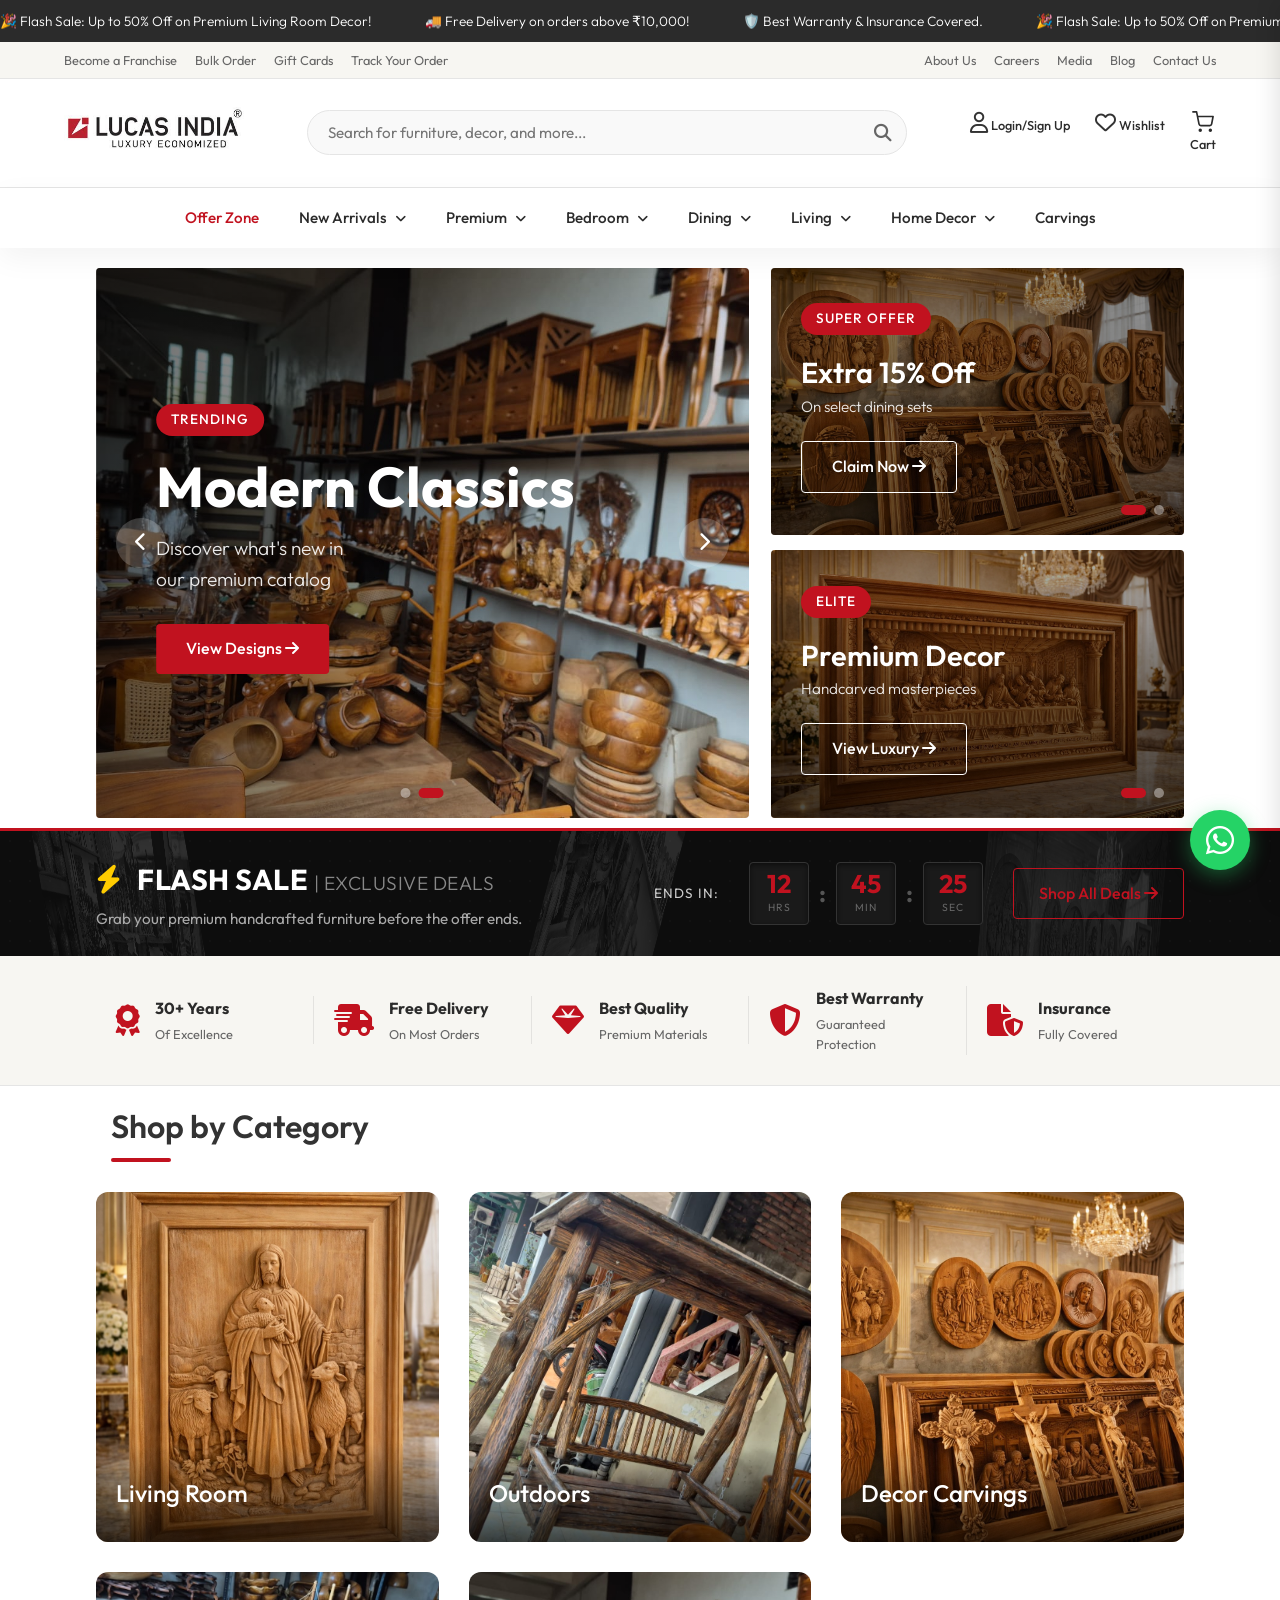
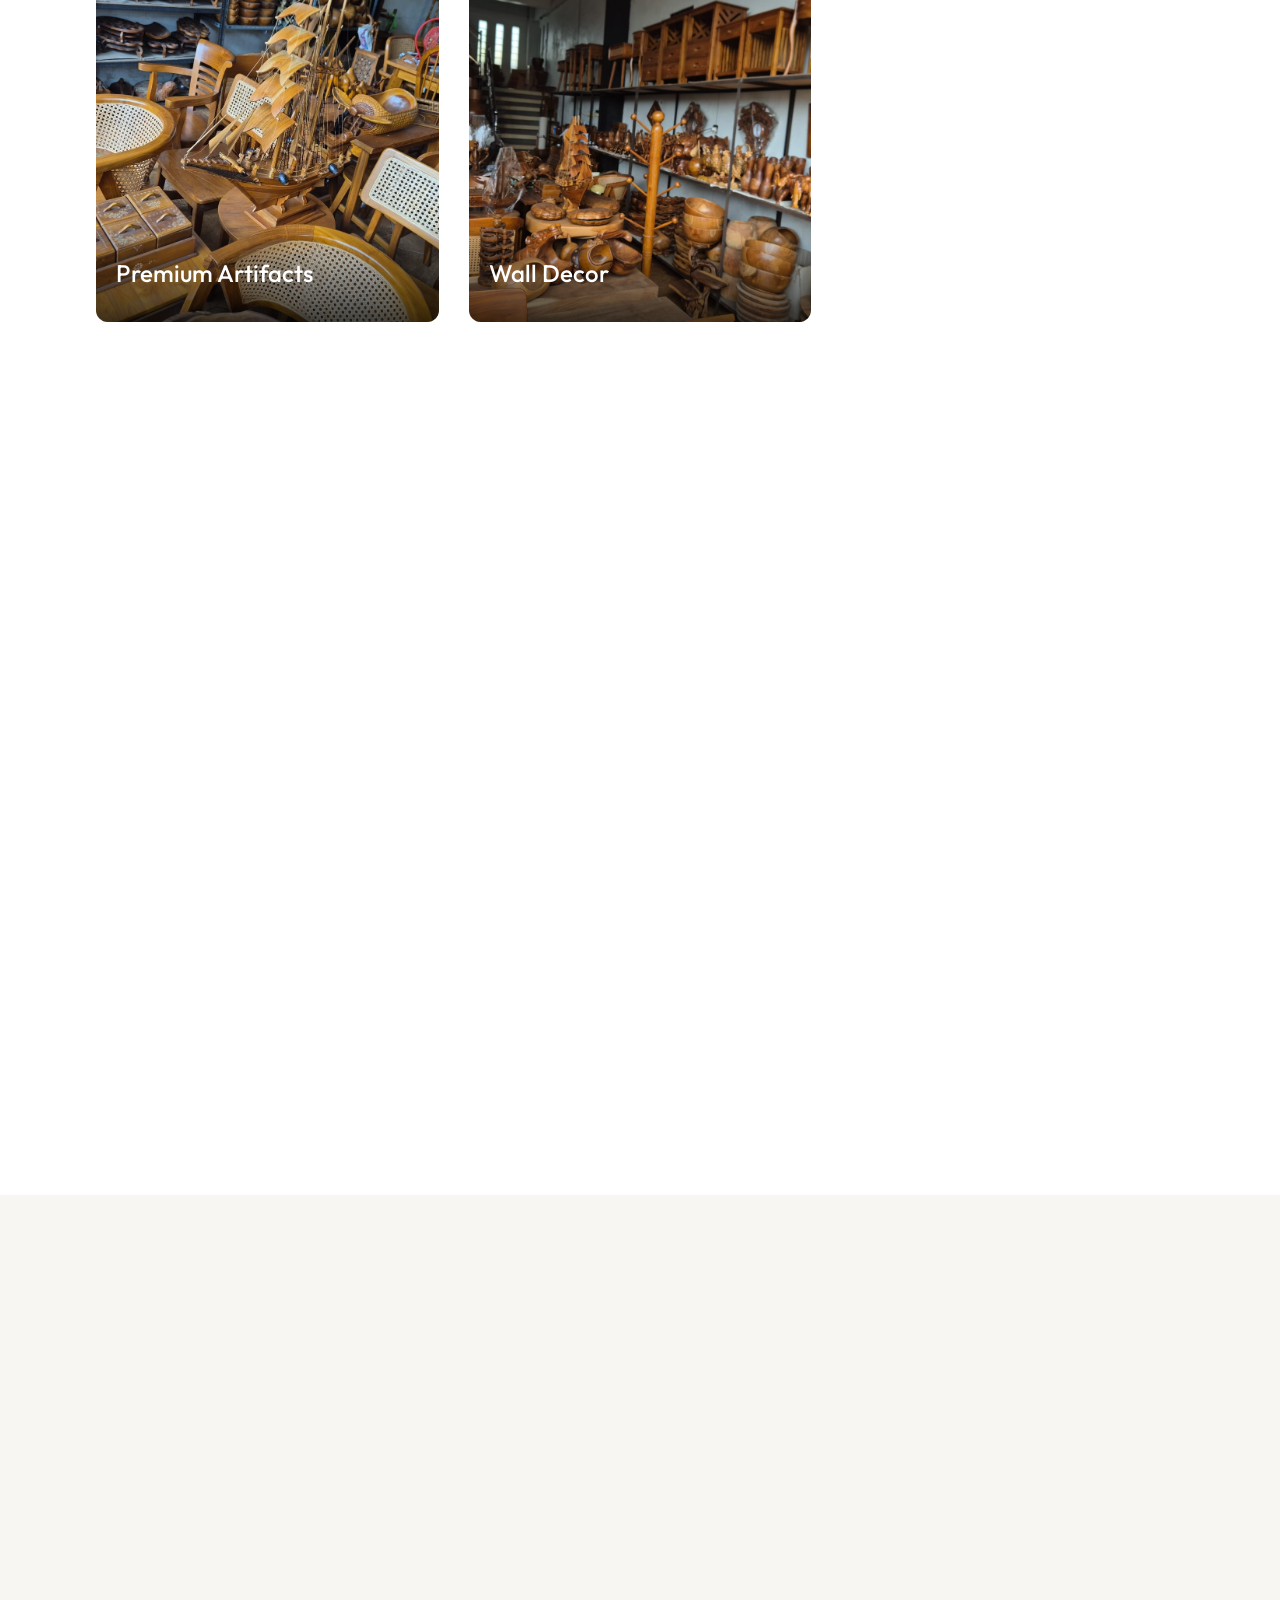
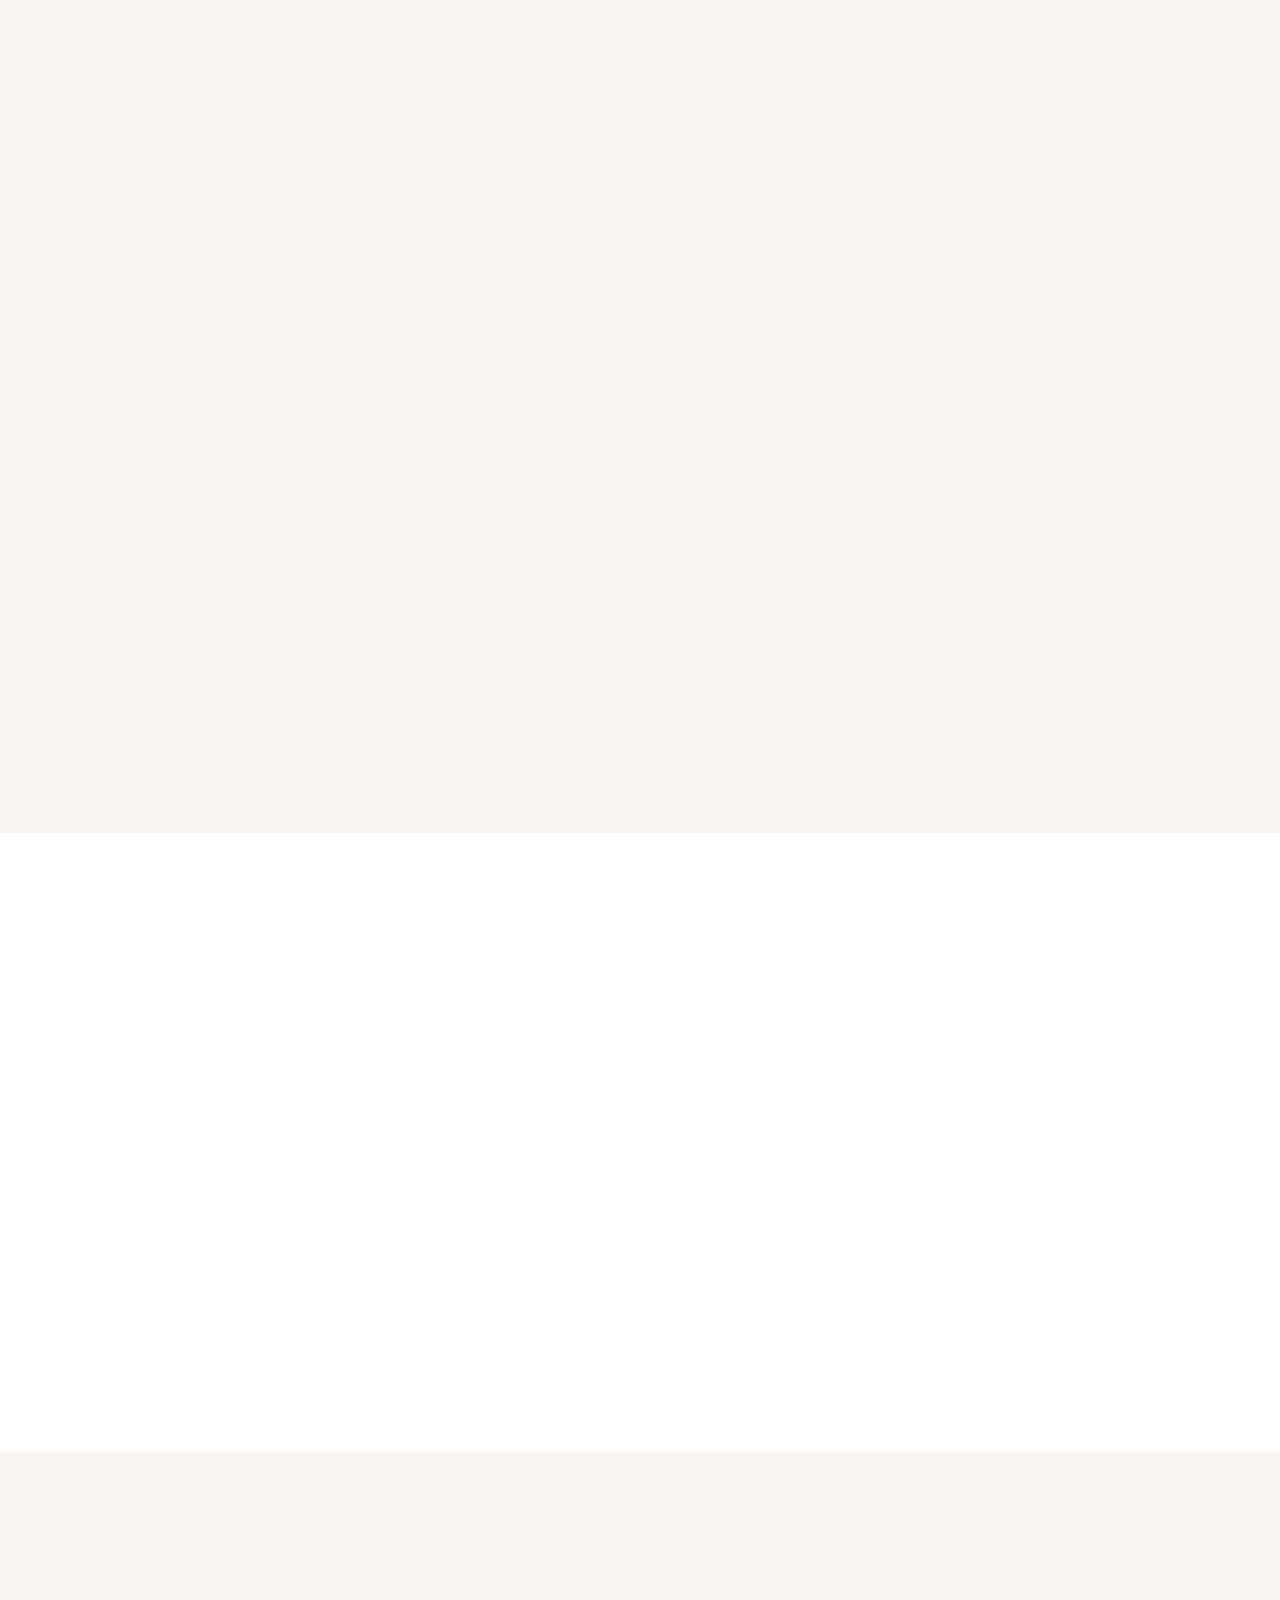
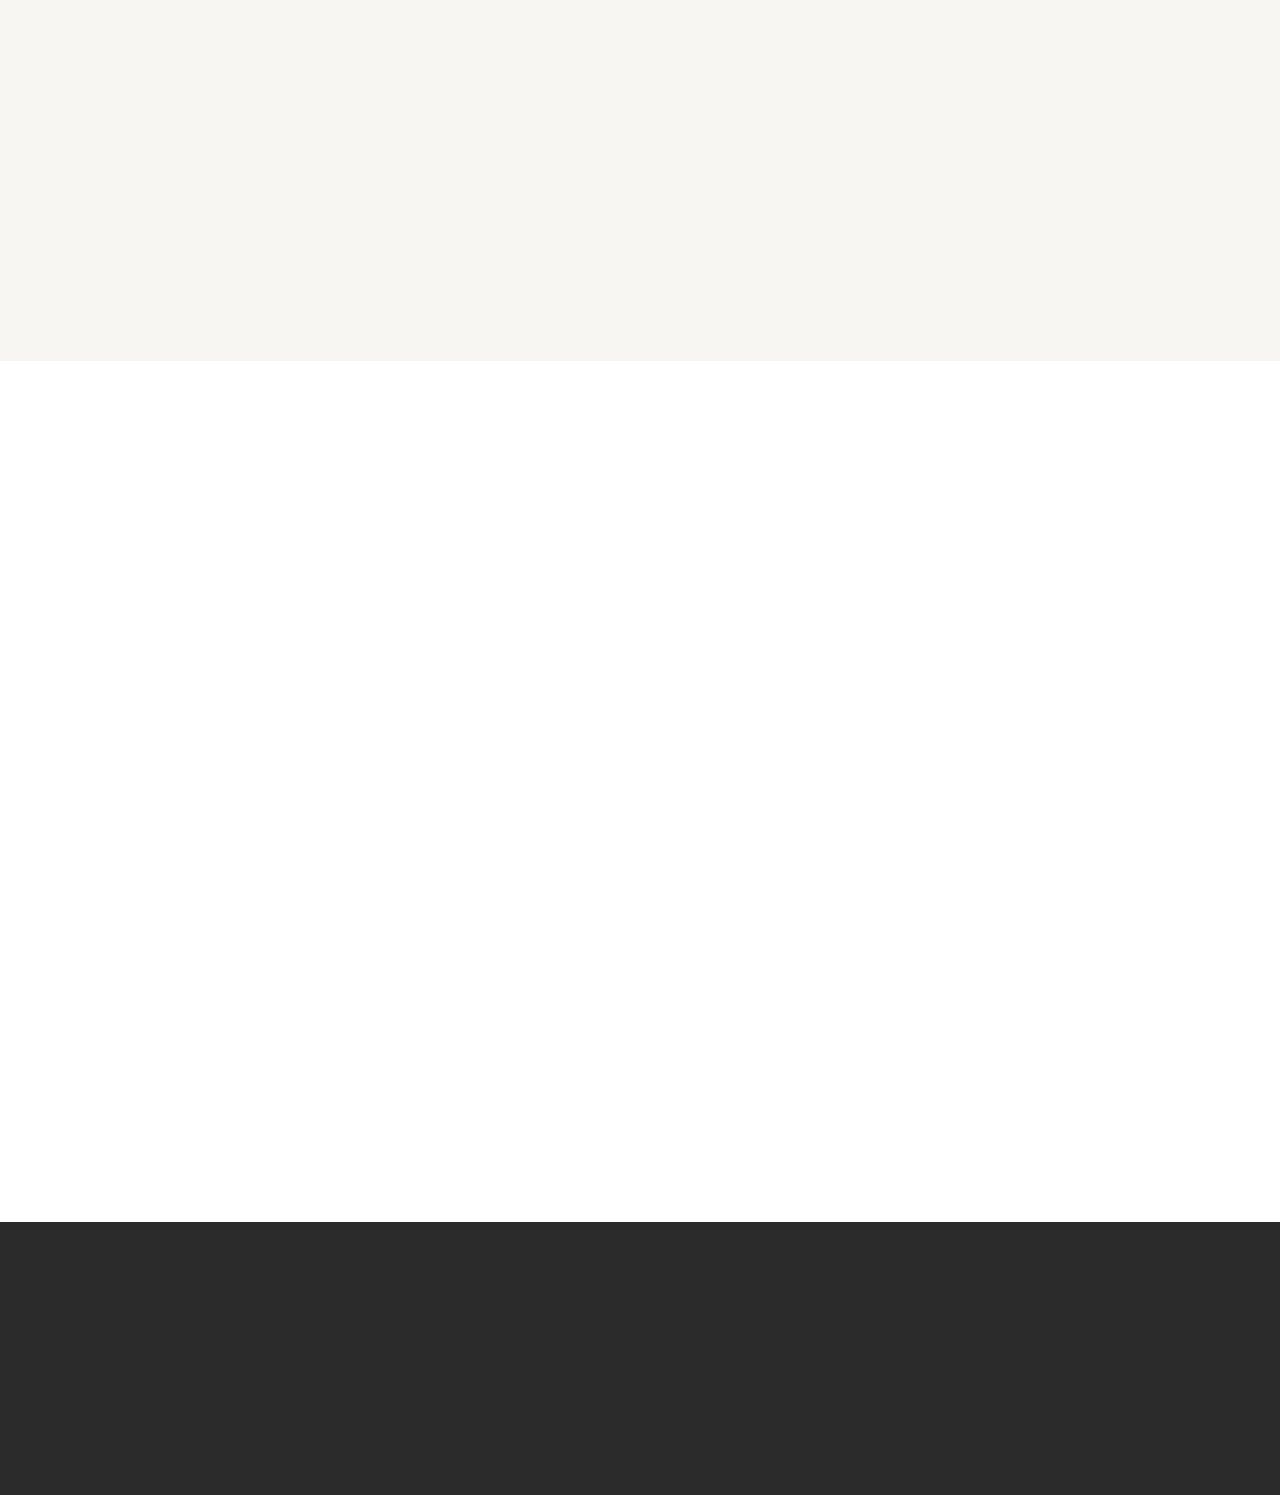
==== commit b0768739: "Enhance Testimonials section with carousel and auto-sliding metrics" ====
--- a/index.html
+++ b/index.html
@@ -75,7 +75,7 @@
                 <a href="wishlist.html" class="action-item desktop-only"><i class="fa-regular fa-heart"></i> <span>Wishlist</span></a>
                 <a href="#" class="action-item cart-icon" id="cartBtn">
                     <svg class="cart-svg" xmlns="http://www.w3.org/2000/svg" viewBox="0 0 24 24" fill="none" stroke="currentColor" stroke-width="1.8" stroke-linecap="round" stroke-linejoin="round" width="22" height="22"><circle cx="9" cy="21" r="1"/><circle cx="20" cy="21" r="1"/><path d="M1 1h4l2.68 13.39a2 2 0 0 0 2 1.61h9.72a2 2 0 0 0 2-1.61L23 6H6"/></svg>
-                    <span class="badge">2</span>
+                    <span class="cart-badge">0</span>
                     <span class="desktop-only">Cart</span>
                 </a>
             </div>
@@ -369,31 +369,27 @@
     <section class="category-showcase section-padding">
         <div class="container container-extra-wide">
             <h2 class="section-title" style="margin-left: 15px;">Shop by Category</h2>
-            <div class="carousel-wrapper">
-                <button class="carousel-arrow prev" onclick="scrollCarousel(this, -350)"><i class="fa-solid fa-chevron-left"></i></button>
-                <button class="carousel-arrow next" onclick="scrollCarousel(this, 350)"><i class="fa-solid fa-chevron-right"></i></button>
-                <div class="category-grid">
-                    <a href="products.html" class="category-card">
-                        <img width="400" height="400" decoding="async" loading="lazy" src="images/WhatsApp Image 2026-03-26 at 21.16.25.jpeg" alt="Living Room">
-                        <div class="cat-overlay"><h3>Living Room</h3></div>
-                    </a>
-                    <a href="products.html" class="category-card">
-                        <img width="400" height="400" decoding="async" loading="lazy" src="images/WhatsApp Image 2026-03-26 at 21.15.35.jpeg" alt="Outdoors">
-                        <div class="cat-overlay"><h3>Outdoors</h3></div>
-                    </a>
-                    <a href="products.html" class="category-card">
-                        <img width="400" height="400" decoding="async" loading="lazy" src="images/WhatsApp Image 2026-03-26 at 21.16.21.jpeg" alt="Decor Carvings">
-                        <div class="cat-overlay"><h3>Decor Carvings</h3></div>
-                    </a>
-                    <a href="products.html" class="category-card">
-                        <img width="400" height="400" decoding="async" loading="lazy" src="images/WhatsApp Image 2026-03-26 at 21.15.49.jpeg" alt="Premium Artifacts">
-                        <div class="cat-overlay"><h3>Premium Artifacts</h3></div>
-                    </a>
-                    <a href="products.html" class="category-card">
-                        <img width="400" height="400" decoding="async" loading="lazy" src="images/WhatsApp Image 2026-03-26 at 21.16.11.jpeg" alt="Wall Decor">
-                        <div class="cat-overlay"><h3>Wall Decor</h3></div>
-                    </a>
-                </div>
+            <div class="category-grid">
+                <a href="products.html" class="category-card">
+                    <img width="400" height="400" decoding="async" loading="lazy" src="images/WhatsApp Image 2026-03-26 at 21.16.25.jpeg" alt="Living Room">
+                    <div class="cat-overlay"><h3>Living Room</h3></div>
+                </a>
+                <a href="products.html" class="category-card">
+                    <img width="400" height="400" decoding="async" loading="lazy" src="images/WhatsApp Image 2026-03-26 at 21.15.35.jpeg" alt="Outdoors">
+                    <div class="cat-overlay"><h3>Outdoors</h3></div>
+                </a>
+                <a href="products.html" class="category-card">
+                    <img width="400" height="400" decoding="async" loading="lazy" src="images/WhatsApp Image 2026-03-26 at 21.16.21.jpeg" alt="Decor Carvings">
+                    <div class="cat-overlay"><h3>Decor Carvings</h3></div>
+                </a>
+                <a href="products.html" class="category-card">
+                    <img width="400" height="400" decoding="async" loading="lazy" src="images/WhatsApp Image 2026-03-26 at 21.15.49.jpeg" alt="Premium Artifacts">
+                    <div class="cat-overlay"><h3>Premium Artifacts</h3></div>
+                </a>
+                <a href="products.html" class="category-card">
+                    <img width="400" height="400" decoding="async" loading="lazy" src="images/WhatsApp Image 2026-03-26 at 21.16.11.jpeg" alt="Wall Decor">
+                    <div class="cat-overlay"><h3>Wall Decor</h3></div>
+                </a>
             </div>
         </div>
     </section>
@@ -410,11 +406,15 @@
                 <button class="carousel-arrow next" onclick="scrollCarousel(this, 320)"><i class="fa-solid fa-chevron-right"></i></button>
                 <div class="product-carousel-track">
                     <!-- Product 1 -->
-                    <div class="product-card">
+                    <div class="product-card" onclick="window.location='product.html'" style="cursor:pointer;">
                         <div class="product-img">
                             <span class="badge sale">Offer</span>
                             <img width="400" height="400" decoding="async" loading="lazy" src="images/WhatsApp Image 2026-03-26 at 21.15.52.jpeg" alt="Handcrafted Vases">
-                            <div class="product-actions"><button class="action-btn"><i class="fa-regular fa-heart"></i></button><button class="action-btn cart-btn"><i class="fa-solid fa-cart-plus"></i></button> <button class="quick-view-btn" onclick="QuickView.open({name:'Premium Product', price:'₹10,000', img:'logo.jpeg'})" title="Quick View"><i class="fa-regular fa-eye"></i></button> </div>
+                            <div class="product-actions">
+                                <button class="action-btn" onclick="event.stopPropagation()"><i class="fa-regular fa-heart"></i></button>
+                                <button class="action-btn cart-btn" onclick="event.stopPropagation(); LucasCart.add({id:1, name:'Royal Teak Sofa Set', price:12499, img:'images/WhatsApp Image 2026-03-26 at 21.15.52.jpeg'})"><i class="fa-solid fa-cart-plus"></i></button> 
+                                <button class="quick-view-btn" onclick="event.stopPropagation(); QuickView.open({id:1, name:'Royal Teak Sofa Set', price:'₹12,499', img:'images/WhatsApp Image 2026-03-26 at 21.15.52.jpeg', cat:'Home Decor'})" title="Quick View"><i class="fa-regular fa-eye"></i></button> 
+                            </div>
                         </div>
                         <div class="product-info">
                             <span class="category">Home Decor</span>
@@ -424,11 +424,15 @@
                         </div>
                     </div>
                     <!-- Product 2 -->
-                    <div class="product-card">
+                    <div class="product-card" onclick="window.location='product.html'" style="cursor:pointer;">
                         <div class="product-img">
                             <span class="badge premium">Premium</span>
                             <img width="400" height="400" decoding="async" loading="lazy" src="images/WhatsApp Image 2026-03-26 at 21.15.53.jpeg" alt="Wooden Deer Sculptures">
-                            <div class="product-actions"><button class="action-btn"><i class="fa-regular fa-heart"></i></button><button class="action-btn cart-btn"><i class="fa-solid fa-cart-plus"></i></button> <button class="quick-view-btn" onclick="QuickView.open({name:'Premium Product', price:'₹10,000', img:'logo.jpeg'})" title="Quick View"><i class="fa-regular fa-eye"></i></button> </div>
+                            <div class="product-actions">
+                                <button class="action-btn" onclick="event.stopPropagation()"><i class="fa-regular fa-heart"></i></button>
+                                <button class="action-btn cart-btn" onclick="event.stopPropagation(); LucasCart.add({id:2, name:'Exotic Carved Wall Panel', price:28999, img:'images/WhatsApp Image 2026-03-26 at 21.15.53.jpeg'})"><i class="fa-solid fa-cart-plus"></i></button> 
+                                <button class="quick-view-btn" onclick="event.stopPropagation(); QuickView.open({id:2, name:'Exotic Carved Wall Panel', price:'₹28,999', img:'images/WhatsApp Image 2026-03-26 at 21.15.53.jpeg', cat:'Carvings'})" title="Quick View"><i class="fa-regular fa-eye"></i></button> 
+                            </div>
                         </div>
                         <div class="product-info">
                             <span class="category">Carvings</span>
@@ -438,10 +442,14 @@
                         </div>
                     </div>
                     <!-- Product 3 -->
-                    <div class="product-card">
+                    <div class="product-card" onclick="window.location='product.html'" style="cursor:pointer;">
                         <div class="product-img">
                             <img width="400" height="400" decoding="async" loading="lazy" src="images/WhatsApp Image 2026-03-26 at 21.16.11.jpeg" alt="Wood Carving Art">
-                            <div class="product-actions"><button class="action-btn"><i class="fa-regular fa-heart"></i></button><button class="action-btn cart-btn"><i class="fa-solid fa-cart-plus"></i></button> <button class="quick-view-btn" onclick="QuickView.open({name:'Premium Product', price:'₹10,000', img:'logo.jpeg'})" title="Quick View"><i class="fa-regular fa-eye"></i></button> </div>
+                            <div class="product-actions">
+                                <button class="action-btn" onclick="event.stopPropagation()"><i class="fa-regular fa-heart"></i></button>
+                                <button class="action-btn cart-btn" onclick="event.stopPropagation(); LucasCart.add({id:3, name:'Intricate Wall Carving Art', price:18500, img:'images/WhatsApp Image 2026-03-26 at 21.16.11.jpeg'})"><i class="fa-solid fa-cart-plus"></i></button> 
+                                <button class="quick-view-btn" onclick="event.stopPropagation(); QuickView.open({id:3, name:'Intricate Wall Carving Art', price:'₹18,500', img:'images/WhatsApp Image 2026-03-26 at 21.16.11.jpeg', cat:'Wall Decor'})" title="Quick View"><i class="fa-regular fa-eye"></i></button> 
+                            </div>
                         </div>
                         <div class="product-info">
                             <span class="category">Wall Decor</span>
@@ -455,7 +463,11 @@
                         <div class="product-img">
                             <span class="badge new">New</span>
                             <img width="400" height="400" decoding="async" src="images/WhatsApp Image 2026-03-26 at 21.16.13.jpeg" alt="Decorative Table" loading="lazy">
-                            <div class="product-actions"><button class="action-btn"><i class="fa-regular fa-heart"></i></button><button class="action-btn cart-btn"><i class="fa-solid fa-cart-plus"></i></button> <button class="quick-view-btn" onclick="QuickView.open({name:'Premium Product', price:'₹10,000', img:'logo.jpeg'})" title="Quick View"><i class="fa-regular fa-eye"></i></button> </div>
+                            <div class="product-actions">
+                                <button class="action-btn" onclick="event.stopPropagation()"><i class="fa-regular fa-heart"></i></button>
+                                <button class="action-btn cart-btn" onclick="event.stopPropagation(); LucasCart.add({id:4, name:'Premium Carved Chair', price:18000, img:'images/WhatsApp Image 2026-03-26 at 21.16.20.jpeg'})"><i class="fa-solid fa-cart-plus"></i></button>
+                                <button class="quick-view-btn" onclick="event.stopPropagation(); QuickView.open({id:4, name:'Premium Carved Chair', price:'₹18,000', img:'images/WhatsApp Image 2026-03-26 at 21.16.20.jpeg', cat:'Furniture'})" title="Quick View"><i class="fa-regular fa-eye"></i></button>
+                            </div>
                         </div>
                         <div class="product-info">
                             <span class="category">Living Area</span>
@@ -469,7 +481,11 @@
                         <div class="product-img">
                             <span class="badge sale">Offer</span>
                             <img width="400" height="400" decoding="async" src="images/WhatsApp Image 2026-03-26 at 21.16.17.jpeg" alt="Carved Figurine" loading="lazy">
-                            <div class="product-actions"><button class="action-btn"><i class="fa-regular fa-heart"></i></button><button class="action-btn cart-btn"><i class="fa-solid fa-cart-plus"></i></button> <button class="quick-view-btn" onclick="QuickView.open({name:'Premium Product', price:'₹10,000', img:'logo.jpeg'})" title="Quick View"><i class="fa-regular fa-eye"></i></button> </div>
+                            <div class="product-actions">
+                                <button class="action-btn" onclick="event.stopPropagation()"><i class="fa-regular fa-heart"></i></button>
+                                <button class="action-btn cart-btn" onclick="event.stopPropagation(); LucasCart.add({id:5, name:'Antique Door Handle', price:4500, img:'images/WhatsApp Image 2026-03-26 at 21.15.55.jpeg'})"><i class="fa-solid fa-cart-plus"></i></button>
+                                <button class="quick-view-btn" onclick="event.stopPropagation(); QuickView.open({id:5, name:'Antique Door Handle', price:'₹4,500', img:'images/WhatsApp Image 2026-03-26 at 21.15.55.jpeg', cat:'Hardware'})" title="Quick View"><i class="fa-regular fa-eye"></i></button>
+                            </div>
                         </div>
                         <div class="product-info">
                             <span class="category">Sculptures</span>
@@ -482,7 +498,11 @@
                     <div class="product-card">
                         <div class="product-img">
                             <img width="400" height="400" decoding="async" src="images/WhatsApp Image 2026-03-26 at 21.16.22.jpeg" alt="Wooden Bowl Set" loading="lazy">
-                            <div class="product-actions"><button class="action-btn"><i class="fa-regular fa-heart"></i></button><button class="action-btn cart-btn"><i class="fa-solid fa-cart-plus"></i></button> <button class="quick-view-btn" onclick="QuickView.open({name:'Premium Product', price:'₹10,000', img:'logo.jpeg'})" title="Quick View"><i class="fa-regular fa-eye"></i></button> </div>
+                            <div class="product-actions">
+                                <button class="action-btn" onclick="event.stopPropagation()"><i class="fa-regular fa-heart"></i></button>
+                                <button class="action-btn cart-btn" onclick="event.stopPropagation(); LucasCart.add({id:6, name:'Luxury Sofa Set', price:85000, img:'images/WhatsApp Image 2026-03-26 at 21.16.25.jpeg'})"><i class="fa-solid fa-cart-plus"></i></button>
+                                <button class="quick-view-btn" onclick="event.stopPropagation(); QuickView.open({id:6, name:'Luxury Sofa Set', price:'₹85,000', img:'images/WhatsApp Image 2026-03-26 at 21.16.25.jpeg', cat:'Living Room'})" title="Quick View"><i class="fa-regular fa-eye"></i></button>
+                            </div>
                         </div>
                         <div class="product-info">
                             <span class="category">Kitchen</span>
@@ -508,11 +528,15 @@
                 <button class="carousel-arrow next" onclick="scrollCarousel(this, 320)"><i class="fa-solid fa-chevron-right"></i></button>
                 <div class="product-carousel-track">
                     <!-- Product 1 -->
-                    <div class="product-card">
+                    <div class="product-card" onclick="window.location='product.html'" style="cursor:pointer;">
                         <div class="product-img">
                             <span class="badge sale">Offer</span>
                             <img width="400" height="400" decoding="async" loading="lazy" src="images/WhatsApp Image 2026-03-26 at 21.15.52.jpeg" alt="Handcrafted Vases">
-                            <div class="product-actions"><button class="action-btn"><i class="fa-regular fa-heart"></i></button><button class="action-btn cart-btn"><i class="fa-solid fa-cart-plus"></i></button> <button class="quick-view-btn" onclick="QuickView.open({name:'Premium Product', price:'₹10,000', img:'logo.jpeg'})" title="Quick View"><i class="fa-regular fa-eye"></i></button> </div>
+                            <div class="product-actions">
+                                <button class="action-btn" onclick="event.stopPropagation()"><i class="fa-regular fa-heart"></i></button>
+                                <button class="action-btn cart-btn" onclick="event.stopPropagation(); LucasCart.add({id:1, name:'Handcrafted Teak Vases Set', price:12499, img:'images/WhatsApp Image 2026-03-26 at 21.15.52.jpeg'})"><i class="fa-solid fa-cart-plus"></i></button> 
+                                <button class="quick-view-btn" onclick="event.stopPropagation(); QuickView.open({id:1, name:'Handcrafted Teak Vases Set', price:'₹12,499', img:'images/WhatsApp Image 2026-03-26 at 21.15.52.jpeg', cat:'Home Decor'})" title="Quick View"><i class="fa-regular fa-eye"></i></button> 
+                            </div>
                         </div>
                         <div class="product-info">
                             <span class="category">Home Decor</span>
@@ -522,11 +546,15 @@
                         </div>
                     </div>
                     <!-- Product 2 -->
-                    <div class="product-card">
+                    <div class="product-card" onclick="window.location='product.html'" style="cursor:pointer;">
                         <div class="product-img">
                             <span class="badge premium">Premium</span>
                             <img width="400" height="400" decoding="async" loading="lazy" src="images/WhatsApp Image 2026-03-26 at 21.15.53.jpeg" alt="Wooden Deer Sculptures">
-                            <div class="product-actions"><button class="action-btn"><i class="fa-regular fa-heart"></i></button><button class="action-btn cart-btn"><i class="fa-solid fa-cart-plus"></i></button> <button class="quick-view-btn" onclick="QuickView.open({name:'Premium Product', price:'₹10,000', img:'logo.jpeg'})" title="Quick View"><i class="fa-regular fa-eye"></i></button> </div>
+                            <div class="product-actions">
+                                <button class="action-btn" onclick="event.stopPropagation()"><i class="fa-regular fa-heart"></i></button>
+                                <button class="action-btn cart-btn" onclick="event.stopPropagation(); LucasCart.add({id:2, name:'Luxury Wooden Deer', price:28999, img:'images/WhatsApp Image 2026-03-26 at 21.15.53.jpeg'})"><i class="fa-solid fa-cart-plus"></i></button> 
+                                <button class="quick-view-btn" onclick="event.stopPropagation(); QuickView.open({id:2, name:'Luxury Wooden Deer', price:'₹28,999', img:'images/WhatsApp Image 2026-03-26 at 21.15.53.jpeg', cat:'Carvings'})" title="Quick View"><i class="fa-regular fa-eye"></i></button> 
+                            </div>
                         </div>
                         <div class="product-info">
                             <span class="category">Carvings</span>
@@ -536,10 +564,14 @@
                         </div>
                     </div>
                     <!-- Product 3 -->
-                    <div class="product-card">
+                    <div class="product-card" onclick="window.location='product.html'" style="cursor:pointer;">
                         <div class="product-img">
                             <img width="400" height="400" decoding="async" loading="lazy" src="images/WhatsApp Image 2026-03-26 at 21.16.11.jpeg" alt="Wood Carving Art">
-                            <div class="product-actions"><button class="action-btn"><i class="fa-regular fa-heart"></i></button><button class="action-btn cart-btn"><i class="fa-solid fa-cart-plus"></i></button> <button class="quick-view-btn" onclick="QuickView.open({name:'Premium Product', price:'₹10,000', img:'logo.jpeg'})" title="Quick View"><i class="fa-regular fa-eye"></i></button> </div>
+                            <div class="product-actions">
+                                <button class="action-btn" onclick="event.stopPropagation()"><i class="fa-regular fa-heart"></i></button>
+                                <button class="action-btn cart-btn" onclick="event.stopPropagation(); LucasCart.add({id:3, name:'Intricate Wall Carving Art', price:18500, img:'images/WhatsApp Image 2026-03-26 at 21.16.11.jpeg'})"><i class="fa-solid fa-cart-plus"></i></button> 
+                                <button class="quick-view-btn" onclick="event.stopPropagation(); QuickView.open({id:3, name:'Intricate Wall Carving Art', price:'₹18,500', img:'images/WhatsApp Image 2026-03-26 at 21.16.11.jpeg', cat:'Wall Decor'})" title="Quick View"><i class="fa-regular fa-eye"></i></button> 
+                            </div>
                         </div>
                         <div class="product-info">
                             <span class="category">Wall Decor</span>
@@ -549,11 +581,15 @@
                         </div>
                     </div>
                     <!-- Product 4 -->
-                    <div class="product-card">
+                    <div class="product-card" onclick="window.location='product.html'" style="cursor:pointer;">
                         <div class="product-img">
                             <span class="badge new">New</span>
                             <img width="400" height="400" decoding="async" src="images/WhatsApp Image 2026-03-26 at 21.16.13.jpeg" alt="Decorative Table" loading="lazy">
-                            <div class="product-actions"><button class="action-btn"><i class="fa-regular fa-heart"></i></button><button class="action-btn cart-btn"><i class="fa-solid fa-cart-plus"></i></button> <button class="quick-view-btn" onclick="QuickView.open({name:'Premium Product', price:'₹10,000', img:'logo.jpeg'})" title="Quick View"><i class="fa-regular fa-eye"></i></button> </div>
+                            <div class="product-actions">
+                                <button class="action-btn" onclick="event.stopPropagation()"><i class="fa-regular fa-heart"></i></button>
+                                <button class="action-btn cart-btn" onclick="event.stopPropagation(); LucasCart.add({id:4, name:'Rustic Wooden Table', price:45000, img:'images/WhatsApp Image 2026-03-26 at 21.16.13.jpeg'})"><i class="fa-solid fa-cart-plus"></i></button> 
+                                <button class="quick-view-btn" onclick="event.stopPropagation(); QuickView.open({id:4, name:'Rustic Wooden Table', price:'₹45,000', img:'images/WhatsApp Image 2026-03-26 at 21.16.13.jpeg', cat:'Living Area'})" title="Quick View"><i class="fa-regular fa-eye"></i></button> 
+                            </div>
                         </div>
                         <div class="product-info">
                             <span class="category">Living Area</span>
@@ -563,11 +599,15 @@
                         </div>
                     </div>
                     <!-- Product 5 -->
-                    <div class="product-card">
+                    <div class="product-card" onclick="window.location='product.html'" style="cursor:pointer;">
                         <div class="product-img">
                             <span class="badge sale">Offer</span>
                             <img width="400" height="400" decoding="async" src="images/WhatsApp Image 2026-03-26 at 21.16.17.jpeg" alt="Carved Figurine" loading="lazy">
-                            <div class="product-actions"><button class="action-btn"><i class="fa-regular fa-heart"></i></button><button class="action-btn cart-btn"><i class="fa-solid fa-cart-plus"></i></button> <button class="quick-view-btn" onclick="QuickView.open({name:'Premium Product', price:'₹10,000', img:'logo.jpeg'})" title="Quick View"><i class="fa-regular fa-eye"></i></button> </div>
+                            <div class="product-actions">
+                                <button class="action-btn" onclick="event.stopPropagation()"><i class="fa-regular fa-heart"></i></button>
+                                <button class="action-btn cart-btn" onclick="event.stopPropagation(); LucasCart.add({id:8, name:'Hand-Carved Figurine', price:9500, img:'images/WhatsApp Image 2026-03-26 at 21.16.17.jpeg'})"><i class="fa-solid fa-cart-plus"></i></button> 
+                                <button class="quick-view-btn" onclick="event.stopPropagation(); QuickView.open({id:8, name:'Hand-Carved Figurine', price:'₹9,500', img:'images/WhatsApp Image 2026-03-26 at 21.16.17.jpeg', cat:'Sculptures'})" title="Quick View"><i class="fa-regular fa-eye"></i></button> 
+                            </div>
                         </div>
                         <div class="product-info">
                             <span class="category">Sculptures</span>
@@ -577,10 +617,14 @@
                         </div>
                     </div>
                     <!-- Product 6 -->
-                    <div class="product-card">
+                    <div class="product-card" onclick="window.location='product.html'" style="cursor:pointer;">
                         <div class="product-img">
                             <img width="400" height="400" decoding="async" src="images/WhatsApp Image 2026-03-26 at 21.16.22.jpeg" alt="Wooden Bowl Set" loading="lazy">
-                            <div class="product-actions"><button class="action-btn"><i class="fa-regular fa-heart"></i></button><button class="action-btn cart-btn"><i class="fa-solid fa-cart-plus"></i></button> <button class="quick-view-btn" onclick="QuickView.open({name:'Premium Product', price:'₹10,000', img:'logo.jpeg'})" title="Quick View"><i class="fa-regular fa-eye"></i></button> </div>
+                            <div class="product-actions">
+                                <button class="action-btn" onclick="event.stopPropagation()"><i class="fa-regular fa-heart"></i></button>
+                                <button class="action-btn cart-btn" onclick="event.stopPropagation(); LucasCart.add({id:9, name:'Artisan Wooden Bowl Set', price:7200, img:'images/WhatsApp Image 2026-03-26 at 21.16.22.jpeg'})"><i class="fa-solid fa-cart-plus"></i></button> 
+                                <button class="quick-view-btn" onclick="event.stopPropagation(); QuickView.open({id:9, name:'Artisan Wooden Bowl Set', price:'₹7,200', img:'images/WhatsApp Image 2026-03-26 at 21.16.22.jpeg', cat:'Kitchen'})" title="Quick View"><i class="fa-regular fa-eye"></i></button> 
+                            </div>
                         </div>
                         <div class="product-info">
                             <span class="category">Kitchen</span>
@@ -605,10 +649,14 @@
                 <button class="carousel-arrow prev" onclick="scrollCarousel(this, -320)"><i class="fa-solid fa-chevron-left"></i></button>
                 <button class="carousel-arrow next" onclick="scrollCarousel(this, 320)"><i class="fa-solid fa-chevron-right"></i></button>
                 <div class="product-carousel-track">
-                    <div class="product-card">
+                    <div class="product-card" onclick="window.location='product.html'" style="cursor:pointer;">
                         <div class="product-img">
                             <img width="400" height="400" decoding="async" loading="lazy" src="images/WhatsApp Image 2026-03-26 at 21.16.25.jpeg" alt="Sofaset">
-                            <div class="product-actions"><button class="action-btn"><i class="fa-regular fa-heart"></i></button><button class="action-btn cart-btn"><i class="fa-solid fa-cart-plus"></i></button> <button class="quick-view-btn" onclick="QuickView.open({name:'Premium Product', price:'₹10,000', img:'logo.jpeg'})" title="Quick View"><i class="fa-regular fa-eye"></i></button> </div>
+                            <div class="product-actions">
+                                <button class="action-btn" onclick="event.stopPropagation()"><i class="fa-regular fa-heart"></i></button>
+                                <button class="action-btn cart-btn" onclick="event.stopPropagation(); LucasCart.add({id:7, name:'Classic Velvet Couch', price:35000, img:'images/WhatsApp Image 2026-03-26 at 21.16.25.jpeg'})"><i class="fa-solid fa-cart-plus"></i></button> 
+                                <button class="quick-view-btn" onclick="event.stopPropagation(); QuickView.open({id:7, name:'Classic Velvet Couch', price:'₹35,000', img:'images/WhatsApp Image 2026-03-26 at 21.16.25.jpeg', cat:'Living Room'})" title="Quick View"><i class="fa-regular fa-eye"></i></button> 
+                            </div>
                         </div>
                         <div class="product-info">
                             <span class="category">Living Room</span>
@@ -618,11 +666,15 @@
                         </div>
                     </div>
                     <!-- Duplicate standard products for visual fill -->
-                    <div class="product-card">
+                    <div class="product-card" onclick="window.location='product.html'" style="cursor:pointer;">
                         <div class="product-img">
                             <span class="badge premium">Premium</span>
                             <img width="400" height="400" decoding="async" loading="lazy" src="images/WhatsApp Image 2026-03-26 at 21.15.53.jpeg" alt="Wooden Deer Sculptures">
-                            <div class="product-actions"><button class="action-btn"><i class="fa-regular fa-heart"></i></button><button class="action-btn cart-btn"><i class="fa-solid fa-cart-plus"></i></button> <button class="quick-view-btn" onclick="QuickView.open({name:'Premium Product', price:'₹10,000', img:'logo.jpeg'})" title="Quick View"><i class="fa-regular fa-eye"></i></button> </div>
+                            <div class="product-actions">
+                                <button class="action-btn" onclick="event.stopPropagation()"><i class="fa-regular fa-heart"></i></button>
+                                <button class="action-btn cart-btn" onclick="event.stopPropagation(); LucasCart.add({id:2, name:'Luxury Wooden Deer', price:28999, img:'images/WhatsApp Image 2026-03-26 at 21.15.53.jpeg'})"><i class="fa-solid fa-cart-plus"></i></button> 
+                                <button class="quick-view-btn" onclick="event.stopPropagation(); QuickView.open({id:2, name:'Luxury Wooden Deer', price:'₹28,999', img:'images/WhatsApp Image 2026-03-26 at 21.15.53.jpeg', cat:'Carvings'})" title="Quick View"><i class="fa-regular fa-eye"></i></button> 
+                            </div>
                         </div>
                         <div class="product-info">
                             <span class="category">Carvings</span>
@@ -631,10 +683,14 @@
                             <div class="price-container"><span class="price">₹28,999</span></div>
                         </div>
                     </div>
-                    <div class="product-card">
+                    <div class="product-card" onclick="window.location='product.html'" style="cursor:pointer;">
                         <div class="product-img">
                             <img width="400" height="400" decoding="async" loading="lazy" src="images/WhatsApp Image 2026-03-26 at 21.16.11.jpeg" alt="Wood Carving Art">
-                            <div class="product-actions"><button class="action-btn"><i class="fa-regular fa-heart"></i></button><button class="action-btn cart-btn"><i class="fa-solid fa-cart-plus"></i></button> <button class="quick-view-btn" onclick="QuickView.open({name:'Premium Product', price:'₹10,000', img:'logo.jpeg'})" title="Quick View"><i class="fa-regular fa-eye"></i></button> </div>
+                            <div class="product-actions">
+                                <button class="action-btn" onclick="event.stopPropagation()"><i class="fa-regular fa-heart"></i></button>
+                                <button class="action-btn cart-btn" onclick="event.stopPropagation(); LucasCart.add({id:3, name:'Intricate Wall Carving Art', price:18500, img:'images/WhatsApp Image 2026-03-26 at 21.16.11.jpeg'})"><i class="fa-solid fa-cart-plus"></i></button> 
+                                <button class="quick-view-btn" onclick="event.stopPropagation(); QuickView.open({id:3, name:'Intricate Wall Carving Art', price:'₹18,500', img:'images/WhatsApp Image 2026-03-26 at 21.16.11.jpeg', cat:'Wall Decor'})" title="Quick View"><i class="fa-regular fa-eye"></i></button> 
+                            </div>
                         </div>
                         <div class="product-info">
                             <span class="category">Wall Decor</span>
@@ -643,11 +699,15 @@
                             <div class="price-container"><span class="price">₹18,500</span></div>
                         </div>
                     </div>
-                    <div class="product-card">
+                    <div class="product-card" onclick="window.location='product.html'" style="cursor:pointer;">
                         <div class="product-img">
                             <span class="badge new">New</span>
                             <img width="400" height="400" decoding="async" src="images/WhatsApp Image 2026-03-26 at 21.16.13.jpeg" alt="Decorative Table" loading="lazy">
-                            <div class="product-actions"><button class="action-btn"><i class="fa-regular fa-heart"></i></button><button class="action-btn cart-btn"><i class="fa-solid fa-cart-plus"></i></button> <button class="quick-view-btn" onclick="QuickView.open({name:'Premium Product', price:'₹10,000', img:'logo.jpeg'})" title="Quick View"><i class="fa-regular fa-eye"></i></button> </div>
+                            <div class="product-actions">
+                                <button class="action-btn" onclick="event.stopPropagation()"><i class="fa-regular fa-heart"></i></button>
+                                <button class="action-btn cart-btn" onclick="event.stopPropagation(); LucasCart.add({id:4, name:'Rustic Wooden Table', price:45000, img:'images/WhatsApp Image 2026-03-26 at 21.16.13.jpeg'})"><i class="fa-solid fa-cart-plus"></i></button> 
+                                <button class="quick-view-btn" onclick="event.stopPropagation(); QuickView.open({id:4, name:'Rustic Wooden Table', price:'₹45,000', img:'images/WhatsApp Image 2026-03-26 at 21.16.13.jpeg', cat:'Living Area'})" title="Quick View"><i class="fa-regular fa-eye"></i></button> 
+                            </div>
                         </div>
                         <div class="product-info">
                             <span class="category">Living Area</span>
@@ -657,11 +717,15 @@
                         </div>
                     </div>
                     <!-- Extra products from image folder -->
-                    <div class="product-card">
+                    <div class="product-card" onclick="window.location='product.html'" style="cursor:pointer;">
                         <div class="product-img">
                             <span class="badge premium">Premium</span>
                             <img width="400" height="400" decoding="async" src="images/WhatsApp Image 2026-03-26 at 21.16.24.jpeg" alt="Carved Chest" loading="lazy">
-                            <div class="product-actions"><button class="action-btn"><i class="fa-regular fa-heart"></i></button><button class="action-btn cart-btn"><i class="fa-solid fa-cart-plus"></i></button> <button class="quick-view-btn" onclick="QuickView.open({name:'Premium Product', price:'₹10,000', img:'logo.jpeg'})" title="Quick View"><i class="fa-regular fa-eye"></i></button> </div>
+                            <div class="product-actions">
+                                <button class="action-btn" onclick="event.stopPropagation()"><i class="fa-regular fa-heart"></i></button>
+                                <button class="action-btn cart-btn" onclick="event.stopPropagation(); LucasCart.add({id:10, name:'Hand-Carved Wooden Chest', price:38000, img:'images/WhatsApp Image 2026-03-26 at 21.16.24.jpeg'})"><i class="fa-solid fa-cart-plus"></i></button> 
+                                <button class="quick-view-btn" onclick="event.stopPropagation(); QuickView.open({id:10, name:'Hand-Carved Wooden Chest', price:'₹38,000', img:'images/WhatsApp Image 2026-03-26 at 21.16.24.jpeg', cat:'Storage'})" title="Quick View"><i class="fa-regular fa-eye"></i></button> 
+                            </div>
                         </div>
                         <div class="product-info">
                             <span class="category">Storage</span>
@@ -670,11 +734,15 @@
                             <div class="price-container"><span class="price">₹38,000</span></div>
                         </div>
                     </div>
-                    <div class="product-card">
+                    <div class="product-card" onclick="window.location='product.html'" style="cursor:pointer;">
                         <div class="product-img">
                             <span class="badge sale">Offer</span>
                             <img width="400" height="400" decoding="async" src="images/WhatsApp Image 2026-03-26 at 21.16.19.jpeg" alt="Carved Panel" loading="lazy">
-                            <div class="product-actions"><button class="action-btn"><i class="fa-regular fa-heart"></i></button><button class="action-btn cart-btn"><i class="fa-solid fa-cart-plus"></i></button> <button class="quick-view-btn" onclick="QuickView.open({name:'Premium Product', price:'₹10,000', img:'logo.jpeg'})" title="Quick View"><i class="fa-regular fa-eye"></i></button> </div>
+                            <div class="product-actions">
+                                <button class="action-btn" onclick="event.stopPropagation()"><i class="fa-regular fa-heart"></i></button>
+                                <button class="action-btn cart-btn" onclick="event.stopPropagation(); LucasCart.add({id:11, name:'Traditional Carved Panel', price:16000, img:'images/WhatsApp Image 2026-03-26 at 21.16.19.jpeg'})"><i class="fa-solid fa-cart-plus"></i></button> 
+                                <button class="quick-view-btn" onclick="event.stopPropagation(); QuickView.open({id:11, name:'Traditional Carved Panel', price:'₹16,000', img:'images/WhatsApp Image 2026-03-26 at 21.16.19.jpeg', cat:'Wall Art'})" title="Quick View"><i class="fa-regular fa-eye"></i></button> 
+                            </div>
                         </div>
                         <div class="product-info">
                             <span class="category">Wall Art</span>
@@ -699,10 +767,14 @@
                 <button class="carousel-arrow prev" onclick="scrollCarousel(this, -320)"><i class="fa-solid fa-chevron-left"></i></button>
                 <button class="carousel-arrow next" onclick="scrollCarousel(this, 320)"><i class="fa-solid fa-chevron-right"></i></button>
                 <div class="product-carousel-track">
-                    <div class="product-card">
+                    <div class="product-card" onclick="window.location='product.html'" style="cursor:pointer;">
                         <div class="product-img">
                             <img width="400" height="400" decoding="async" loading="lazy" src="images/WhatsApp Image 2026-03-26 at 21.16.21.jpeg" alt="Spiritual">
-                            <div class="product-actions"><button class="action-btn"><i class="fa-regular fa-heart"></i></button><button class="action-btn cart-btn"><i class="fa-solid fa-cart-plus"></i></button> <button class="quick-view-btn" onclick="QuickView.open({name:'Premium Product', price:'₹10,000', img:'logo.jpeg'})" title="Quick View"><i class="fa-regular fa-eye"></i></button> </div>
+                            <div class="product-actions">
+                                <button class="action-btn" onclick="event.stopPropagation()"><i class="fa-regular fa-heart"></i></button>
+                                <button class="action-btn cart-btn" onclick="event.stopPropagation(); LucasCart.add({id:5, name:'Spiritual Collection Set', price:22000, img:'images/WhatsApp Image 2026-03-26 at 21.16.21.jpeg'})"><i class="fa-solid fa-cart-plus"></i></button> 
+                                <button class="quick-view-btn" onclick="event.stopPropagation(); QuickView.open({id:5, name:'Spiritual Collection Set', price:'₹22,000', img:'images/WhatsApp Image 2026-03-26 at 21.16.21.jpeg', cat:'Idols'})" title="Quick View"><i class="fa-regular fa-eye"></i></button> 
+                            </div>
                         </div>
                         <div class="product-info">
                             <span class="category">Idols</span>
@@ -711,11 +783,15 @@
                             <div class="price-container"><span class="price">₹22,000</span></div>
                         </div>
                     </div>
-                    <div class="product-card">
+                    <div class="product-card" onclick="window.location='product.html'" style="cursor:pointer;">
                         <div class="product-img">
                             <span class="badge premium">Premium</span>
                             <img width="400" height="400" decoding="async" loading="lazy" src="images/WhatsApp Image 2026-03-26 at 21.15.35.jpeg" alt="Carved Door">
-                            <div class="product-actions"><button class="action-btn"><i class="fa-regular fa-heart"></i></button><button class="action-btn cart-btn"><i class="fa-solid fa-cart-plus"></i></button> <button class="quick-view-btn" onclick="QuickView.open({name:'Premium Product', price:'₹10,000', img:'logo.jpeg'})" title="Quick View"><i class="fa-regular fa-eye"></i></button> </div>
+                            <div class="product-actions">
+                                <button class="action-btn" onclick="event.stopPropagation()"><i class="fa-regular fa-heart"></i></button>
+                                <button class="action-btn cart-btn" onclick="event.stopPropagation(); LucasCart.add({id:6, name:'Royal Carved Panel', price:65000, img:'images/WhatsApp Image 2026-03-26 at 21.15.35.jpeg'})"><i class="fa-solid fa-cart-plus"></i></button> 
+                                <button class="quick-view-btn" onclick="event.stopPropagation(); QuickView.open({id:6, name:'Royal Carved Panel', price:'₹65,000', img:'images/WhatsApp Image 2026-03-26 at 21.15.35.jpeg', cat:'Exotic Carvings'})" title="Quick View"><i class="fa-regular fa-eye"></i></button> 
+                            </div>
                         </div>
                         <div class="product-info">
                             <span class="category">Exotic Carvings</span>
@@ -724,10 +800,14 @@
                             <div class="price-container"><span class="price">₹65,000</span></div>
                         </div>
                     </div>
-                    <div class="product-card">
+                    <div class="product-card" onclick="window.location='product.html'" style="cursor:pointer;">
                         <div class="product-img">
                             <img width="400" height="400" decoding="async" loading="lazy" src="images/WhatsApp Image 2026-03-26 at 21.15.52.jpeg" alt="Teak Vases">
-                            <div class="product-actions"><button class="action-btn"><i class="fa-regular fa-heart"></i></button><button class="action-btn cart-btn"><i class="fa-solid fa-cart-plus"></i></button> <button class="quick-view-btn" onclick="QuickView.open({name:'Premium Product', price:'₹10,000', img:'logo.jpeg'})" title="Quick View"><i class="fa-regular fa-eye"></i></button> </div>
+                            <div class="product-actions">
+                                <button class="action-btn" onclick="event.stopPropagation()"><i class="fa-regular fa-heart"></i></button>
+                                <button class="action-btn cart-btn" onclick="event.stopPropagation(); LucasCart.add({id:1, name:'Handcrafted Teak Vases Set', price:12499, img:'images/WhatsApp Image 2026-03-26 at 21.15.52.jpeg'})"><i class="fa-solid fa-cart-plus"></i></button> 
+                                <button class="quick-view-btn" onclick="event.stopPropagation(); QuickView.open({id:1, name:'Handcrafted Teak Vases Set', price:'₹12,499', img:'images/WhatsApp Image 2026-03-26 at 21.15.52.jpeg', cat:'Home Decor'})" title="Quick View"><i class="fa-regular fa-eye"></i></button> 
+                            </div>
                         </div>
                         <div class="product-info">
                             <span class="category">Home Decor</span>
@@ -736,11 +816,15 @@
                             <div class="price-container"><span class="price">₹12,499</span></div>
                         </div>
                     </div>
-                    <div class="product-card">
+                    <div class="product-card" onclick="window.location='product.html'" style="cursor:pointer;">
                         <div class="product-img">
                             <span class="badge sale">Offer</span>
                             <img width="400" height="400" decoding="async" loading="lazy" src="images/WhatsApp Image 2026-03-26 at 21.16.11.jpeg" alt="Wall Decor">
-                            <div class="product-actions"><button class="action-btn"><i class="fa-regular fa-heart"></i></button><button class="action-btn cart-btn"><i class="fa-solid fa-cart-plus"></i></button> <button class="quick-view-btn" onclick="QuickView.open({name:'Premium Product', price:'₹10,000', img:'logo.jpeg'})" title="Quick View"><i class="fa-regular fa-eye"></i></button> </div>
+                            <div class="product-actions">
+                                <button class="action-btn" onclick="event.stopPropagation()"><i class="fa-regular fa-heart"></i></button>
+                                <button class="action-btn cart-btn" onclick="event.stopPropagation(); LucasCart.add({id:12, name:'Intricate Wooden Decor', price:15000, img:'images/WhatsApp Image 2026-03-26 at 21.16.11.jpeg'})"><i class="fa-solid fa-cart-plus"></i></button> 
+                                <button class="quick-view-btn" onclick="event.stopPropagation(); QuickView.open({id:12, name:'Intricate Wooden Decor', price:'₹15,000', img:'images/WhatsApp Image 2026-03-26 at 21.16.11.jpeg', cat:'Wall Art'})" title="Quick View"><i class="fa-regular fa-eye"></i></button> 
+                            </div>
                         </div>
                         <div class="product-info">
                             <span class="category">Wall Art</span>
@@ -779,29 +863,85 @@
         <div class="container container-extra-wide">
             <h2 class="section-title" style="margin-left: 15px;">Happy Customers</h2>
             <div class="testi-modern-grid">
-                <div class="testi-stat-block">
-                    <h2>50,000+</h2>
-                    <p>Successfully delivered furniture pieces</p>
-                </div>
-                <div class="testi-modern-card">
-                    <span class="quote-mark">“</span>
-                    <p>The quality of the teak wood dining set I received is absolutely phenomenal. It has completely transformed my dining area.</p>
-                    <div class="testi-author">
-                        <img width="400" height="400" decoding="async" loading="lazy" src="images/pexel-solliefoto-298863.jpg" onerror="this.src='https://randomuser.me/api/portraits/women/44.jpg'" alt="Ananya S.">
-                        <div class="author-details">
-                            <strong>Ananya Sharma</strong>
-                            <span>Mumbai, Maharashtra</span>
-                        </div>
-                    </div>
-                </div>
-                <div class="testi-modern-card">
-                    <span class="quote-mark">“</span>
-                    <p>I booked a design expert to customize a wall carving. They understood my vision perfectly and the final piece is a masterpiece.</p>
-                    <div class="testi-author">
-                        <img width="400" height="400" decoding="async" loading="lazy" src="images/WhatsApp Image 2026-03-26 at 21.16.18 (1).jpeg" onerror="this.src='https://randomuser.me/api/portraits/men/32.jpg'" alt="Rahul M.">
-                        <div class="author-details">
-                            <strong>Rahul Verma</strong>
-                            <span>Bangalore, Karnataka</span>
+                <div class="testi-stat-block" id="testiStatBlock">
+                    <div class="stat-slider">
+                        <div class="stat-item active">
+                            <h2>50,000+</h2>
+                            <p>Successfully delivered furniture pieces</p>
+                        </div>
+                        <div class="stat-item">
+                            <h2>30+</h2>
+                            <p>Years in service & excellence</p>
+                        </div>
+                    </div>
+                </div>
+                
+                <div class="testi-carousel-wrapper carousel-wrapper" style="flex: 1; position: relative; overflow: visible;">
+                    <button class="carousel-arrow prev" onclick="scrollCarousel(this, -480)" style="left: -20px;"><i class="fa-solid fa-chevron-left"></i></button>
+                    <button class="carousel-arrow next" onclick="scrollCarousel(this, 480)" style="right: -20px;"><i class="fa-solid fa-chevron-right"></i></button>
+                    
+                    <div class="testi-carousel-container" style="overflow-x: auto; scroll-behavior: smooth; scrollbar-width: none; -ms-overflow-style: none;">
+                        <div class="testi-slider-wrapper product-carousel-track" style="display: flex; gap: 25px; padding: 10px 0;">
+                            <!-- Card 1 -->
+                            <div class="testi-modern-card" style="flex: 0 0 450px; scroll-snap-align: start;">
+                                <span class="quote-mark">“</span>
+                                <p>The quality of the teak wood dining set I received is absolutely phenomenal. It has completely transformed my dining area.</p>
+                                <div class="testi-author">
+                                    <img width="400" height="400" decoding="async" loading="lazy" src="images/pexel-solliefoto-298863.jpg" onerror="this.src='https://randomuser.me/api/portraits/women/44.jpg'" alt="Ananya S.">
+                                    <div class="author-details">
+                                        <strong>Ananya Sharma</strong>
+                                        <span>Mumbai, Maharashtra</span>
+                                    </div>
+                                </div>
+                            </div>
+                            <!-- Card 2 -->
+                            <div class="testi-modern-card" style="flex: 0 0 450px; scroll-snap-align: start;">
+                                <span class="quote-mark">“</span>
+                                <p>I booked a design expert to customize a wall carving. They understood my vision perfectly and the final piece is a masterpiece.</p>
+                                <div class="testi-author">
+                                    <img width="400" height="400" decoding="async" loading="lazy" src="images/WhatsApp Image 2026-03-26 at 21.16.18 (1).jpeg" onerror="this.src='https://randomuser.me/api/portraits/men/32.jpg'" alt="Rahul M.">
+                                    <div class="author-details">
+                                        <strong>Rahul Verma</strong>
+                                        <span>Bangalore, Karnataka</span>
+                                    </div>
+                                </div>
+                            </div>
+                            <!-- Card 3 -->
+                            <div class="testi-modern-card" style="flex: 0 0 450px; scroll-snap-align: start;">
+                                <span class="quote-mark">“</span>
+                                <p>Lucas India's delivery was prompt and the furniture arrived in perfect condition. Their customer support was extremely helpful throughout the process.</p>
+                                <div class="testi-author">
+                                    <img width="400" height="400" decoding="async" loading="lazy" src="https://randomuser.me/api/portraits/women/65.jpg" alt="Priya K.">
+                                    <div class="author-details">
+                                        <strong>Priya Kapoor</strong>
+                                        <span>Delhi, NCR</span>
+                                    </div>
+                                </div>
+                            </div>
+                            <!-- Card 4 -->
+                            <div class="testi-modern-card" style="flex: 0 0 450px; scroll-snap-align: start;">
+                                <span class="quote-mark">“</span>
+                                <p>The attention to detail in their hand-carved panels is incredible. It's rare to find such authentic craftsmanship at these prices.</p>
+                                <div class="testi-author">
+                                    <img width="400" height="400" decoding="async" loading="lazy" src="https://randomuser.me/api/portraits/men/86.jpg" alt="Vikram S.">
+                                    <div class="author-details">
+                                        <strong>Vikram Singh</strong>
+                                        <span>Jaipur, Rajasthan</span>
+                                    </div>
+                                </div>
+                            </div>
+                            <!-- Card 5 -->
+                            <div class="testi-modern-card" style="flex: 0 0 450px; scroll-snap-align: start;">
+                                <span class="quote-mark">“</span>
+                                <p>Absolutely love my new Sheesham bed! It's sturdy, stylish, and exactly what I was looking for. I highly recommend Lucas India.</p>
+                                <div class="testi-author">
+                                    <img width="400" height="400" decoding="async" loading="lazy" src="https://randomuser.me/api/portraits/women/32.jpg" alt="Meera N.">
+                                    <div class="author-details">
+                                        <strong>Meera Nair</strong>
+                                        <span>Kochi, Kerala</span>
+                                    </div>
+                                </div>
+                            </div>
                         </div>
                     </div>
                 </div>
@@ -1094,7 +1234,7 @@
         });
         // Horizontal Carousel Scroll Logic
         function scrollCarousel(btn, distance) {
-            const track = btn.parentElement.querySelector('.category-grid, .product-carousel-track');
+            const track = btn.parentElement.querySelector('.category-grid, .product-carousel-track, .testi-carousel-container');
             if(track) track.scrollBy({ left: distance, behavior: 'smooth' });
         }
 
@@ -1136,6 +1276,9 @@
         });
     </script>
 
+    <!-- UI/Cart Logic -->
+    <script src="ui.js"></script>
+    
     <!-- Live Search -->
     <script src="search.js"></script>
 </body>
--- a/styles.css
+++ b/styles.css
@@ -288,7 +288,7 @@
     align-items: center;
 }
 
-.cart-icon .badge {
+.cart-badge {
     position: absolute;
     top: -8px;
     right: 5px;
@@ -301,6 +301,7 @@
     display: flex;
     justify-content: center;
     align-items: center;
+    z-index: 5;
 }
 
 /* Main Navigation */
@@ -901,34 +902,38 @@
 }
 
 /* Horizontal Scroll Carousels */
-.category-grid, .product-carousel-track {
+.category-grid {
+    display: grid;
+    grid-template-columns: repeat(auto-fit, minmax(280px, 1fr));
+    gap: 30px;
+    padding-bottom: 20px;
+}
+
+@media (max-width: 1024px) {
+    .category-grid {
+        grid-template-columns: repeat(3, 1fr);
+    }
+}
+
+@media (max-width: 768px) {
+    .category-grid {
+        grid-template-columns: repeat(2, 1fr);
+    }
+}
+
+@media (max-width: 480px) {
+    .category-grid {
+        grid-template-columns: 1fr;
+    }
+}
+
+.product-carousel-track {
     display: flex;
     overflow-x: auto;
     scroll-behavior: smooth;
     scroll-snap-type: x mandatory;
     padding-bottom: 20px;
     gap: 30px;
-}
-.category-grid::-webkit-scrollbar, .product-carousel-track::-webkit-scrollbar {
-    height: 6px;
-}
-.category-grid::-webkit-scrollbar-thumb, .product-carousel-track::-webkit-scrollbar-thumb {
-    background-color: var(--border-color);
-    border-radius: 10px;
-}
-.category-grid::-webkit-scrollbar-thumb:hover, .product-carousel-track::-webkit-scrollbar-thumb:hover {
-    background-color: var(--accent-color);
-}
-
-.category-card {
-    position: relative;
-    border-radius: 12px;
-    overflow: hidden;
-    height: 350px;
-    display: block;
-    min-width: 280px;
-    scroll-snap-align: start;
-    flex-shrink: 0;
 }
 
 .category-card {
@@ -1084,6 +1089,10 @@
     text-transform: uppercase;
     z-index: 2;
     color: #fff;
+    box-shadow: none;
+    border: none;
+    width: auto;
+    height: auto;
 }
 
 .badge.sale { background-color: #e63946; }
@@ -1107,7 +1116,7 @@
     bottom: 0;
 }
 
-.action-btn {
+.action-btn, .quick-view-btn {
     width: 45px;
     height: 45px;
     border-radius: 50%;
@@ -1123,7 +1132,7 @@
     align-items: center;
 }
 
-.action-btn:hover {
+.action-btn:hover, .quick-view-btn:hover {
     background: var(--accent-color);
     color: #fff;
 }
@@ -1243,75 +1252,141 @@
 .testimonials-section {
     background: var(--bg-white);
 }
+/* Testimonials Modern Grid & Slider */
 .testi-modern-grid {
     display: flex;
-    background: #fff;
-    border-radius: 12px;
+    gap: 30px;
+    align-items: stretch;
+}
+
+.testi-stat-block {
+    flex: 0 0 320px;
+    background: var(--accent-color);
+    color: #fff;
+    padding: 60px 40px;
+    border-radius: 20px;
+    display: flex;
+    flex-direction: column;
+    justify-content: center;
     overflow: hidden;
-    box-shadow: 0 10px 40px rgba(0,0,0,0.05);
-    border: 1px solid rgba(0,0,0,0.03);
-}
-.testi-stat-block {
-    flex: 1;
-    background: var(--accent-color);
-    padding: 60px 40px;
-    display: flex;
-    flex-direction: column;
-    justify-content: flex-end;
-    color: #fff;
-    min-width: 300px;
-}
+    position: relative;
+    text-align: center;
+    min-height: 380px;
+}
+
+.stat-slider {
+    position: relative;
+    height: 140px;
+    width: 100%;
+}
+
+.stat-item {
+    position: absolute;
+    top: 0;
+    left: 0;
+    width: 100%;
+    opacity: 0;
+    transform: translateY(30px);
+    transition: all 0.8s cubic-bezier(0.4, 0, 0.2, 1);
+    pointer-events: none;
+}
+
+.stat-item.active {
+    opacity: 1;
+    transform: translateY(0);
+    pointer-events: auto;
+}
+
 .testi-stat-block h2 {
-    font-size: 4rem;
-    font-weight: 300;
+    font-size: 3.5rem;
+    font-weight: 800;
+    margin-bottom: 10px;
     line-height: 1;
-    margin-bottom: 10px;
-}
+    color: #fff;
+}
+
 .testi-stat-block p {
     font-size: 1.1rem;
-    font-weight: 500;
     opacity: 0.9;
-}
+    line-height: 1.4;
+}
+
+.testi-carousel-container {
+    flex: 1;
+    overflow-x: auto;
+    scroll-behavior: smooth;
+    scroll-snap-type: x mandatory;
+    scrollbar-width: none;
+    -ms-overflow-style: none;
+}
+
+.testi-carousel-container::-webkit-scrollbar {
+    display: none;
+}
+
+.testi-slider-wrapper {
+    display: flex;
+    gap: 25px;
+    padding: 10px 0;
+}
+
 .testi-modern-card {
-    flex: 1.5;
+    flex: 0 0 450px;
+    scroll-snap-align: start;
     background: #fff;
-    padding: 50px 40px;
-    border-left: 1px solid rgba(0,0,0,0.06);
+    padding: 40px;
+    border-radius: 24px;
+    box-shadow: 0 15px 45px rgba(0,0,0,0.06);
+    border: 1px solid var(--border-color);
     display: flex;
     flex-direction: column;
-}
+    justify-content: space-between;
+    transition: all 0.4s ease;
+}
+
+.testi-modern-card:hover {
+    transform: translateY(-8px);
+    box-shadow: 0 20px 60px rgba(0,0,0,0.1);
+}
+
 .quote-mark {
     font-size: 4rem;
+    color: var(--accent-color);
+    opacity: 0.2;
     line-height: 0.5;
+    margin-bottom: 20px;
+    display: block;
+    font-family: serif;
+}
+
+.testi-modern-card > p {
+    font-size: 1.1rem;
+    line-height: 1.7;
     color: var(--text-dark);
-    font-family: Georgia, serif;
-    margin-bottom: 15px;
-    display: block;
-}
-.testi-modern-card > p {
-    font-size: 1rem;
-    line-height: 1.7;
-    color: var(--text-muted);
-    flex-grow: 1;
     margin-bottom: 30px;
-}
+    font-style: italic;
+}
+
 .testi-author {
     display: flex;
     align-items: center;
     gap: 15px;
-    margin-top: auto;
-}
+}
+
 .testi-author img {
-    width: 50px;
-    height: 50px;
+    width: 60px;
+    height: 60px;
     border-radius: 50%;
     object-fit: cover;
-}
+    border: 3px solid var(--bg-light);
+}
+
 .author-details strong {
     display: block;
     color: var(--text-dark);
     font-size: 1.05rem;
 }
+
 .author-details span {
     color: var(--text-muted);
     font-size: 0.85rem;
@@ -1688,18 +1763,13 @@
         scroll-snap-align: start;
     }
     .category-grid {
-        display: flex !important;
-        flex-direction: row !important;
-        flex-wrap: nowrap !important;
-        overflow-x: auto !important;
-        scroll-snap-type: x mandatory;
-        -webkit-overflow-scrolling: touch;
-        gap: 12px !important;
+        display: grid !important;
+        grid-template-columns: repeat(2, 1fr) !important;
+        gap: 15px !important;
+        overflow-x: visible !important;
     }
     .category-grid .category-card {
-        min-width: 130px !important;
-        flex-shrink: 0;
-        scroll-snap-align: start;
+        min-width: 0 !important;
     }
 
     .premium-trust-strip {
@@ -1914,34 +1984,194 @@
 .product-card .product-img img { transition: transform 0.6s cubic-bezier(0.165, 0.84, 0.44, 1); }
 .product-card:hover .product-img img { transform: scale(1.1); }
 
-/* Quick View Button */
-.quick-view-btn {
+/* Search Results Dropdown */
+.search-results-dropdown {
     position: absolute;
-    bottom: 20px;
-    right: 20px;
+    top: calc(100% + 8px);
+    left: 0;
+    right: 0;
     background: #fff;
+    border-radius: 14px;
+    box-shadow: 0 12px 50px rgba(0,0,0,0.15);
+    z-index: 9999;
+    max-height: 420px;
+    overflow-y: auto;
+    display: none;
+    border: 1px solid var(--border-color);
+    scrollbar-width: thin;
+}
+.search-results-dropdown.visible {
+    display: block;
+    animation: searchDrop 0.25s ease;
+}
+@keyframes searchDrop {
+    from { opacity: 0; transform: translateY(-10px); }
+    to   { opacity: 1; transform: translateY(0); }
+}
+.search-results-header {
+    padding: 12px 16px;
+    font-size: 0.78rem;
+    font-weight: 600;
+    text-transform: uppercase;
+    letter-spacing: 0.8px;
+    color: var(--text-muted);
+    border-bottom: 1px solid var(--border-color);
+}
+.search-result-item {
+    display: flex;
+    align-items: center;
+    gap: 12px;
+    padding: 12px 16px;
+    text-decoration: none;
     color: var(--text-dark);
-    width: 45px;
-    height: 45px;
-    border-radius: 50%;
-    display: flex;
-    align-items: center;
-    justify-content: center;
-    box-shadow: 0 5px 15px rgba(0,0,0,0.1);
-    opacity: 0;
-    transform: translateY(10px);
-    transition: all 0.3s ease;
-    border: none;
-    cursor: pointer;
-    z-index: 5;
-}
-.product-card:hover .quick-view-btn, .wishlist-card:hover .quick-view-btn {
+    transition: background .15s;
+    border-bottom: 1px solid var(--border-color);
+}
+.search-result-item:last-child { border-bottom: none; }
+.search-result-item:hover { background: var(--bg-light); }
+.search-result-img {
+    width: 48px; height: 48px;
+    border-radius: 8px;
+    object-fit: cover;
+    flex-shrink: 0;
+}
+.search-result-info .result-name {
+    font-size: 0.9rem;
+    font-weight: 600;
+    margin-bottom: 2px;
+}
+.search-result-info .result-cat {
+    font-size: 0.75rem;
+    color: var(--text-muted);
+}
+.search-result-info .result-price {
+    font-size: 0.85rem;
+    font-weight: 700;
+    color: var(--accent-color);
+}
+.search-no-results {
+    padding: 28px 16px;
+    text-align: center;
+    color: var(--text-muted);
+    font-size: 0.9rem;
+}
+.search-no-results i { font-size: 2rem; display: block; margin-bottom: 8px; color: var(--border-color); }
+.search-results-footer {
+    padding: 10px 16px;
+    border-top: 1px solid var(--border-color);
+    text-align: center;
+}
+.search-results-footer a {
+    font-size: 0.85rem;
+    font-weight: 600;
+    color: var(--accent-color);
+    text-decoration: none;
+}
+.search-results-footer a:hover { text-decoration: underline; }
+
+/* Quick View Button (Shared) */
+.product-actions .quick-view-btn {
+    position: static;
     opacity: 1;
-    transform: translateY(0);
-}
-.quick-view-btn:hover {
-    background: var(--accent-color);
-    color: #fff;
-}
+    transform: none;
+    box-shadow: 0 4px 10px rgba(0,0,0,0.1);
+}
+
 
 .product-card:hover .price { color: var(--accent-hover); transform: scale(1.05); display: inline-block; transition: all 0.3s ease; }
+
+/* ================================================================
+   CUSTOM ALERT / TOAST / MODAL SYSTEM (Global)
+   ================================================================ */
+/* Toast Notifications */
+#toastContainer {
+    position: fixed;
+    bottom: 30px;
+    right: 30px;
+    z-index: 999999;
+    display: flex;
+    flex-direction: column;
+    gap: 10px;
+    max-width: 340px;
+}
+.toast {
+    display: flex;
+    align-items: center;
+    gap: 12px;
+    background: #fff;
+    border-radius: 12px;
+    padding: 14px 18px;
+    box-shadow: 0 8px 40px rgba(0,0,0,0.18);
+    font-size: 0.9rem;
+    font-weight: 500;
+    color: var(--text-dark);
+    animation: toastIn 0.35s cubic-bezier(.21,1.02,.73,1) forwards;
+    border-left: 4px solid var(--accent-color);
+    min-width: 300px;
+}
+.toast.success { border-left-color: #16a34a; }
+.toast.error   { border-left-color: #dc2626; }
+.toast.warning { border-left-color: #d97706; }
+.toast.info    { border-left-color: #2563eb; }
+.toast.hiding  { animation: toastOut 0.3s ease forwards; }
+.toast .toast-icon { font-size: 1.3rem; flex-shrink: 0; }
+.toast.success .toast-icon { color: #16a34a; }
+.toast.error   .toast-icon { color: #dc2626; }
+.toast.warning .toast-icon { color: #d97706; }
+.toast.info    .toast-icon { color: #2563eb; }
+.toast .toast-close {
+    margin-left: auto; background: none; border: none;
+    cursor: pointer; color: #aaa; font-size: 1.1rem; padding: 0 4px;
+}
+@keyframes toastIn  { from { opacity: 0; transform: translateX(100%); } to { opacity: 1; transform: translateX(0); } }
+@keyframes toastOut { from { opacity: 1; transform: translateX(0); } to { opacity: 0; transform: translateX(100%); } }
+
+/* Modal Overlay & Quick View */
+.modal-overlay, .qv-overlay {
+    position: fixed; inset: 0;
+    background: rgba(0,0,0,0.7);
+    backdrop-filter: blur(5px);
+    z-index: 99999;
+    display: flex; align-items: center; justify-content: center;
+    opacity: 0; animation: modalFadeIn 0.3s ease forwards;
+}
+@keyframes modalFadeIn { to { opacity: 1; } }
+
+.modal-box, .quickview-modal-content {
+    background: #fff;
+    border-radius: 20px;
+    padding: 40px;
+    max-width: 420px;
+    width: 90%;
+    text-align: center;
+    box-shadow: 0 30px 100px rgba(0,0,0,0.4);
+    animation: modalPop 0.35s cubic-bezier(.21,1.02,.73,1) forwards;
+}
+@keyframes modalPop { from { opacity: 0; transform: scale(0.9) translateY(20px); } to { opacity: 1; transform: scale(1) translateY(0); } }
+
+.quickview-modal-content {
+    max-width: 950px;
+    padding: 0;
+    text-align: left;
+}
+
+.modal-icon {
+    width: 72px; height: 72px; border-radius: 50%;
+    display: flex; align-items: center; justify-content: center;
+    font-size: 2rem; margin: 0 auto 18px;
+}
+.modal-icon.success { background: #dcfce7; color: #16a34a; }
+.modal-icon.error   { background: #fee2e2; color: #dc2626; }
+.modal-icon.warning { background: #fef3c7; color: #d97706; }
+.modal-icon.info    { background: #dbeafe; color: #2563eb; }
+.modal-title { font-size: 1.35rem; font-weight: 700; margin-bottom: 10px; color: var(--text-dark); }
+.modal-body  { font-size: 0.95rem; color: var(--text-muted); line-height: 1.6; margin-bottom: 24px; }
+.modal-btn-row { display: flex; gap: 12px; justify-content: center; }
+.modal-btn {
+    padding: 12px 30px; border-radius: 10px; border: none;
+    font-size: 0.95rem; font-weight: 600; cursor: pointer;
+    font-family: inherit; transition: all .2s;
+}
+.modal-btn.primary { background: var(--accent-color); color: #fff; }
+.modal-btn.primary:hover { background: var(--accent-hover); transform: translateY(-1px); }
+.modal-btn.secondary { background: #f3f4f6; color: var(--text-dark); border: 1px solid var(--border-color); }
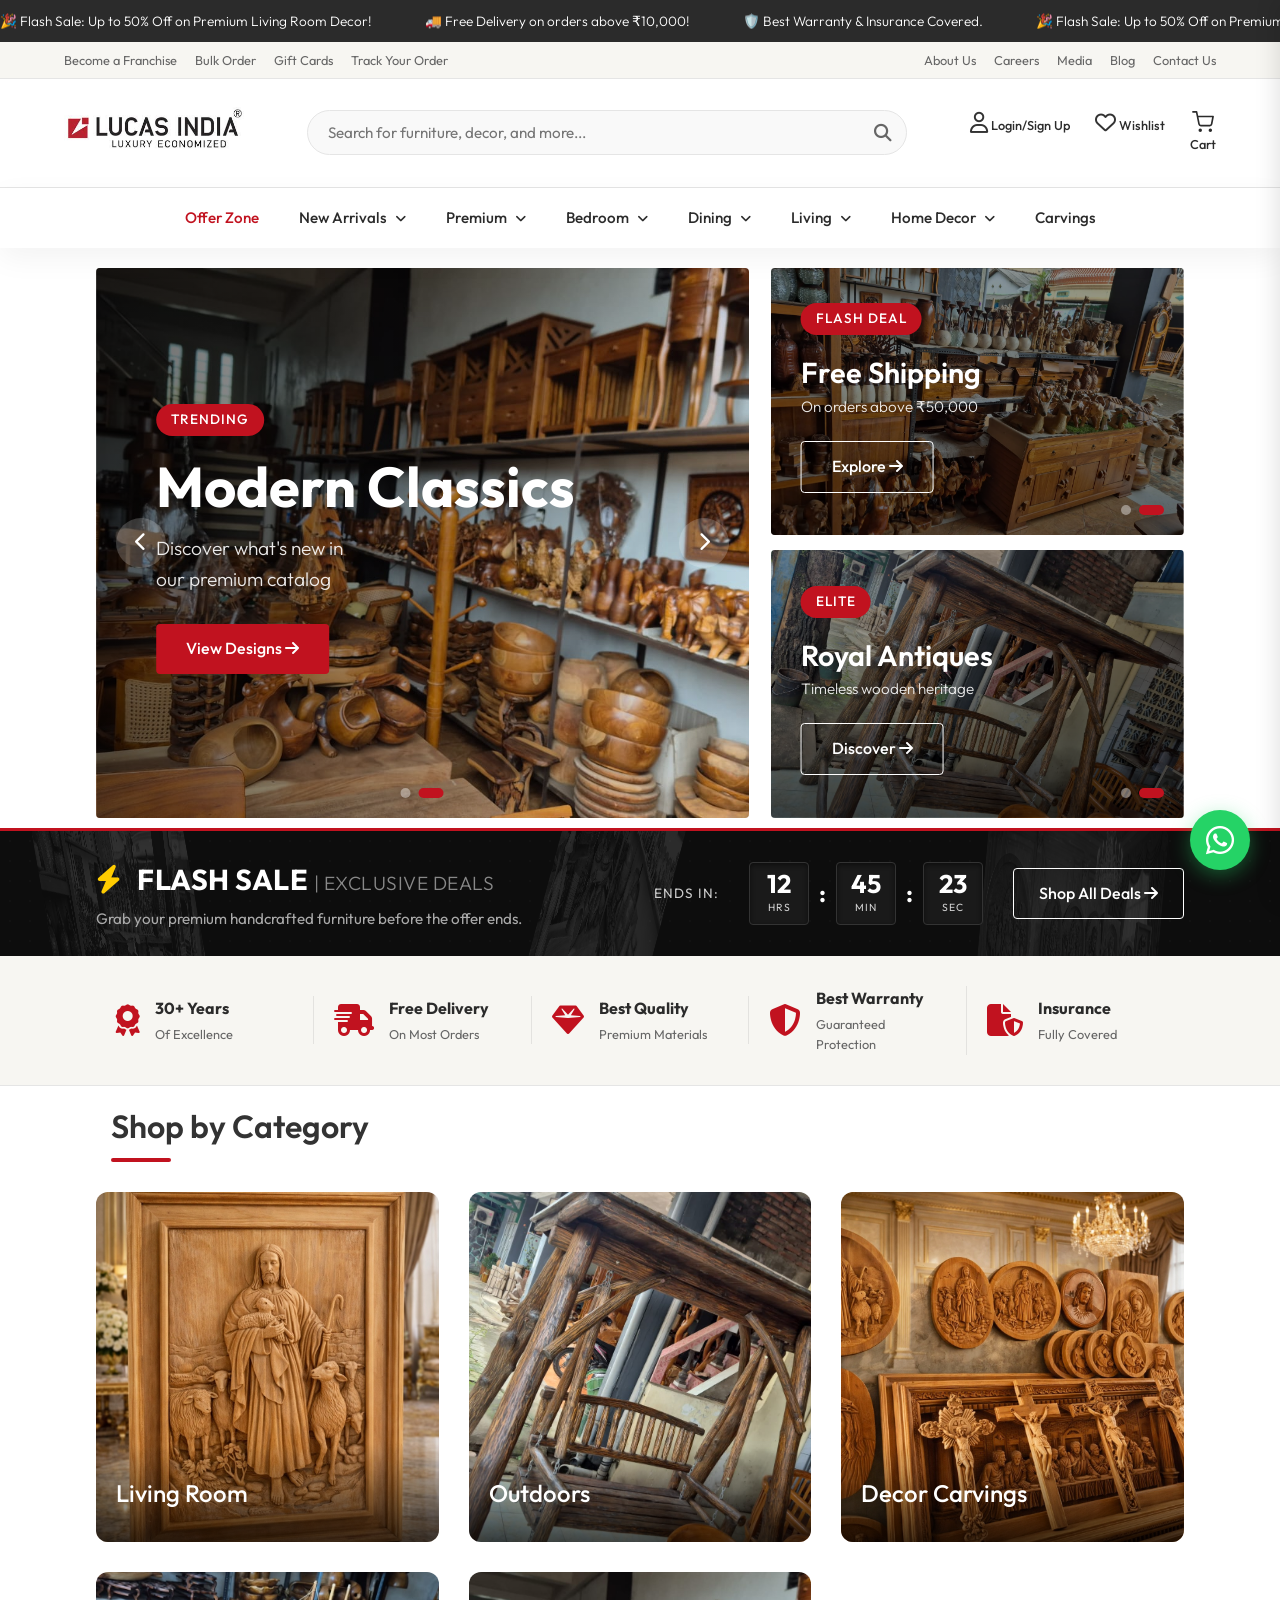
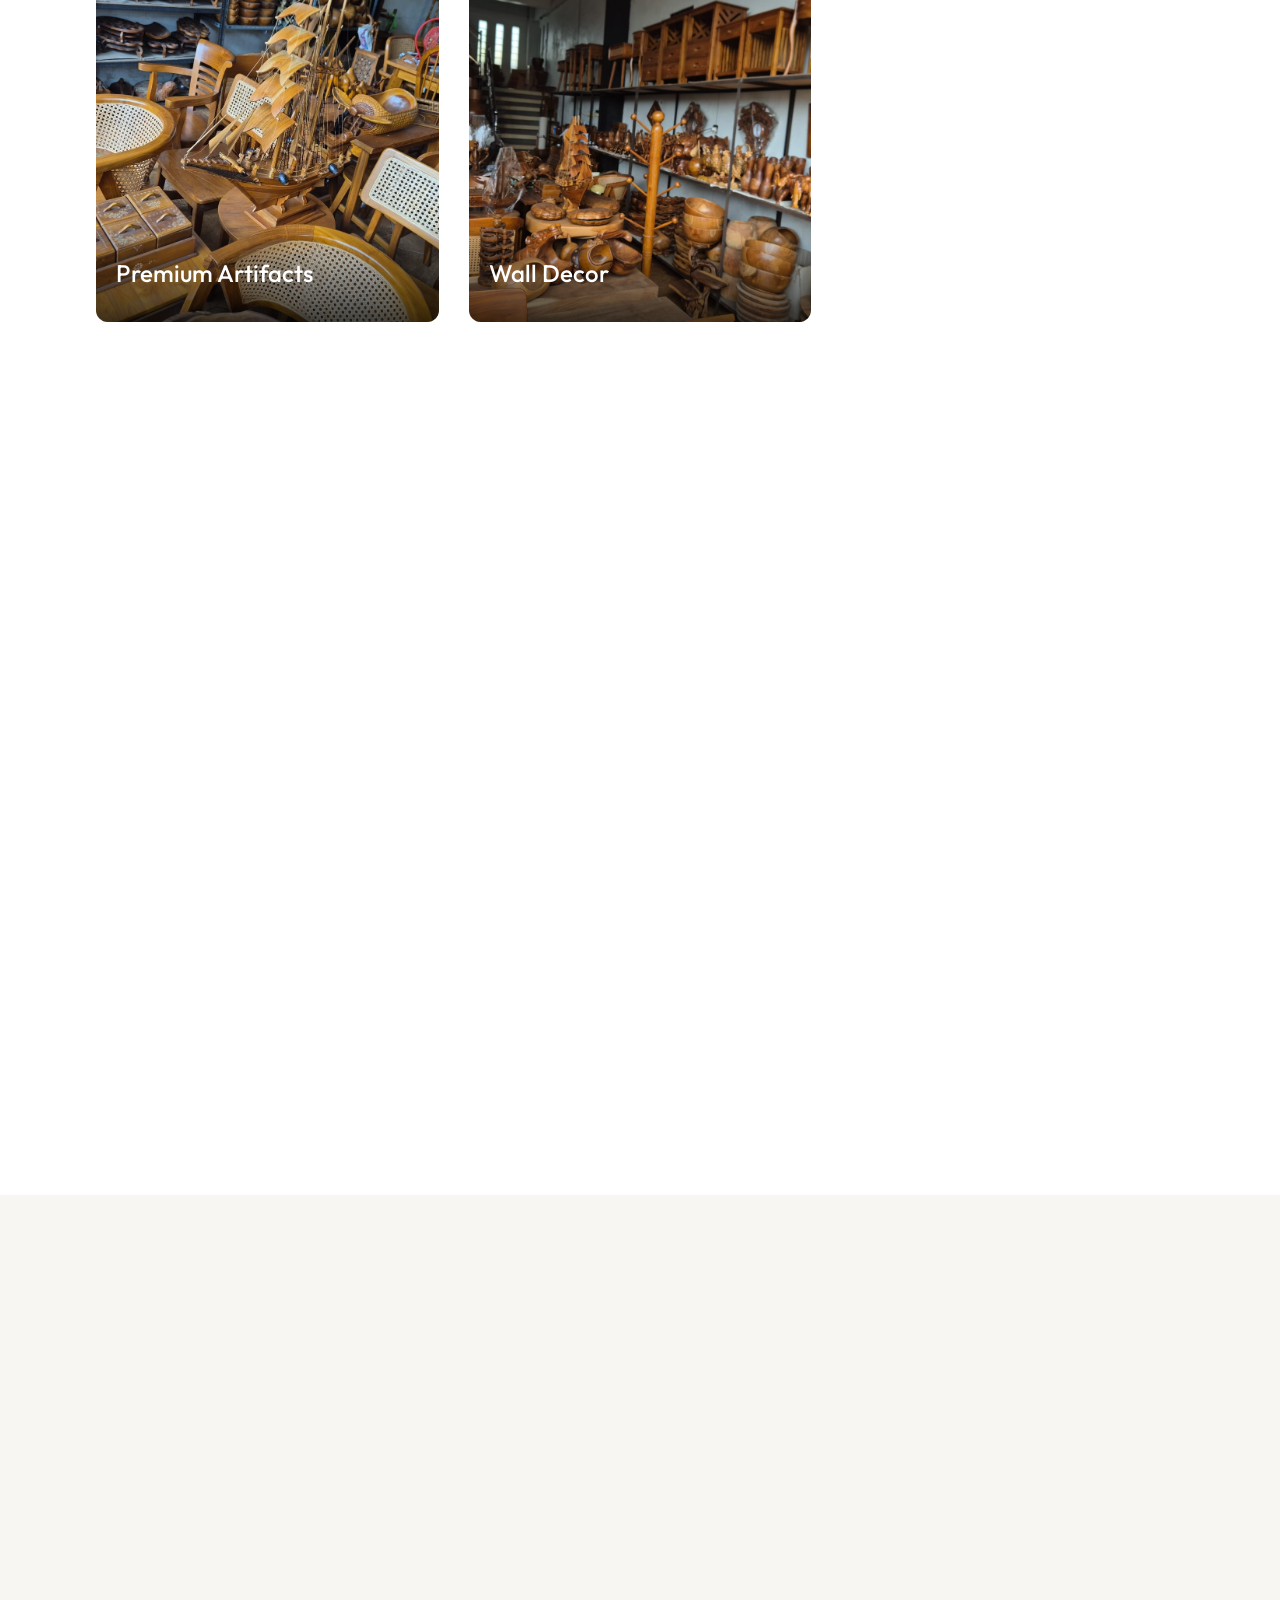
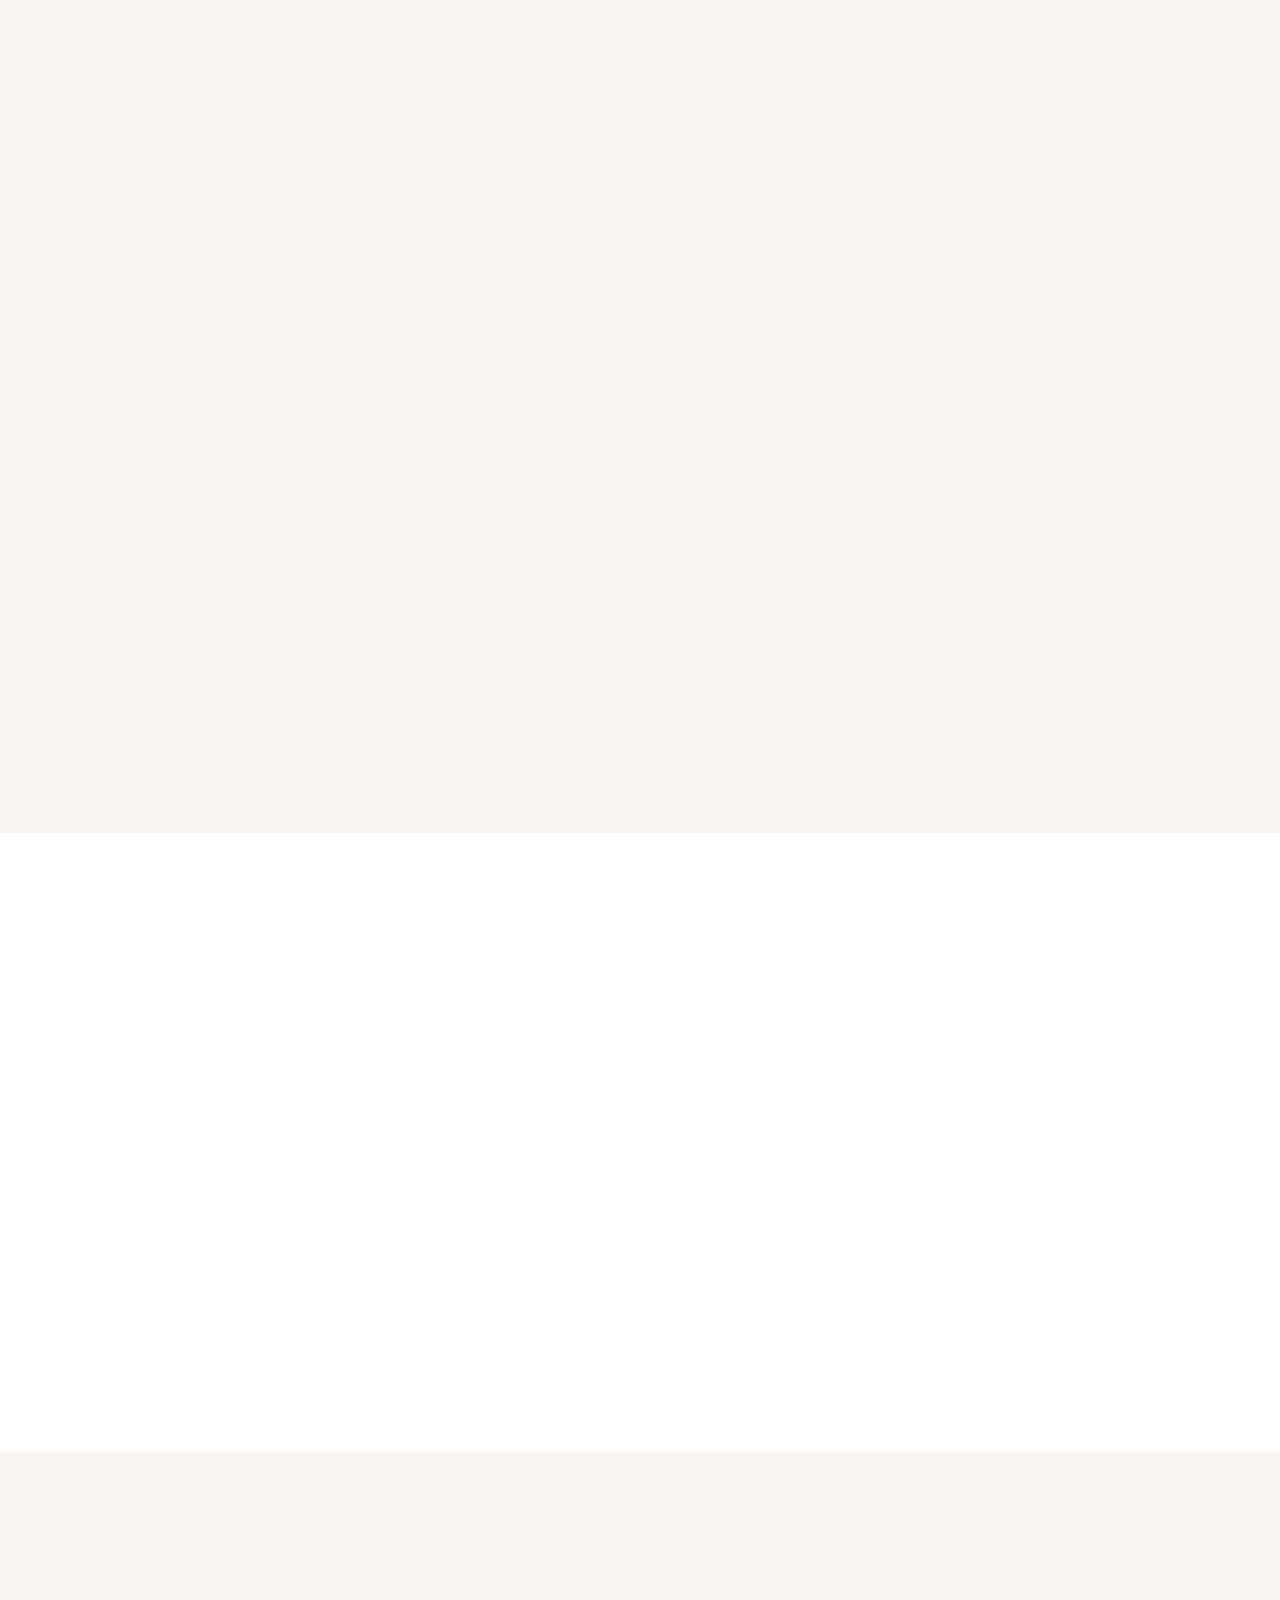
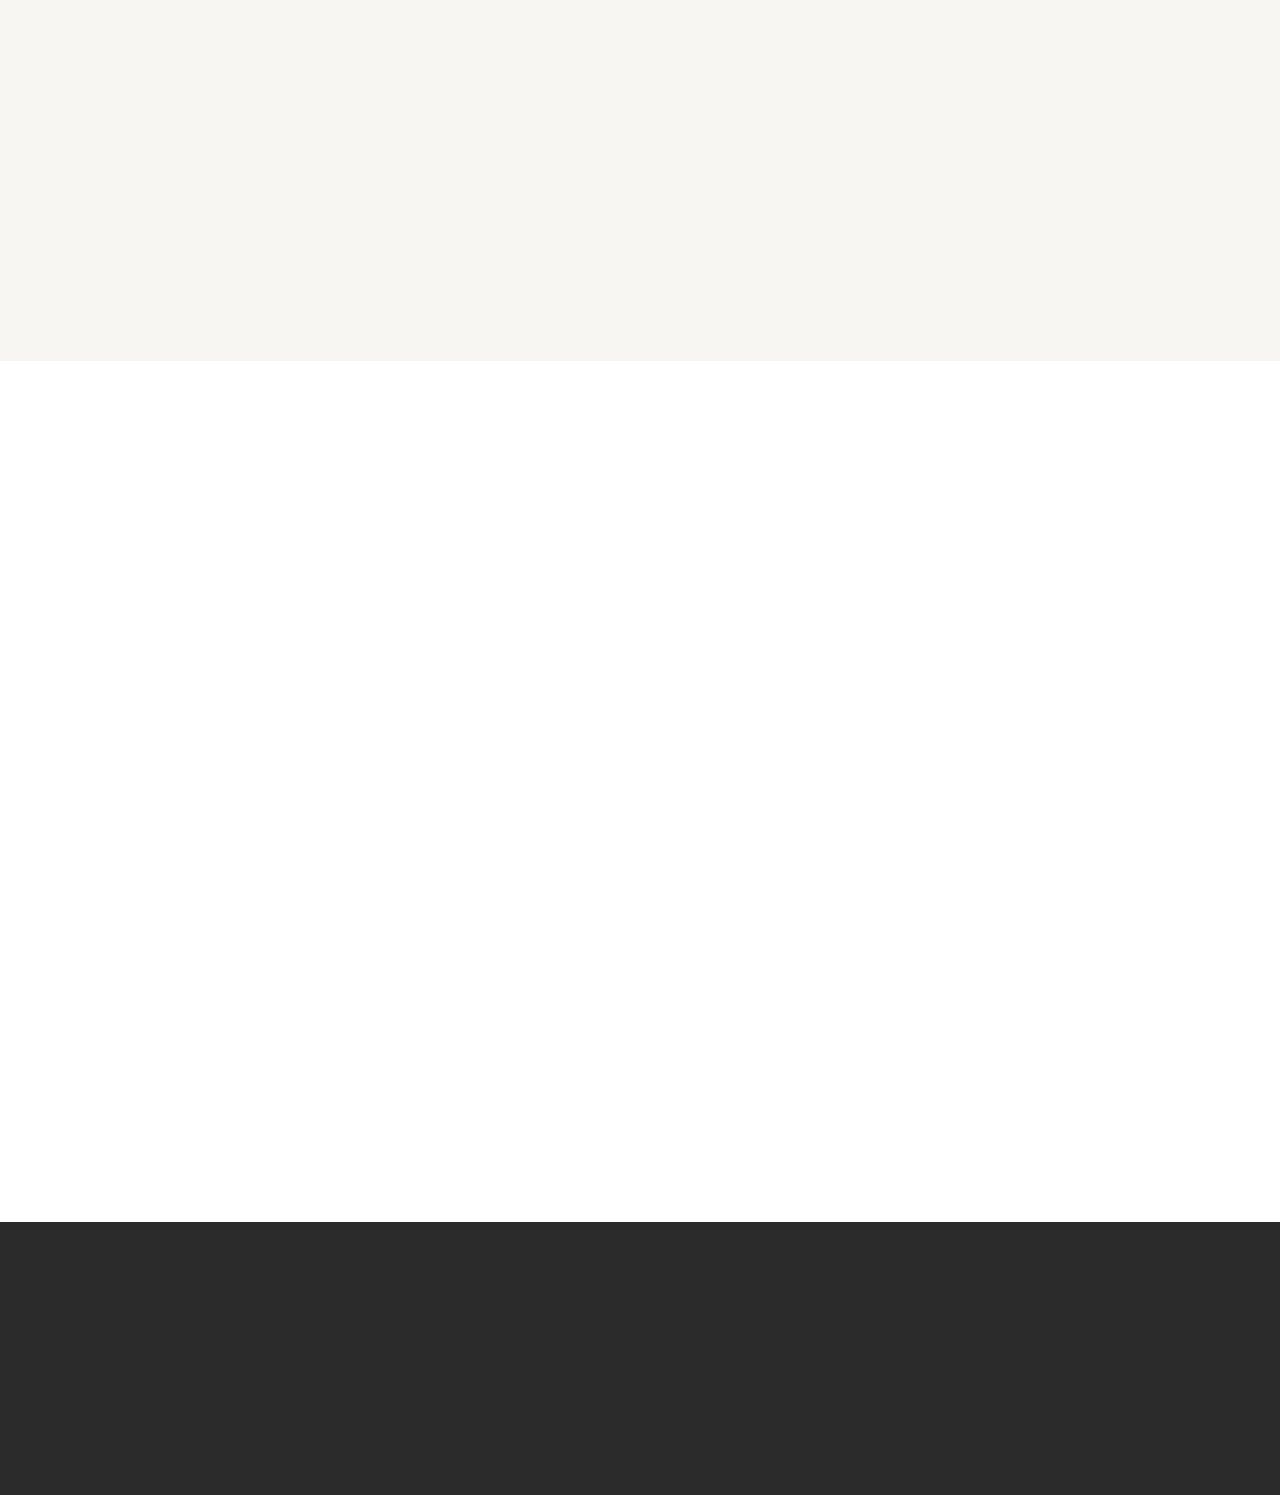
==== commit 14e60d0d: "Finalize Flash Sale and Testimonial UI fixes. Resolve scroll and overflow issues." ====
--- a/index.html
+++ b/index.html
@@ -310,13 +310,13 @@
                 <div class="flash-timer-wrapper flex-between align-center" style="gap: 30px;">
                     <span class="timer-label" style="text-transform: uppercase; font-size: 0.85rem; letter-spacing: 1px; color: #ccc;">Ends In:</span>
                     <div class="flash-timer" id="flashTimer">
-                        <div class="time-block"><span id="f-hours" style="color: var(--accent-color);">12</span><small>HRS</small></div>
-                        <span class="colon">:</span>
-                        <div class="time-block"><span id="f-minutes" style="color: var(--accent-color);">44</span><small>MIN</small></div>
-                        <span class="colon">:</span>
-                        <div class="time-block"><span id="f-seconds" style="color: var(--accent-color);">47</span><small>SEC</small></div>
-                    </div>
-                    <a href="products.html?cat=offer" class="btn-primary flash-btn-outline" style="border: 1px solid var(--accent-color); background: transparent; color: var(--accent-color); padding: 12px 25px;">Shop All Deals <i class="fa-solid fa-arrow-right"></i></a>
+                        <div class="time-block"><span id="f-hours" style="color: #fff;">12</span><small>HRS</small></div>
+                        <span class="colon" style="color: #fff;">:</span>
+                        <div class="time-block"><span id="f-minutes" style="color: #fff;">44</span><small>MIN</small></div>
+                        <span class="colon" style="color: #fff;">:</span>
+                        <div class="time-block"><span id="f-seconds" style="color: #fff;">47</span><small>SEC</small></div>
+                    </div>
+                    <a href="products.html?cat=offer" class="btn-primary flash-btn-outline" style="border: 1px solid #fff; background: transparent; color: #fff; padding: 12px 25px;">Shop All Deals <i class="fa-solid fa-arrow-right"></i></a>
                 </div>
             </div>
         </div>
@@ -876,9 +876,9 @@
                     </div>
                 </div>
                 
-                <div class="testi-carousel-wrapper carousel-wrapper" style="flex: 1; position: relative; overflow: visible;">
-                    <button class="carousel-arrow prev" onclick="scrollCarousel(this, -480)" style="left: -20px;"><i class="fa-solid fa-chevron-left"></i></button>
-                    <button class="carousel-arrow next" onclick="scrollCarousel(this, 480)" style="right: -20px;"><i class="fa-solid fa-chevron-right"></i></button>
+                <div class="testi-carousel-wrapper carousel-wrapper" style="flex: 1; position: relative; overflow: hidden; margin-left: 20px;">
+                    <button class="carousel-arrow prev" onclick="scrollCarousel(this, -475)" style="left: 10px; opacity: 1; pointer-events: all;"><i class="fa-solid fa-chevron-left"></i></button>
+                    <button class="carousel-arrow next" onclick="scrollCarousel(this, 475)" style="right: 10px; opacity: 1; pointer-events: all;"><i class="fa-solid fa-chevron-right"></i></button>
                     
                     <div class="testi-carousel-container" style="overflow-x: auto; scroll-behavior: smooth; scrollbar-width: none; -ms-overflow-style: none;">
                         <div class="testi-slider-wrapper product-carousel-track" style="display: flex; gap: 25px; padding: 10px 0;">
@@ -1234,8 +1234,14 @@
         });
         // Horizontal Carousel Scroll Logic
         function scrollCarousel(btn, distance) {
-            const track = btn.parentElement.querySelector('.category-grid, .product-carousel-track, .testi-carousel-container');
-            if(track) track.scrollBy({ left: distance, behavior: 'smooth' });
+            // Find the closest parent wrapper, then find the scrollable container inside it
+            const wrapper = btn.closest('.carousel-wrapper');
+            const track = wrapper ? wrapper.querySelector('.category-grid, .product-carousel-track, .testi-carousel-container') : null;
+            if (track) {
+                track.scrollBy({ left: distance, behavior: 'smooth' });
+            } else {
+                console.error('Carousel track not found for button:', btn);
+            }
         }
 
         // Flash Sale Timer Logic
--- a/styles.css
+++ b/styles.css
@@ -828,20 +828,22 @@
     font-size: 0.65rem;
     text-transform: uppercase;
     letter-spacing: 1px;
-    color: #666;
+    color: #fff;
     display: block;
     margin-top: 3px;
+    opacity: 0.8;
 }
 .colon {
     font-size: 1.5rem;
-    color: #555;
+    color: #fff;
     font-weight: bold;
     margin: 0 2px;
 }
 .flash-btn-outline:hover {
     background: var(--accent-color) !important;
+    border-color: var(--accent-color) !important;
     color: #fff !important;
-    transform: translateX(3px);
+    transform: translateY(-2px);
 }
 .flash-timer .colon {
     font-size: 1.5rem;
@@ -1045,6 +1047,8 @@
 }
 .carousel-wrapper:hover .carousel-arrow {
     opacity: 1;
+    pointer-events: all;
+    background: #fff; /* Ensure white bg on hover of wrapper if it was transparent */
 }
 .carousel-arrow {
     position: absolute;
@@ -1052,27 +1056,28 @@
     transform: translateY(-50%);
     width: 45px;
     height: 45px;
-    background: var(--bg-white);
-    border: 1px solid var(--border-color);
+    background: #fff;
+    border: 1px solid var(--accent-color);
     border-radius: 50%;
     font-size: 1.2rem;
-    color: var(--primary-color);
+    color: var(--accent-color);
     cursor: pointer;
-    z-index: 10;
-    box-shadow: 0 4px 10px rgba(0,0,0,0.1);
+    z-index: 500 !important; /* High enough to be over almost everything */
+    box-shadow: 0 4px 15px rgba(0,0,0,0.15);
     transition: var(--transition);
     display: flex;
     align-items: center;
     justify-content: center;
     opacity: 0;
+    pointer-events: none;
 }
 .carousel-arrow:hover {
-    background: var(--accent-color);
-    color: #fff;
-    border-color: var(--accent-color);
-}
-.carousel-arrow.prev { left: -20px; }
-.carousel-arrow.next { right: -20px; }
+    background: var(--accent-color) !important;
+    color: #fff !important;
+    border-color: var(--accent-color) !important;
+}
+.carousel-arrow.prev { left: -15px; }
+.carousel-arrow.next { right: -15px; }
 
 .product-card:hover .product-img img {
     transform: scale(1.05);
@@ -1272,12 +1277,14 @@
     position: relative;
     text-align: center;
     min-height: 380px;
+    z-index: 5;
 }
 
 .stat-slider {
     position: relative;
     height: 140px;
     width: 100%;
+    overflow: hidden;
 }
 
 .stat-item {
@@ -1286,6 +1293,7 @@
     left: 0;
     width: 100%;
     opacity: 0;
+    visibility: hidden;
     transform: translateY(30px);
     transition: all 0.8s cubic-bezier(0.4, 0, 0.2, 1);
     pointer-events: none;
@@ -1293,6 +1301,7 @@
 
 .stat-item.active {
     opacity: 1;
+    visibility: visible;
     transform: translateY(0);
     pointer-events: auto;
 }
@@ -1632,7 +1641,7 @@
     .mobile-menu-toggle { display: block; position: absolute; left: 5%; top: 30px; }
     .user-actions { position: absolute; top: 30px; right: 5%; }
     .desktop-only { display: none; }
-    .search-bar { width: 100%; margin: 20px 0 0 0; order: 3; max-width: 100%; }
+    .search-bar { width: 100%; margin: 20px 0 0 0; order: 3; max-width: 100%; position: relative; }
     .main-header .container { flex-direction: column; align-items: stretch; position: relative; }
     
     .main-header.sticky-mobile {
@@ -1985,20 +1994,23 @@
 .product-card:hover .product-img img { transform: scale(1.1); }
 
 /* Search Results Dropdown */
+/* Search Results Dropdown – Overlay Fix */
 .search-results-dropdown {
-    position: absolute;
-    top: calc(100% + 8px);
+    position: absolute !important; /* Force absolute to prevent content pushing on mobile */
+    top: 100%;
     left: 0;
     right: 0;
+    margin-top: 10px;
     background: #fff;
-    border-radius: 14px;
-    box-shadow: 0 12px 50px rgba(0,0,0,0.15);
-    z-index: 9999;
-    max-height: 420px;
+    border-radius: 16px;
+    box-shadow: 0 15px 50px rgba(0,0,0,0.2), 0 5px 15px rgba(0,0,0,0.05);
+    z-index: 99999; /* Ensure it's above all other elements */
+    max-height: 480px;
     overflow-y: auto;
     display: none;
-    border: 1px solid var(--border-color);
+    border: 1px solid rgba(0,0,0,0.08);
     scrollbar-width: thin;
+    padding-bottom: 5px;
 }
 .search-results-dropdown.visible {
     display: block;
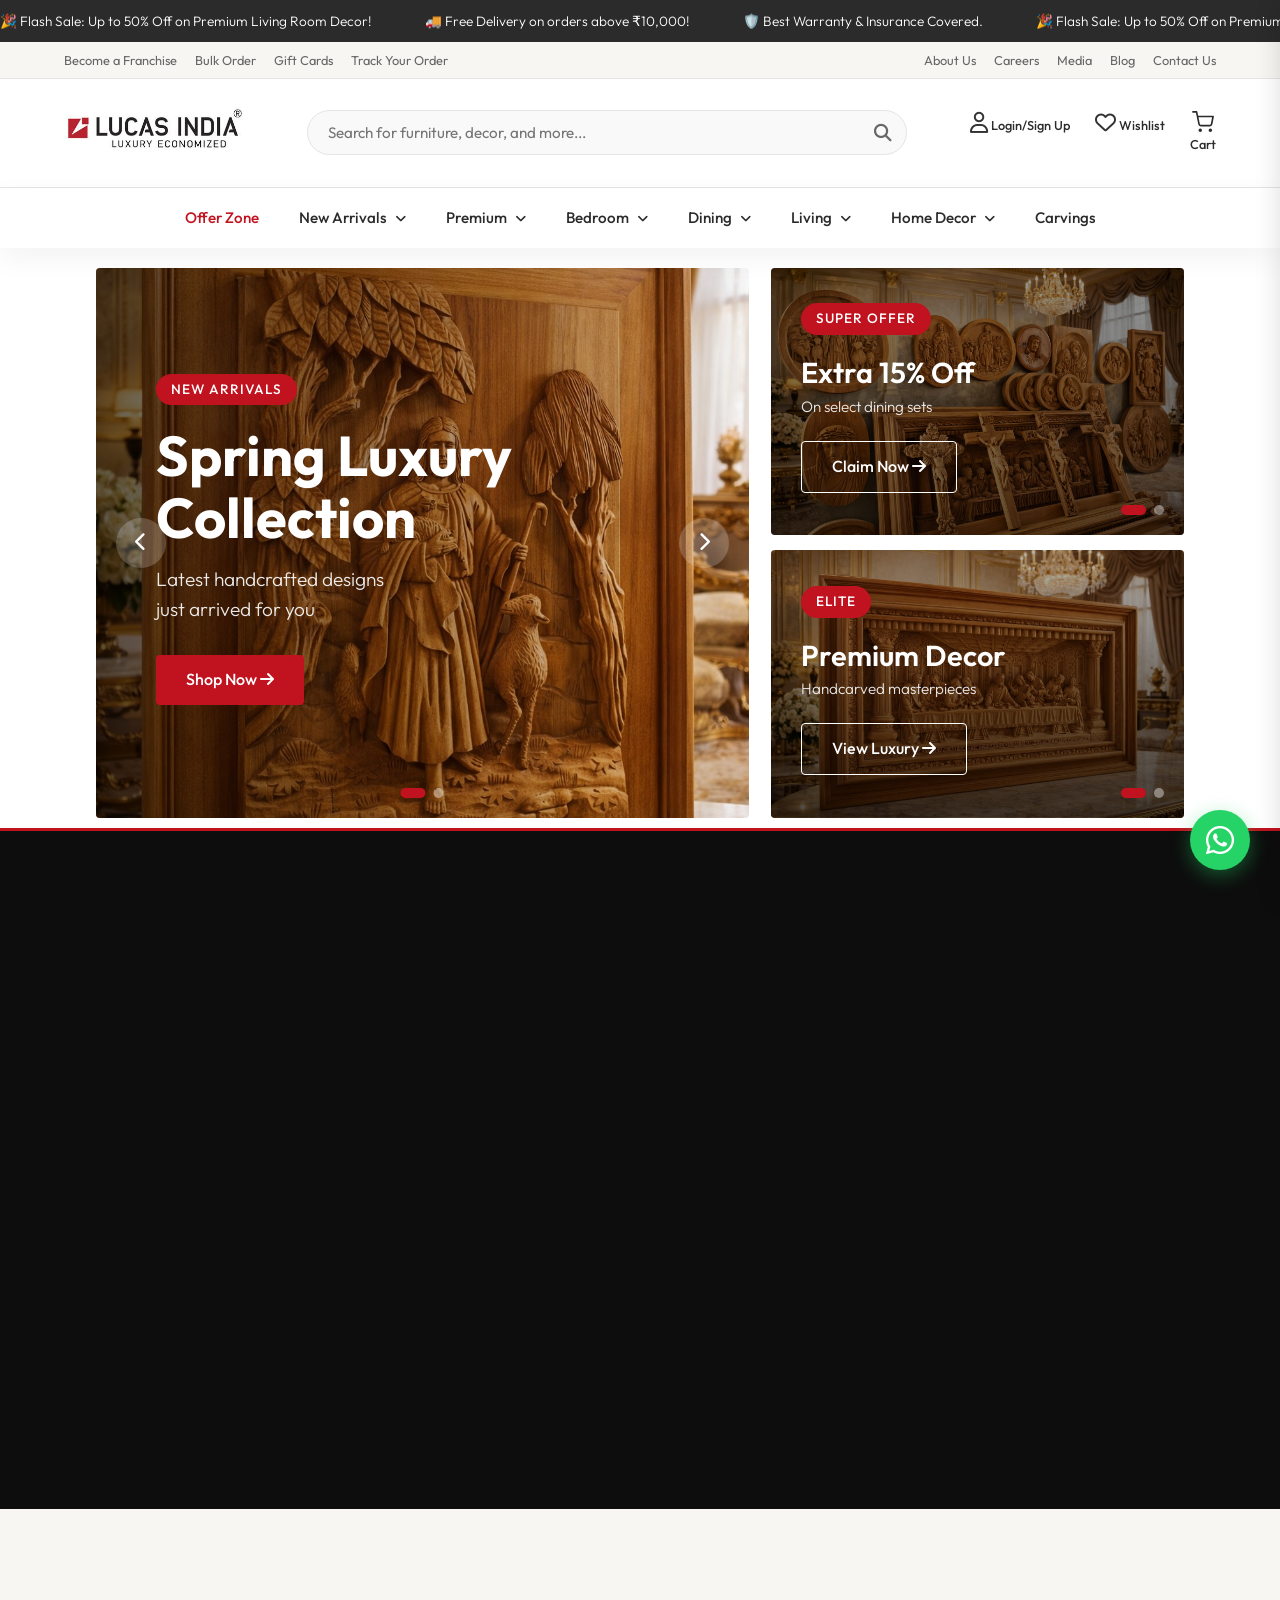
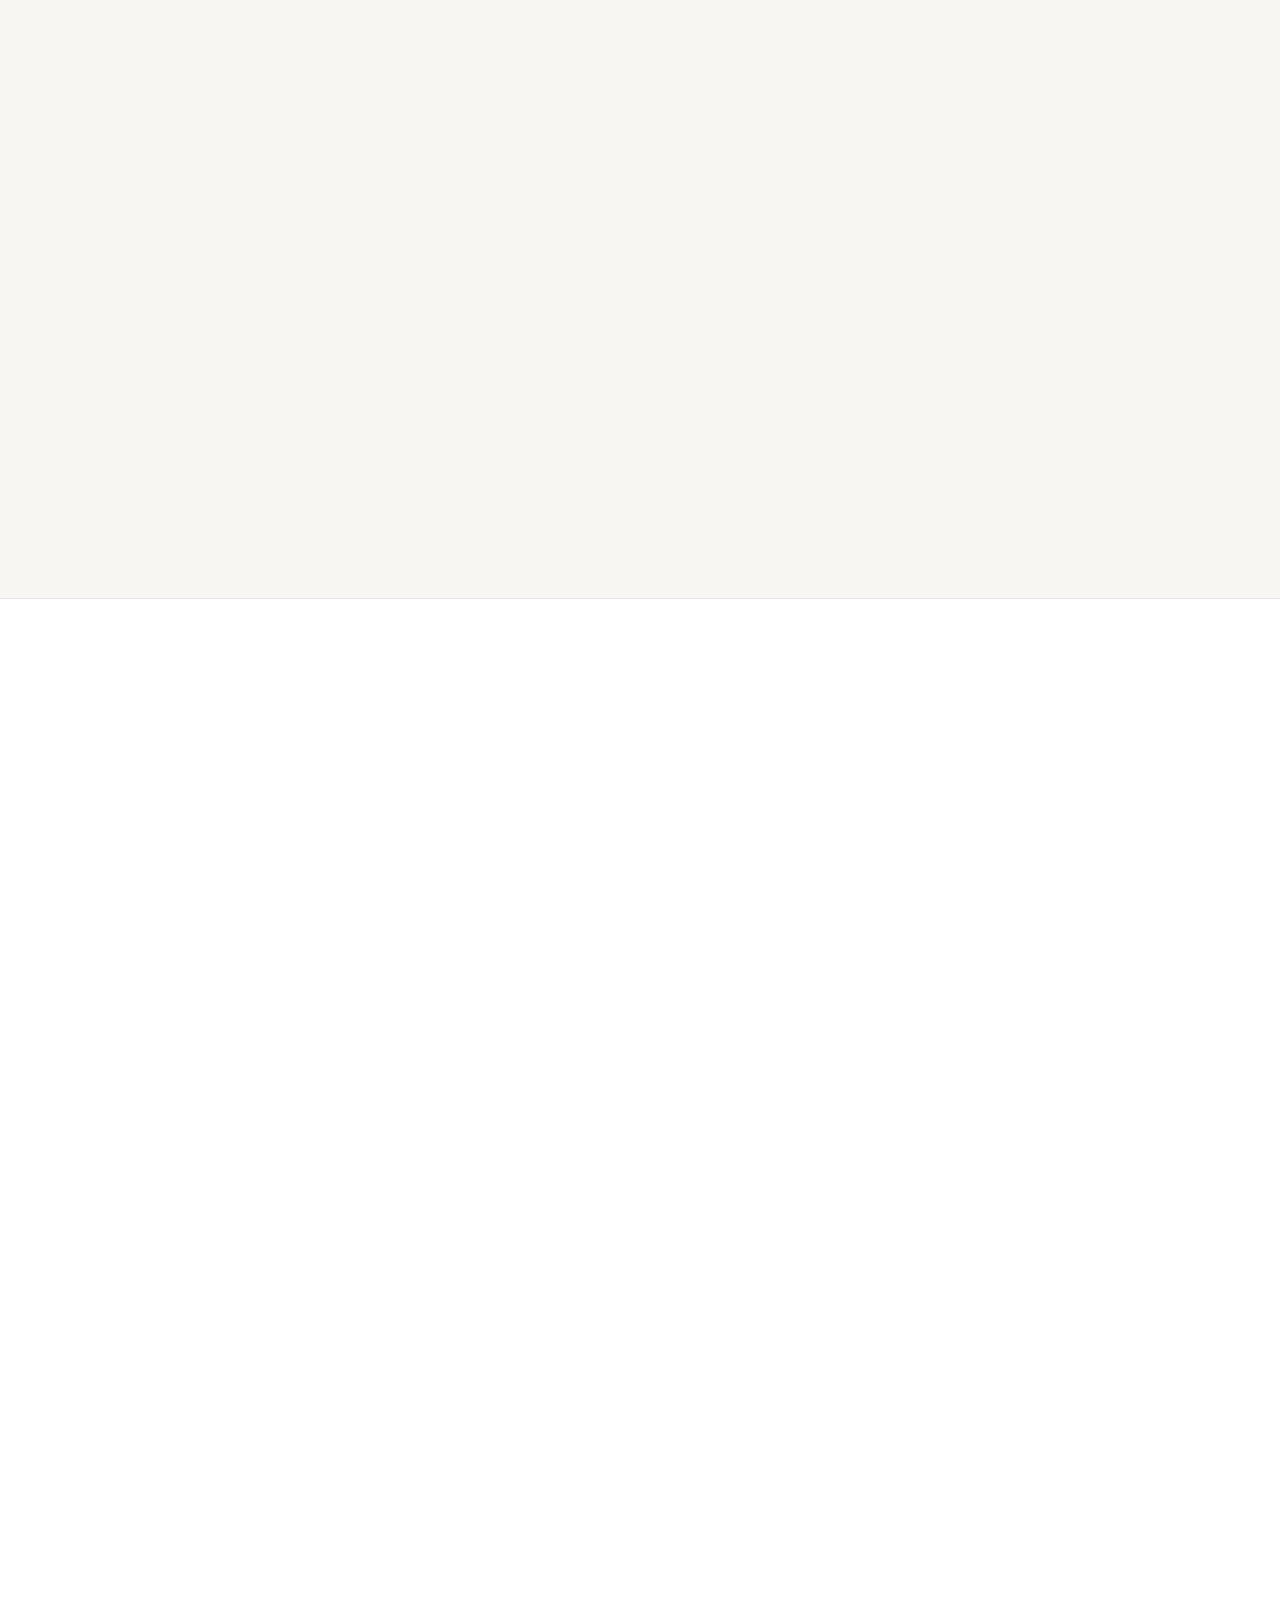
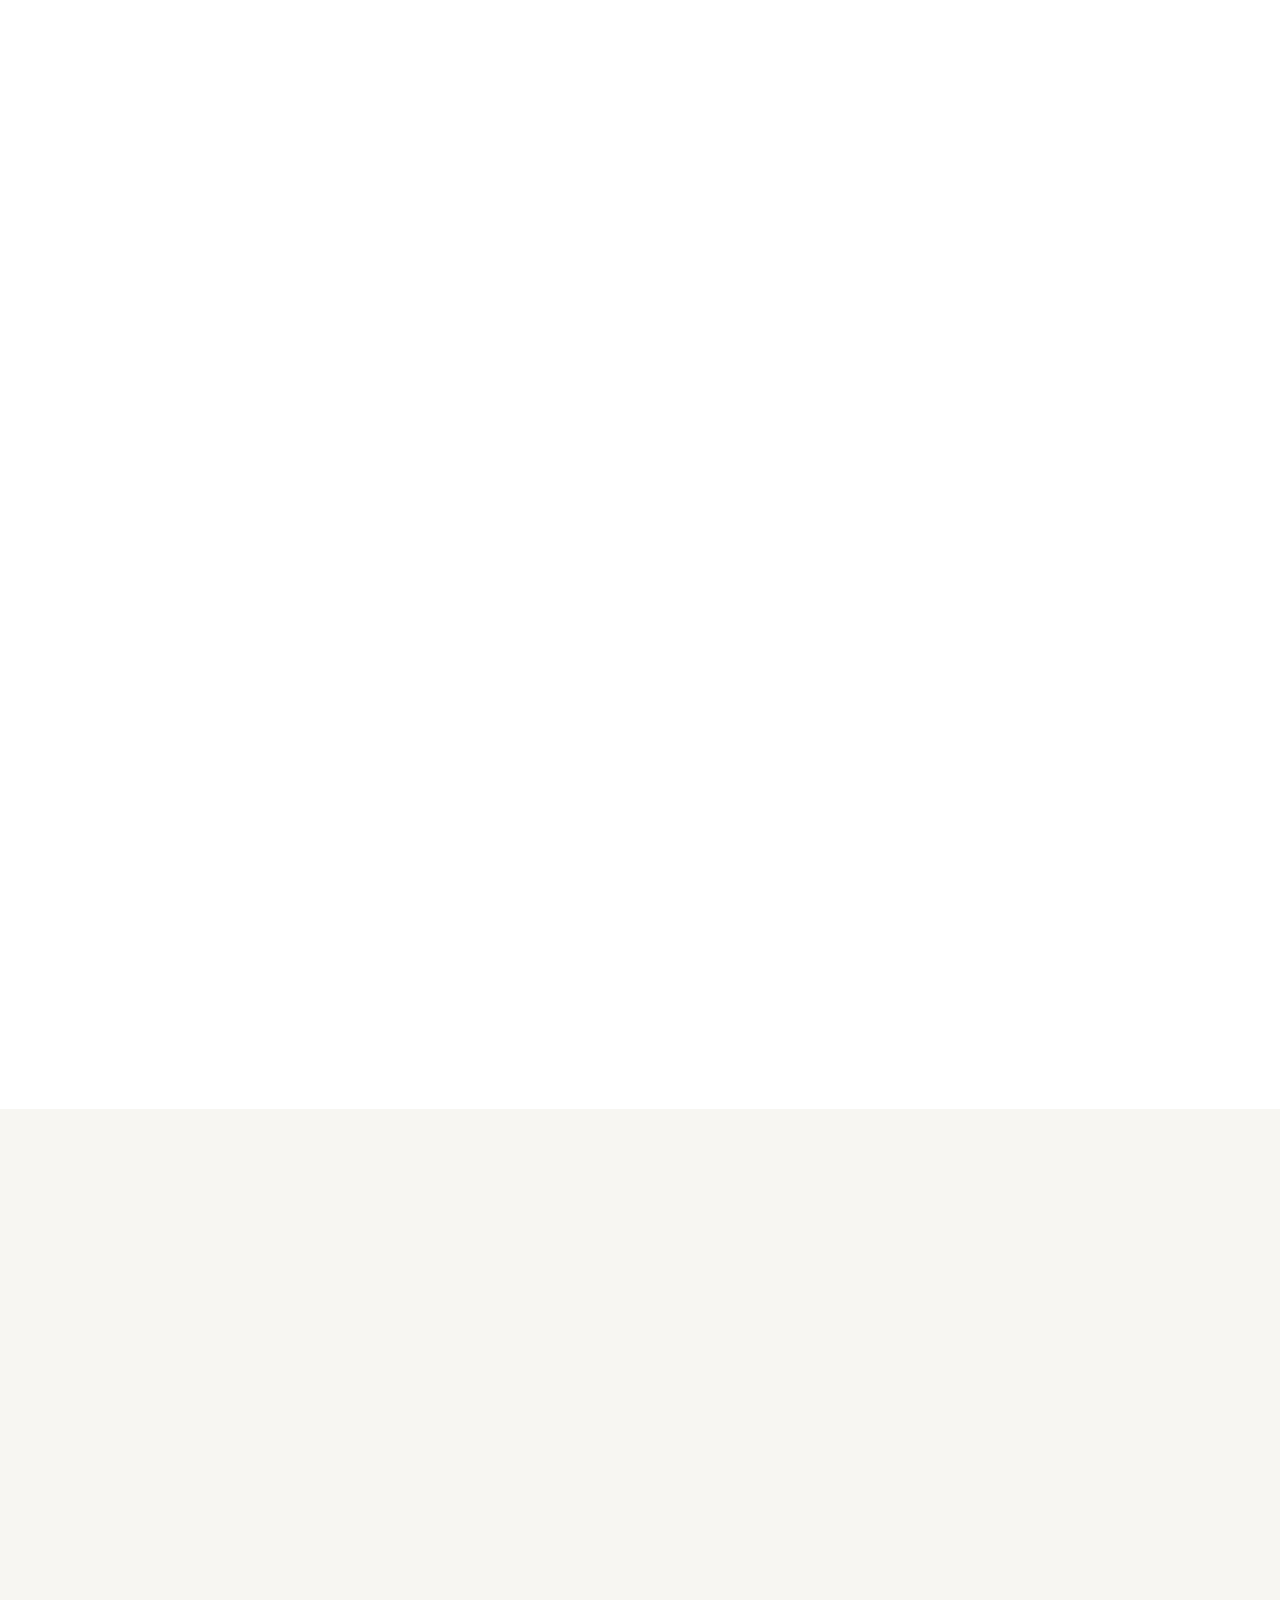
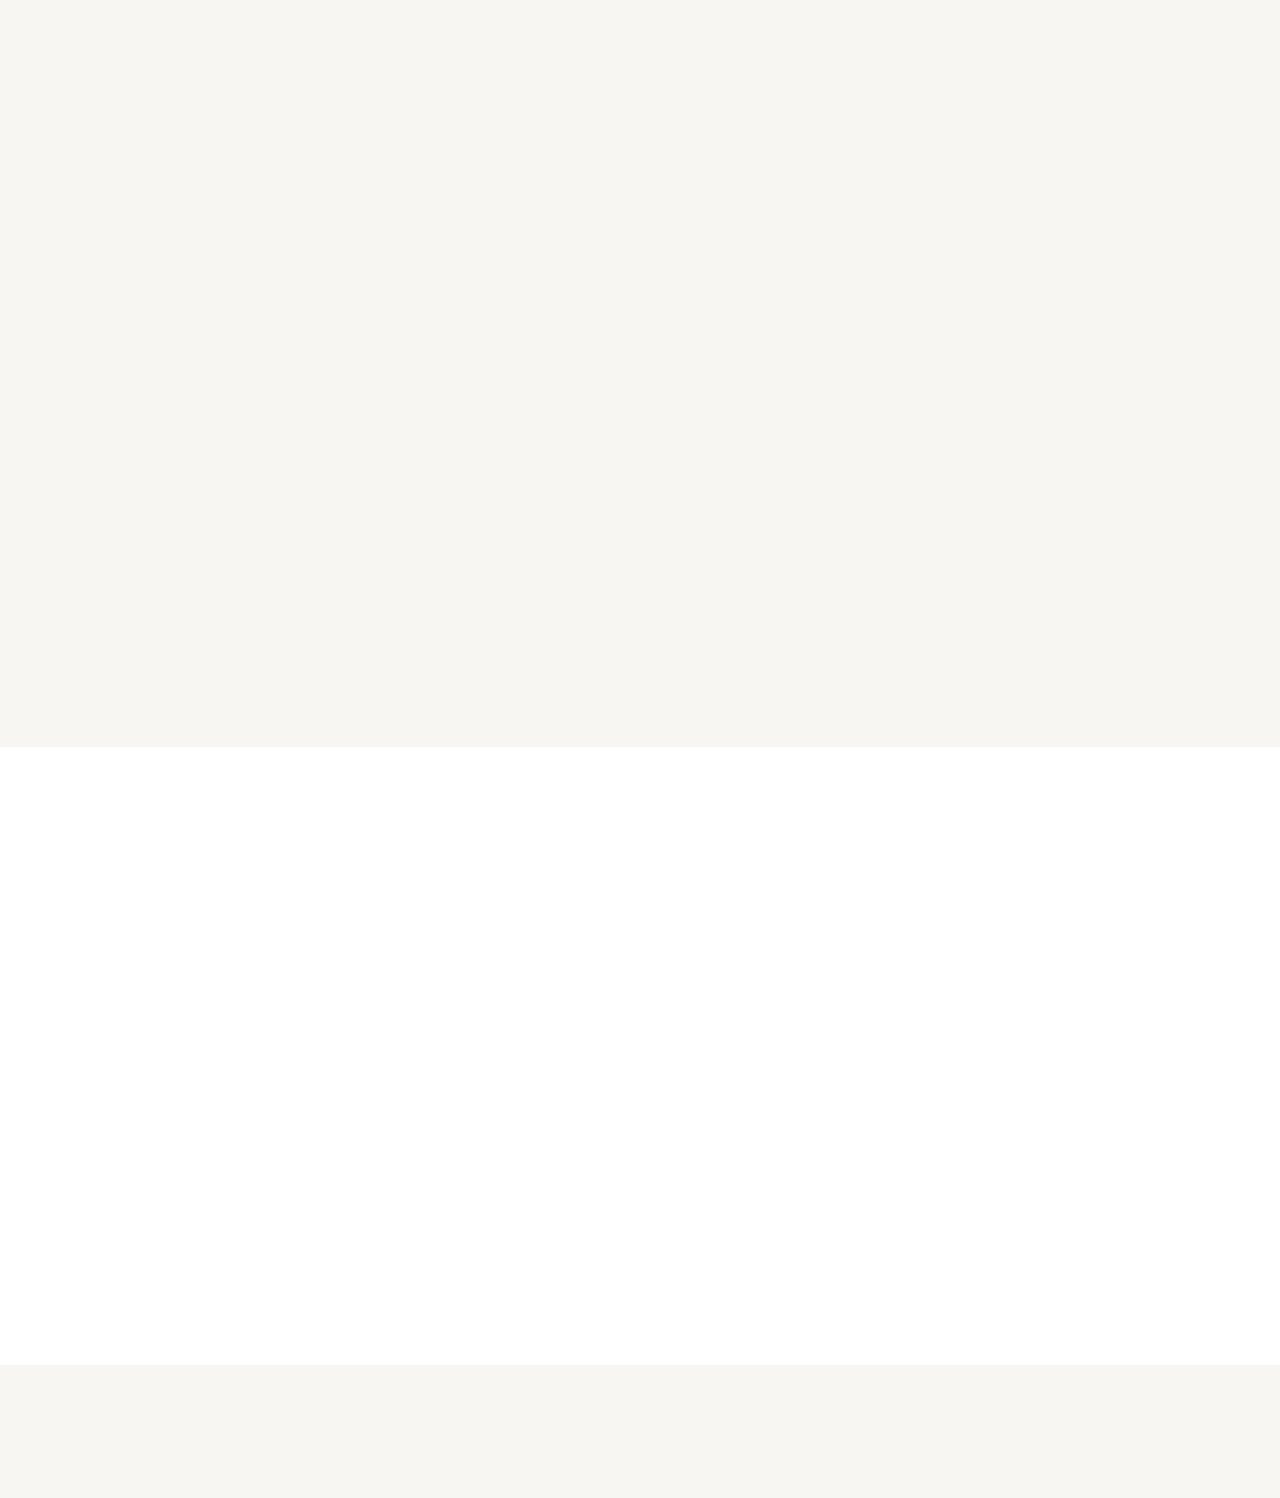
==== commit 3bc6e9fa: "Finalize Testimonial UI Refactoring: Unified Scroll Track and Fixed Margin Overflows." ====
--- a/index.html
+++ b/index.html
@@ -877,73 +877,72 @@
                 </div>
                 
                 <div class="testi-carousel-wrapper carousel-wrapper" style="flex: 1; position: relative; overflow: hidden; margin-left: 20px;">
-                    <button class="carousel-arrow prev" onclick="scrollCarousel(this, -475)" style="left: 10px; opacity: 1; pointer-events: all;"><i class="fa-solid fa-chevron-left"></i></button>
-                    <button class="carousel-arrow next" onclick="scrollCarousel(this, 475)" style="right: 10px; opacity: 1; pointer-events: all;"><i class="fa-solid fa-chevron-right"></i></button>
+                    <button class="carousel-arrow prev" onclick="scrollCarousel(this, -475)" style="left: 10px; opacity: 1; pointer-events: all; z-index: 100;"><i class="fa-solid fa-chevron-left"></i></button>
+                    <button class="carousel-arrow next" onclick="scrollCarousel(this, 475)" style="right: 10px; opacity: 1; pointer-events: all; z-index: 100;"><i class="fa-solid fa-chevron-right"></i></button>
                     
-                    <div class="testi-carousel-container" style="overflow-x: auto; scroll-behavior: smooth; scrollbar-width: none; -ms-overflow-style: none;">
-                        <div class="testi-slider-wrapper product-carousel-track" style="display: flex; gap: 25px; padding: 10px 0;">
-                            <!-- Card 1 -->
-                            <div class="testi-modern-card" style="flex: 0 0 450px; scroll-snap-align: start;">
-                                <span class="quote-mark">“</span>
-                                <p>The quality of the teak wood dining set I received is absolutely phenomenal. It has completely transformed my dining area.</p>
-                                <div class="testi-author">
-                                    <img width="400" height="400" decoding="async" loading="lazy" src="images/pexel-solliefoto-298863.jpg" onerror="this.src='https://randomuser.me/api/portraits/women/44.jpg'" alt="Ananya S.">
-                                    <div class="author-details">
-                                        <strong>Ananya Sharma</strong>
-                                        <span>Mumbai, Maharashtra</span>
-                                    </div>
+                    <div class="testi-slider-wrapper product-carousel-track" style="display: flex; gap: 25px; padding: 10px 0; overflow-x: auto; scroll-behavior: smooth; scrollbar-width: none; -ms-overflow-style: none;">
+                        <!-- Card 1 -->
+                        <div class="testi-modern-card" style="flex: 0 0 450px; scroll-snap-align: start;">
+                            <span class="quote-mark">“</span>
+                            <p>The quality of the teak wood dining set I received is absolutely phenomenal. It has completely transformed my dining area.</p>
+                            <div class="testi-author">
+                                <img width="400" height="400" decoding="async" loading="lazy" src="images/pexel-solliefoto-298863.jpg" onerror="this.src='https://randomuser.me/api/portraits/women/44.jpg'" alt="Ananya S.">
+                                <div class="author-details">
+                                    <strong>Ananya Sharma</strong>
+                                    <span>Mumbai, Maharashtra</span>
                                 </div>
                             </div>
-                            <!-- Card 2 -->
-                            <div class="testi-modern-card" style="flex: 0 0 450px; scroll-snap-align: start;">
-                                <span class="quote-mark">“</span>
-                                <p>I booked a design expert to customize a wall carving. They understood my vision perfectly and the final piece is a masterpiece.</p>
-                                <div class="testi-author">
-                                    <img width="400" height="400" decoding="async" loading="lazy" src="images/WhatsApp Image 2026-03-26 at 21.16.18 (1).jpeg" onerror="this.src='https://randomuser.me/api/portraits/men/32.jpg'" alt="Rahul M.">
-                                    <div class="author-details">
-                                        <strong>Rahul Verma</strong>
-                                        <span>Bangalore, Karnataka</span>
-                                    </div>
+                        </div>
+                        <!-- Card 2 -->
+                        <div class="testi-modern-card" style="flex: 0 0 450px; scroll-snap-align: start;">
+                            <span class="quote-mark">“</span>
+                            <p>I booked a design expert to customize a wall carving. They understood my vision perfectly and the final piece is a masterpiece.</p>
+                            <div class="testi-author">
+                                <img width="400" height="400" decoding="async" loading="lazy" src="images/WhatsApp Image 2026-03-26 at 21.16.18 (1).jpeg" onerror="this.src='https://randomuser.me/api/portraits/men/32.jpg'" alt="Rahul M.">
+                                <div class="author-details">
+                                    <strong>Rahul Verma</strong>
+                                    <span>Bangalore, Karnataka</span>
                                 </div>
                             </div>
-                            <!-- Card 3 -->
-                            <div class="testi-modern-card" style="flex: 0 0 450px; scroll-snap-align: start;">
-                                <span class="quote-mark">“</span>
-                                <p>Lucas India's delivery was prompt and the furniture arrived in perfect condition. Their customer support was extremely helpful throughout the process.</p>
-                                <div class="testi-author">
-                                    <img width="400" height="400" decoding="async" loading="lazy" src="https://randomuser.me/api/portraits/women/65.jpg" alt="Priya K.">
-                                    <div class="author-details">
-                                        <strong>Priya Kapoor</strong>
-                                        <span>Delhi, NCR</span>
-                                    </div>
+                        </div>
+                        <!-- Card 3 -->
+                        <div class="testi-modern-card" style="flex: 0 0 450px; scroll-snap-align: start;">
+                            <span class="quote-mark">“</span>
+                            <p>Lucas India's delivery was prompt and the furniture arrived in perfect condition. Their customer support was extremely helpful throughout the process.</p>
+                            <div class="testi-author">
+                                <img width="400" height="400" decoding="async" loading="lazy" src="https://randomuser.me/api/portraits/women/65.jpg" alt="Priya K.">
+                                <div class="author-details">
+                                    <strong>Priya Kapoor</strong>
+                                    <span>Delhi, NCR</span>
                                 </div>
                             </div>
-                            <!-- Card 4 -->
-                            <div class="testi-modern-card" style="flex: 0 0 450px; scroll-snap-align: start;">
-                                <span class="quote-mark">“</span>
-                                <p>The attention to detail in their hand-carved panels is incredible. It's rare to find such authentic craftsmanship at these prices.</p>
-                                <div class="testi-author">
-                                    <img width="400" height="400" decoding="async" loading="lazy" src="https://randomuser.me/api/portraits/men/86.jpg" alt="Vikram S.">
-                                    <div class="author-details">
-                                        <strong>Vikram Singh</strong>
-                                        <span>Jaipur, Rajasthan</span>
-                                    </div>
+                        </div>
+                        <!-- Card 4 -->
+                        <div class="testi-modern-card" style="flex: 0 0 450px; scroll-snap-align: start;">
+                            <span class="quote-mark">“</span>
+                            <p>The attention to detail in their hand-carved panels is incredible. It's rare to find such authentic craftsmanship at these prices.</p>
+                            <div class="testi-author">
+                                <img width="400" height="400" decoding="async" loading="lazy" src="https://randomuser.me/api/portraits/men/86.jpg" alt="Vikram S.">
+                                <div class="author-details">
+                                    <strong>Vikram Singh</strong>
+                                    <span>Jaipur, Rajasthan</span>
                                 </div>
                             </div>
-                            <!-- Card 5 -->
-                            <div class="testi-modern-card" style="flex: 0 0 450px; scroll-snap-align: start;">
-                                <span class="quote-mark">“</span>
-                                <p>Absolutely love my new Sheesham bed! It's sturdy, stylish, and exactly what I was looking for. I highly recommend Lucas India.</p>
-                                <div class="testi-author">
-                                    <img width="400" height="400" decoding="async" loading="lazy" src="https://randomuser.me/api/portraits/women/32.jpg" alt="Meera N.">
-                                    <div class="author-details">
-                                        <strong>Meera Nair</strong>
-                                        <span>Kochi, Kerala</span>
-                                    </div>
+                        </div>
+                        <!-- Card 5 -->
+                        <div class="testi-modern-card" style="flex: 0 0 450px; scroll-snap-align: start;">
+                            <span class="quote-mark">“</span>
+                            <p>Absolutely love my new Sheesham bed! It's sturdy, stylish, and exactly what I was looking for. I highly recommend Lucas India.</p>
+                            <div class="testi-author">
+                                <img width="400" height="400" decoding="async" loading="lazy" src="https://randomuser.me/api/portraits/women/32.jpg" alt="Meera N.">
+                                <div class="author-details">
+                                    <strong>Meera Nair</strong>
+                                    <span>Kochi, Kerala</span>
                                 </div>
                             </div>
                         </div>
                     </div>
+                </div>
                 </div>
             </div>
         </div>
--- a/styles.css
+++ b/styles.css
@@ -1320,25 +1320,6 @@
     line-height: 1.4;
 }
 
-.testi-carousel-container {
-    flex: 1;
-    overflow-x: auto;
-    scroll-behavior: smooth;
-    scroll-snap-type: x mandatory;
-    scrollbar-width: none;
-    -ms-overflow-style: none;
-}
-
-.testi-carousel-container::-webkit-scrollbar {
-    display: none;
-}
-
-.testi-slider-wrapper {
-    display: flex;
-    gap: 25px;
-    padding: 10px 0;
-}
-
 .testi-modern-card {
     flex: 0 0 450px;
     scroll-snap-align: start;
@@ -1351,6 +1332,7 @@
     flex-direction: column;
     justify-content: space-between;
     transition: all 0.4s ease;
+    margin: 10px 0; /* Slight vertical breathing room */
 }
 
 .testi-modern-card:hover {
